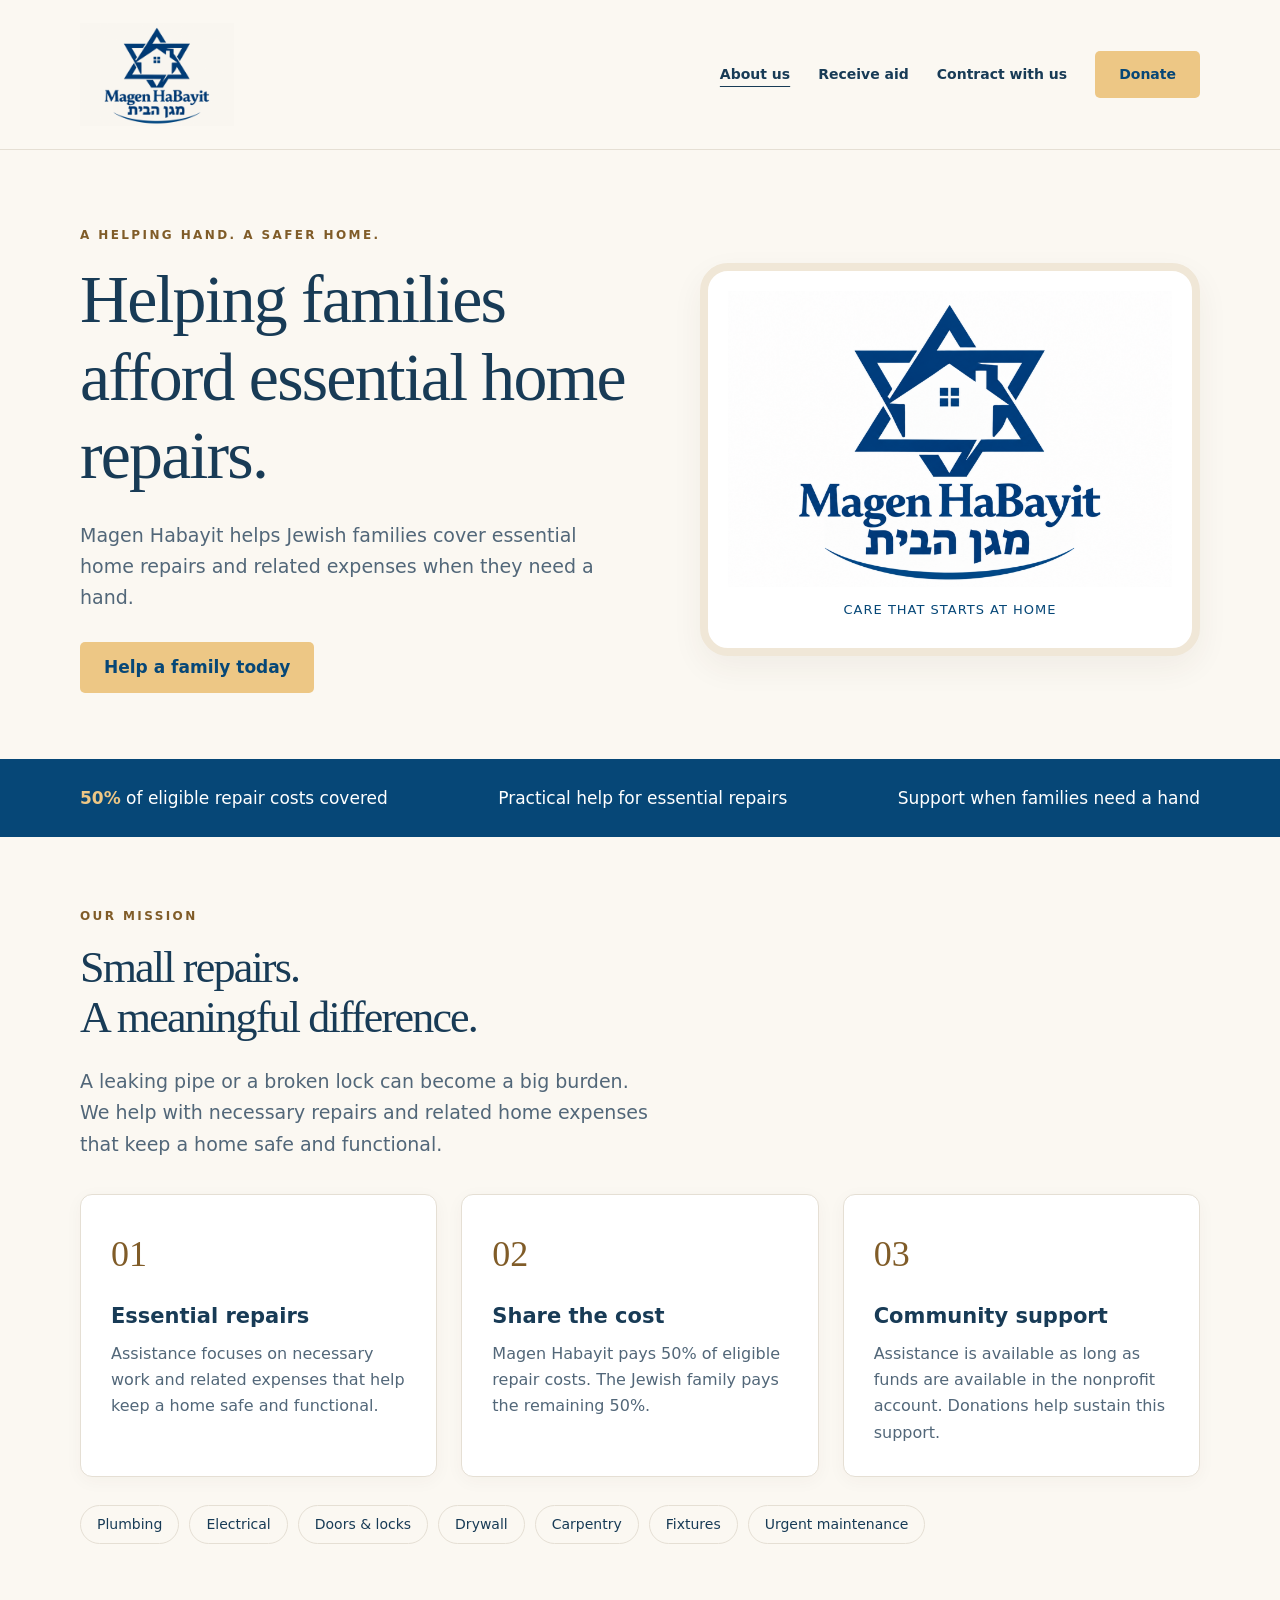
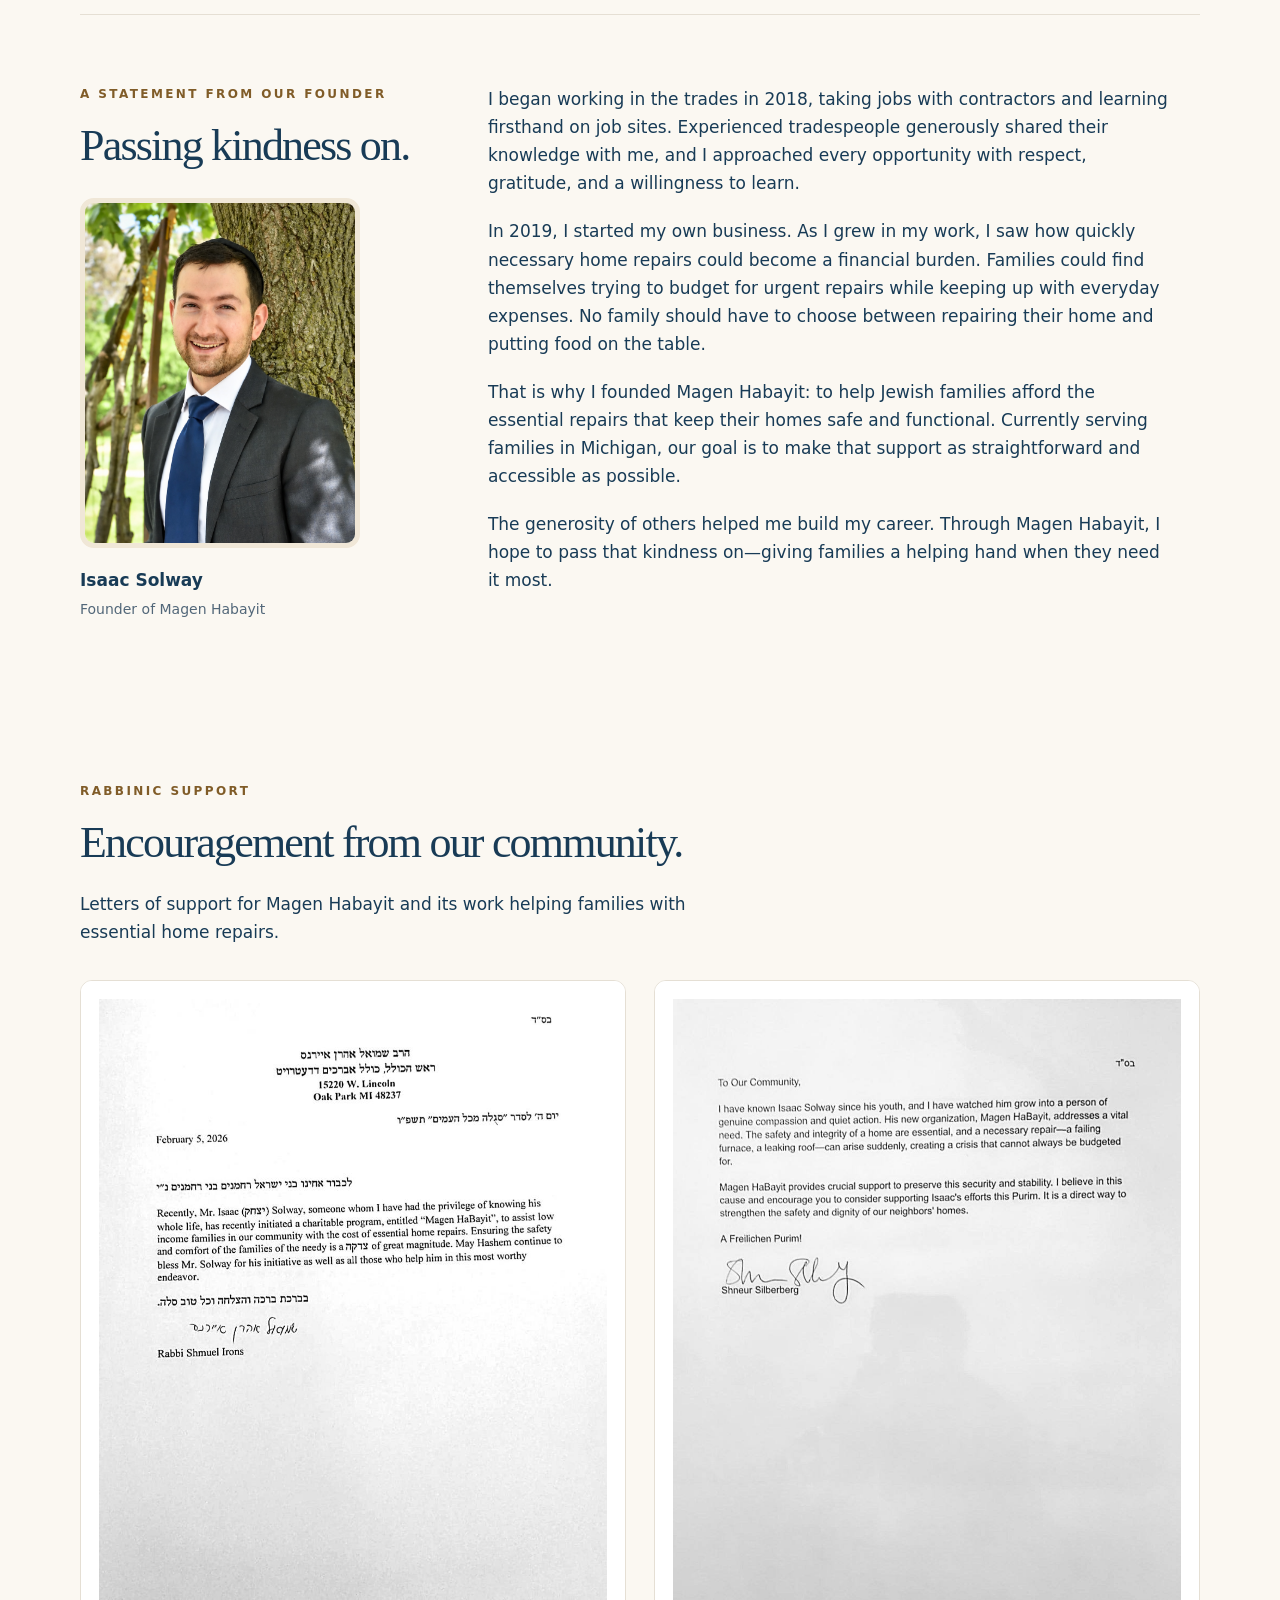
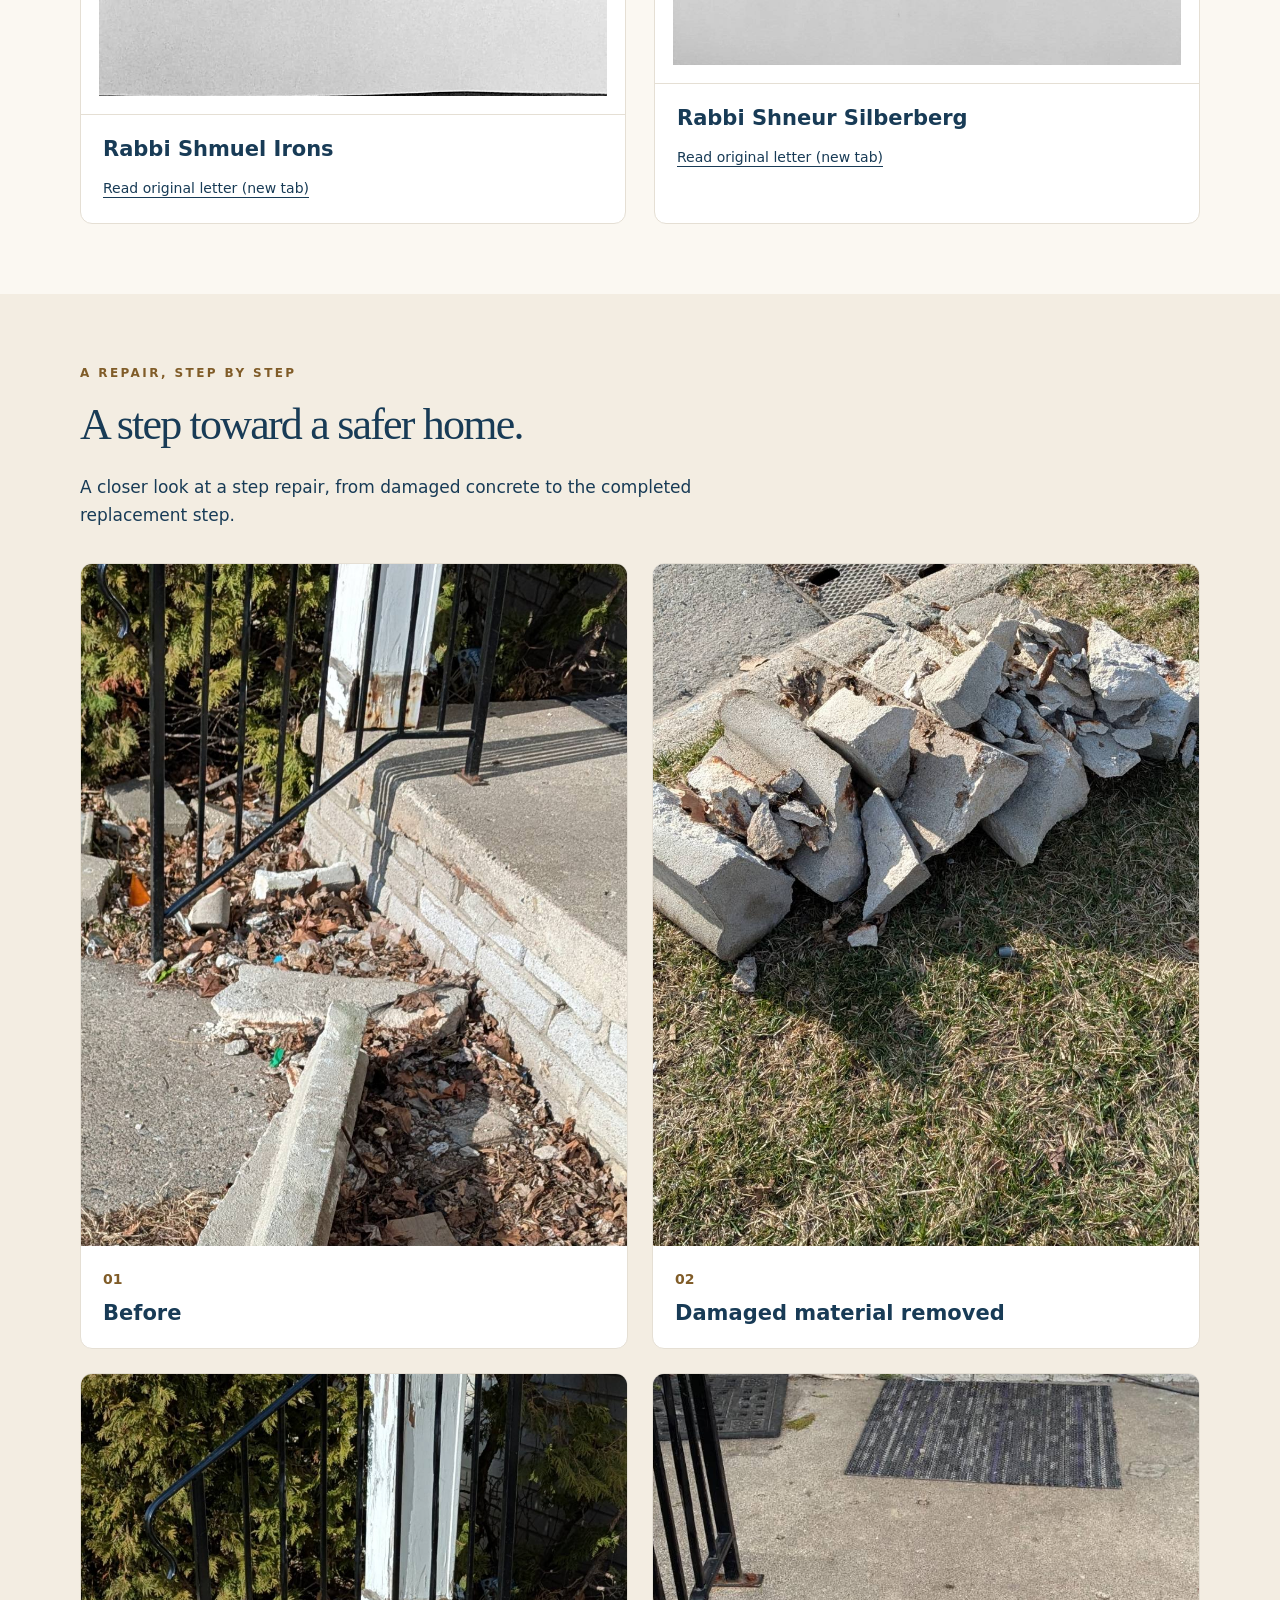
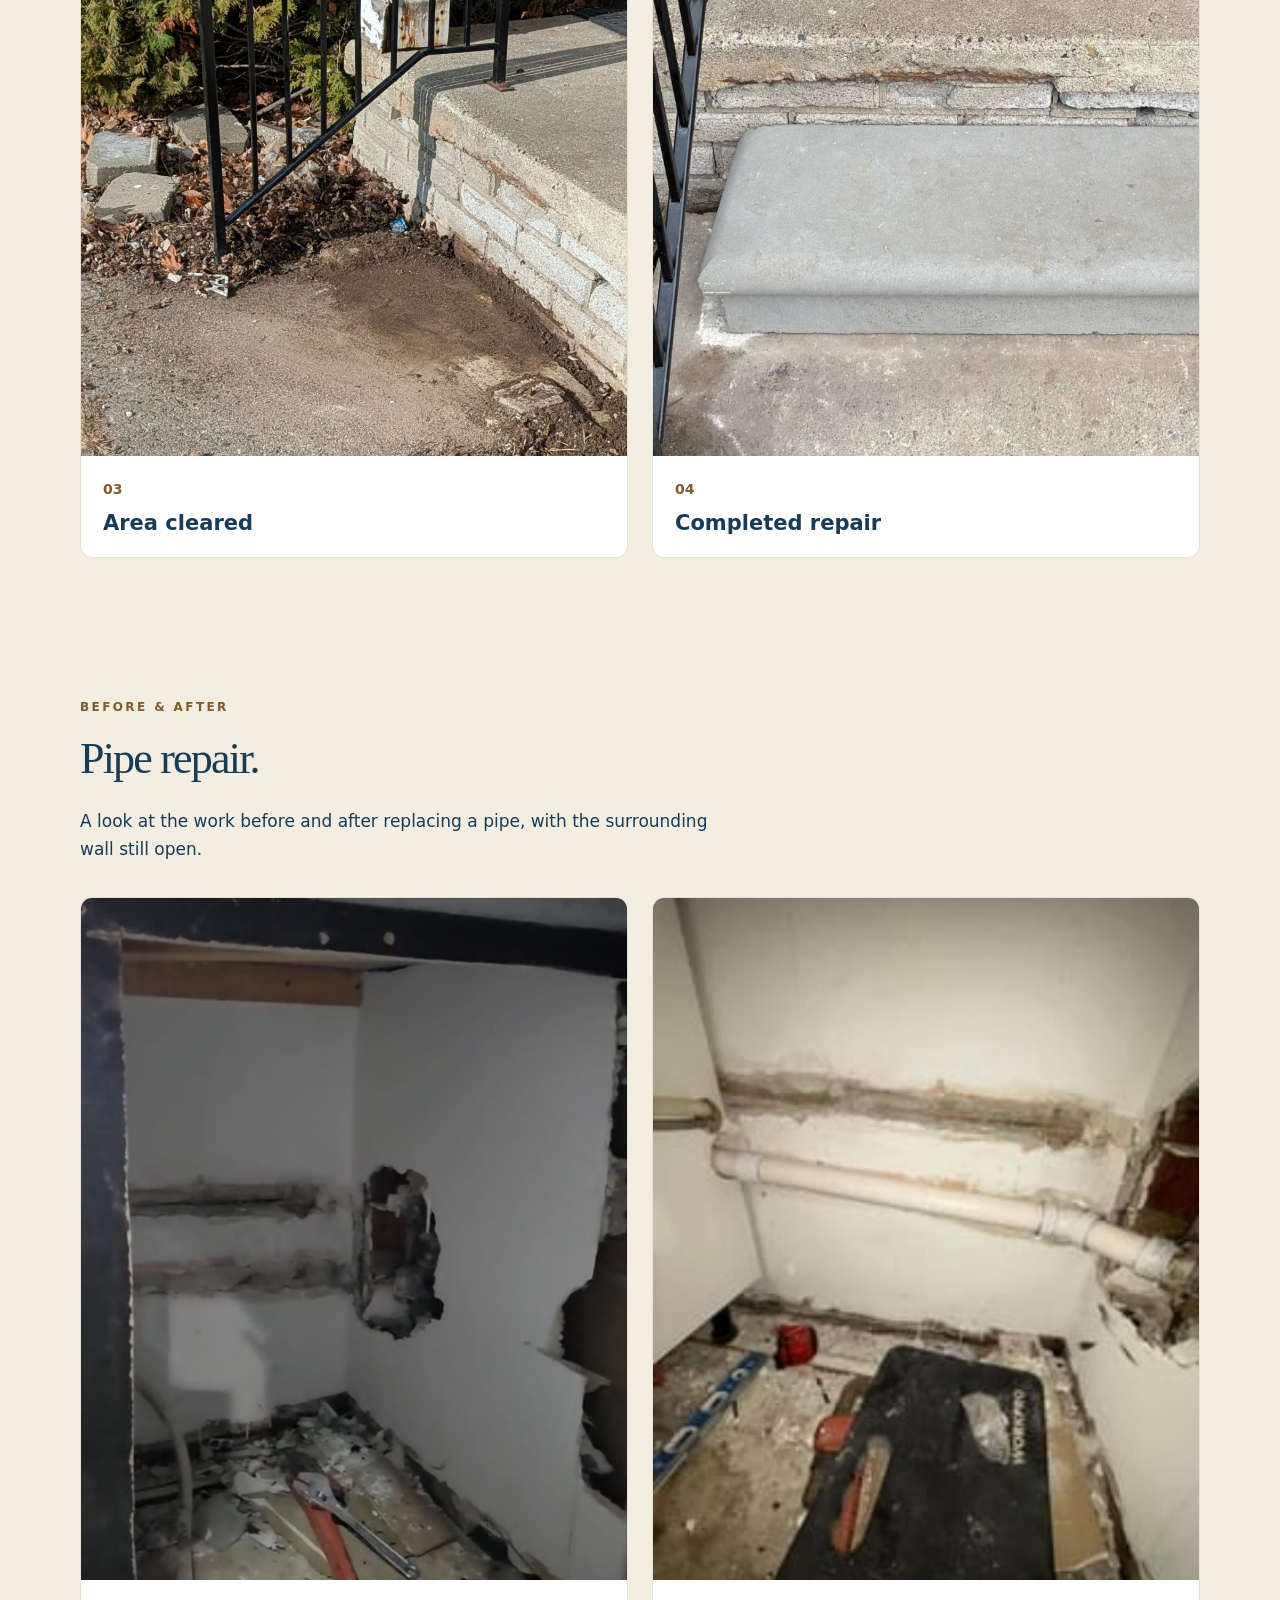
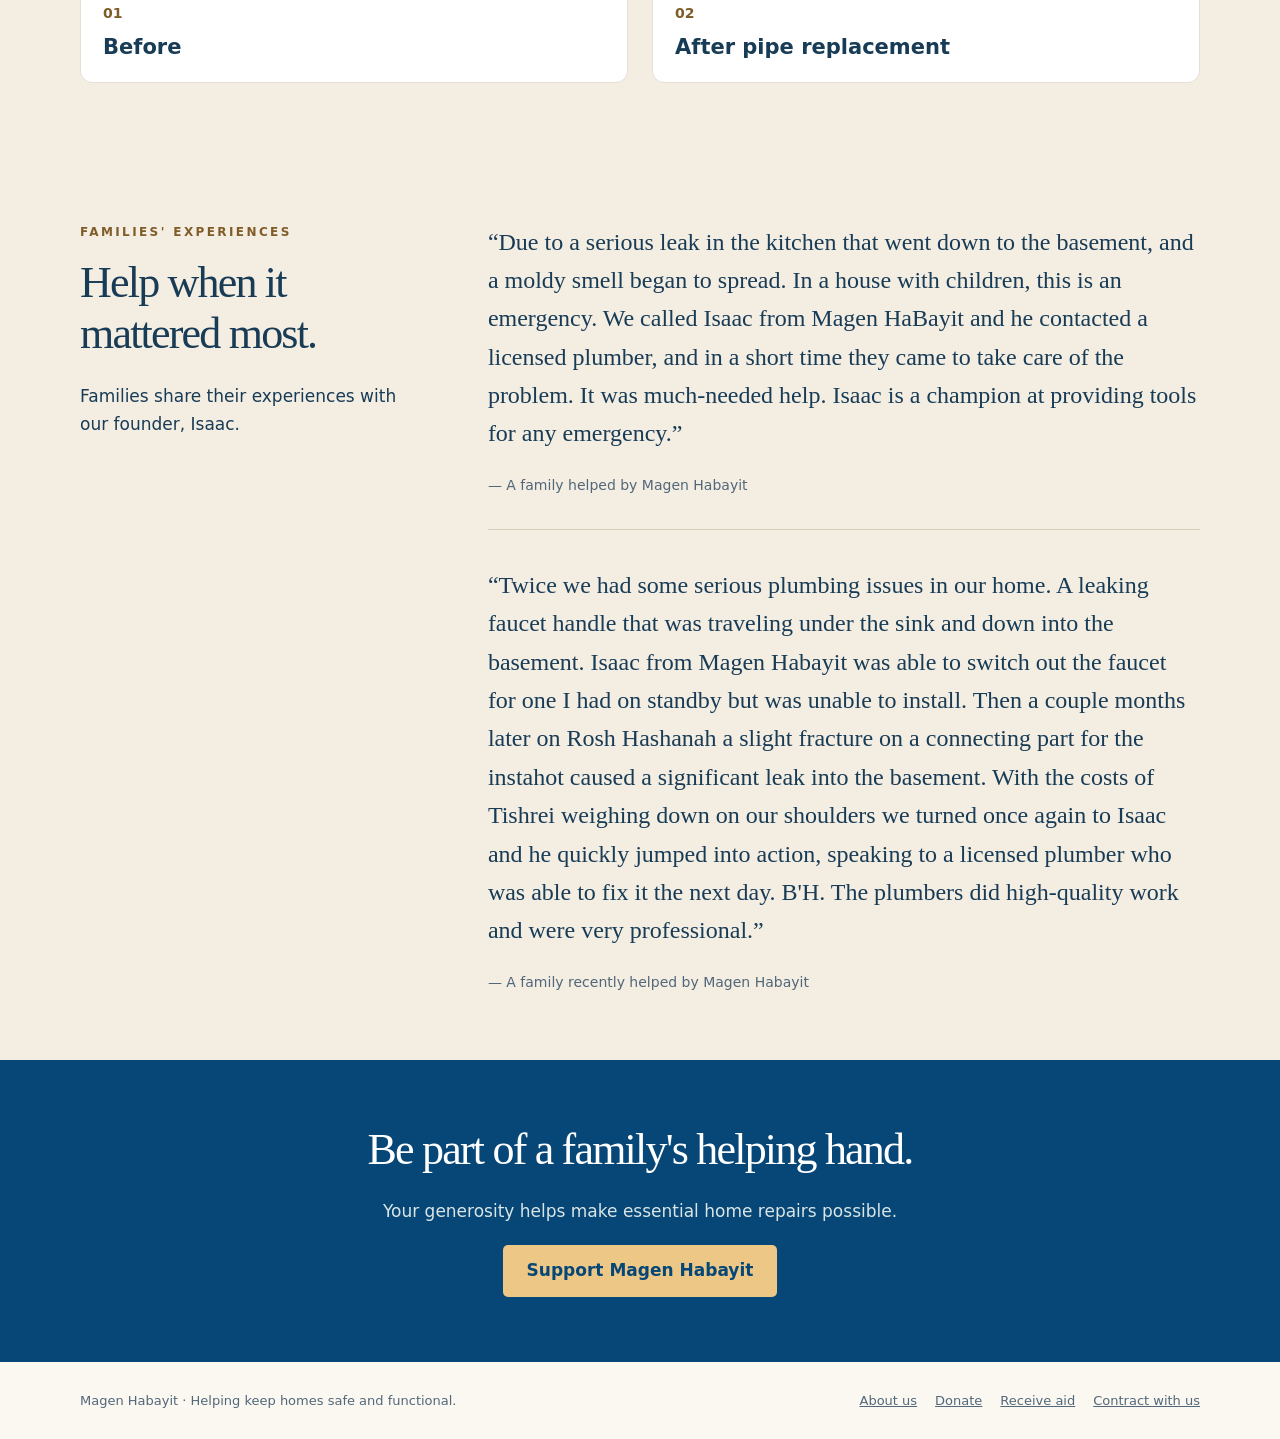
==== index.html @ 71590f44 "Add family plumbing repair testimonial" ====
<!doctype html>
<html lang="en">
<head>
<meta charset="utf-8">
<meta name="viewport" content="width=device-width, initial-scale=1">
<meta name="description" content="Magen Habayit helps Jewish families cover essential home repairs and related expenses when they need a hand.">
<meta name="referrer" content="no-referrer">
<link rel="canonical" href="https://magenhabayit.org/">
<title>About us | Magen Habayit
</title>
<link rel="stylesheet" href="styles.css">
</head>

<body><a class="skip" href="#main">Skip to content</a>
<header>
<div class="wrap header"><a class="brand" href="index.html" aria-label="Magen Habayit home"><img class="brand-logo" src="assets/logo.png" alt="Magen HaBayit" width="154" height="103"></a>
<nav aria-label="Main navigation">
  <a href="index.html" aria-current="page">About us</a>
  <a href="receive-aid.html">Receive aid</a>
  <a href="contract-with-us.html">Contract with us</a>
  <a href="donate.html" class="button">Donate</a>
</nav>
</div>
</header>
<main id="main">
<section class="wrap hero">
<div>
<p class="eyebrow">A helping hand. A safer home.
</p>
<h1>Helping families afford essential home repairs.
</h1>
<p class="intro">Magen Habayit helps Jewish families cover essential home repairs and related expenses when they need a hand.
</p><a class="button" href="donate.html">Help a family today </a>
</div>
<div class="art logo-art"><img src="assets/logo.png" alt="Magen HaBayit — מגן הבית" width="1536" height="1024">
<div class="art-caption">CARE THAT STARTS AT HOME
</div>
</div>
</section>

<div class="strip">
<div class="wrap"><span><strong>50%</strong> of eligible repair costs covered</span><span>Practical help for essential repairs</span><span>Support when families need a hand</span>
</div>
</div>

<section class="wrap section">
<div class="section-head">
<p class="eyebrow">Our mission
</p>
<h2>Small repairs.<br>A meaningful difference.
</h2>
<p class="intro">A leaking pipe or a broken lock can become a big burden. We help with necessary repairs and related home expenses that keep a home safe and functional.
</p>
</div>
<div class="cards">
<article class="card">
<div class="number">01
</div>
<h3>Essential repairs
</h3>
<p>Assistance focuses on necessary work and related expenses that help keep a home safe and functional.
</p>
</article>
<article class="card">
<div class="number">02
</div>
<h3>Share the cost
</h3>
<p>Magen Habayit pays 50% of eligible repair costs. The Jewish family pays the remaining 50%.
</p>
</article>
<article class="card">
<div class="number">03
</div>
<h3>Community support
</h3>
<p>Assistance is available as long as funds are available in the nonprofit account. Donations help sustain this support.
</p>
</article>
</div>
<div class="tags" aria-label="Examples of necessary repairs"><span>Plumbing</span><span>Electrical</span><span>Doors &amp; locks</span><span>Drywall</span><span>Carpentry</span><span>Fixtures</span><span>Urgent maintenance</span>
</div>
</section>

<!-- Founder statement adapted from Isaac's supplied transcript. -->
<section class="wrap section founder" aria-labelledby="founder-title">
  <div>
    <p class="eyebrow">A statement from our founder</p>
    <h2 id="founder-title">Passing kindness on.</h2>
    <img class="founder-portrait" src="assets/isaac-solway.png" alt="Isaac Solway, founder of Magen Habayit" width="280" height="350" loading="lazy">
    <p class="founder-signature">Isaac Solway<br><span>Founder of Magen Habayit</span></p>
  </div>
  <div class="founder-story">
    <p>I began working in the trades in 2018, taking jobs with contractors and learning firsthand on job sites. Experienced tradespeople generously shared their knowledge with me, and I approached every opportunity with respect, gratitude, and a willingness to learn.</p>
    <p>In 2019, I started my own business. As I grew in my work, I saw how quickly necessary home repairs could become a financial burden. Families could find themselves trying to budget for urgent repairs while keeping up with everyday expenses. No family should have to choose between repairing their home and putting food on the table.</p>
    <p>That is why I founded Magen Habayit: to help Jewish families afford the essential repairs that keep their homes safe and functional. Currently serving families in Michigan, our goal is to make that support as straightforward and accessible as possible.</p>
    <p>The generosity of others helped me build my career. Through Magen Habayit, I hope to pass that kindness on—giving families a helping hand when they need it most.</p>
  </div>
</section>

<!-- Original document photographs, displayed without filters or cropping. -->
<section class="wrap section" aria-labelledby="rabbinic-title">
  <div class="section-head">
    <p class="eyebrow">Rabbinic support</p>
    <h2 id="rabbinic-title">Encouragement from our community.</h2>
    <p>Letters of support for Magen Habayit and its work helping families with essential home repairs.</p>
  </div>
  <div class="approval-grid">
    <figure class="approval-card">
      <a href="assets/rabbi-shmuel-irons-letter.jpg" target="_blank" rel="noopener noreferrer" aria-label="Open original support letter from Rabbi Shmuel Irons in a new tab">
        <img class="approval-letter" src="assets/rabbi-shmuel-irons-letter.jpg" alt="Signed letter of support from Rabbi Shmuel Irons, dated February 5, 2026" loading="lazy" width="933" height="1280">
      </a>
      <figcaption><h3>Rabbi Shmuel Irons</h3><a href="assets/rabbi-shmuel-irons-letter.jpg" target="_blank" rel="noopener noreferrer">Read original letter (new tab)</a></figcaption>
    </figure>
    <figure class="approval-card">
      <a href="assets/rabbi-shneur-silberberg-letter.jpg" target="_blank" rel="noopener noreferrer" aria-label="Open original support letter from Rabbi Shneur Silberberg in a new tab">
        <img class="approval-letter" src="assets/rabbi-shneur-silberberg-letter.jpg" alt="Signed letter of support from Rabbi Shneur Silberberg" loading="lazy" width="977" height="1280">
      </a>
      <figcaption><h3>Rabbi Shneur Silberberg</h3><a href="assets/rabbi-shneur-silberberg-letter.jpg" target="_blank" rel="noopener noreferrer">Read original letter (new tab)</a></figcaption>
    </figure>
  </div>
</section>
<section class="repair-section section" aria-labelledby="repair-title">
  <div class="wrap">
    <div class="section-head">
      <p class="eyebrow">A repair, step by step</p>
      <h2 id="repair-title">A step toward a safer home.</h2>
      <p>A closer look at a step repair, from damaged concrete to the completed replacement step.</p>
    </div>
    <!-- Photos follow the supplied four-stage repair sequence. -->
    <div class="repair-gallery">
      <figure class="repair-card">
        <a href="assets/step-repair-01.jpg" target="_blank" rel="noopener noreferrer" aria-label="View repair photo 1: Before (new tab)"><img src="assets/step-repair-01.jpg" alt="Damaged concrete beside the entrance steps and railing" width="1200" height="1280" loading="lazy"></a>
        <figcaption><span class="repair-stage">01</span><h3>Before</h3></figcaption>
      </figure>
      <figure class="repair-card">
        <a href="assets/step-repair-02.jpg" target="_blank" rel="noopener noreferrer" aria-label="View repair photo 2: Damaged material removed (new tab)"><img src="assets/step-repair-02.jpg" alt="Removed concrete pieces collected beside the walkway" width="1200" height="1280" loading="lazy"></a>
        <figcaption><span class="repair-stage">02</span><h3>Damaged material removed</h3></figcaption>
      </figure>
      <figure class="repair-card">
        <a href="assets/step-repair-03.jpg" target="_blank" rel="noopener noreferrer" aria-label="View repair photo 3: Area cleared (new tab)"><img src="assets/step-repair-03.jpg" alt="Cleared area alongside the steps during the repair" width="1200" height="1280" loading="lazy"></a>
        <figcaption><span class="repair-stage">03</span><h3>Area cleared</h3></figcaption>
      </figure>
      <figure class="repair-card">
        <a href="assets/step-repair-04.jpg" target="_blank" rel="noopener noreferrer" aria-label="View repair photo 4: Completed repair (new tab)"><img src="assets/step-repair-04.jpg" alt="Completed replacement concrete step beside the entrance railing" width="1280" height="935" loading="lazy"></a>
        <figcaption><span class="repair-stage">04</span><h3>Completed repair</h3></figcaption>
      </figure>
    </div>
  </div>
</section>

<section class="repair-section section" aria-labelledby="pipe-repair-title">
  <div class="wrap">
    <div class="section-head">
      <p class="eyebrow">Before &amp; after</p>
      <h2 id="pipe-repair-title">Pipe repair.</h2>
      <p>A look at the work before and after replacing a pipe, with the surrounding wall still open.</p>
    </div>
    <div class="repair-gallery">
      <figure class="repair-card">
        <a href="assets/pipe-repair-before.jpg" target="_blank" rel="noopener noreferrer" aria-label="View pipe repair before photo (new tab)"><img src="assets/pipe-repair-before.jpg" alt="Opened wall exposing the plumbing before pipe replacement, with tools in the work area" width="1057" height="2048" loading="lazy"></a>
        <figcaption><span class="repair-stage">01</span><h3>Before</h3></figcaption>
      </figure>
      <figure class="repair-card">
        <a href="assets/pipe-repair-after.jpg" target="_blank" rel="noopener noreferrer" aria-label="View pipe repair after photo (new tab)"><img src="assets/pipe-repair-after.jpg" alt="Replacement pipe and fittings installed along the open wall" width="1057" height="2048" loading="lazy"></a>
        <figcaption><span class="repair-stage">02</span><h3>After pipe replacement</h3></figcaption>
      </figure>
    </div>
  </div>
</section>

<section class="quote-section section">
<div class="wrap quote-layout">
<div>
<p class="eyebrow">Families' experiences
</p>
<h2>Help when it mattered most.
</h2>
<p>Families share their experiences with our founder, Isaac.
</p>
</div>
<div class="testimonials">
<blockquote>
<p>“Due to a serious leak in the kitchen that went down to the basement, and a moldy smell began to spread. In a house with children, this is an emergency. We called Isaac from Magen HaBayit and he contacted a licensed plumber, and in a short time they came to take care of the problem. It was much-needed help. Isaac is a champion at providing tools for any emergency.”
</p>
<footer>— A family helped by Magen Habayit
</footer>
</blockquote>
<blockquote>
<p>“Twice we had some serious plumbing issues in our home. A leaking faucet handle that was traveling under the sink and down into the basement. Isaac from Magen Habayit was able to switch out the faucet for one I had on standby but was unable to install. Then a couple months later on Rosh Hashanah a slight fracture on a connecting part for the instahot caused a significant leak into the basement. With the costs of Tishrei weighing down on our shoulders we turned once again to Isaac and he quickly jumped into action, speaking to a licensed plumber who was able to fix it the next day. B'H. The plumbers did high-quality work and were very professional.”</p>
<footer>— A family recently helped by Magen Habayit</footer>
</blockquote>
</div>
</div>
</section>
<section class="cta">
<h2>Be part of a family's helping hand.
</h2>
<p>Your generosity helps make essential home repairs possible.
</p><a class="button" href="donate.html">Support Magen Habayit </a>
</section>
</main>
<footer class="wrap footer"><span>Magen Habayit · Helping keep homes safe and functional.</span>
<div><a href="index.html">About us</a><a href="donate.html">Donate</a><a href="receive-aid.html">Receive aid</a><a href="contract-with-us.html">Contract with us</a>
</div>
</footer>
</body></html>
---- styles.css ----
/* Shared palette and spacing keep both pages consistent. No external fonts or trackers. */
:root {
  --navy:#064777;
  --ink:#183b56;
  --gold:#edc785;
  --cream:#fbf8f2;
  --muted:#526779;
  --line:#e5dfd4;
}

* {
  box-sizing:border-box;
}

body {
  margin:0;
  background:var(--cream);
  color:var(--ink);
  font:17px/1.65 system-ui,-apple-system,BlinkMacSystemFont,'Segoe UI',sans-serif;
}

a {
  color:inherit;
}

a:focus-visible,summary:focus-visible {
  outline:3px solid #064777;
  outline-offset:5px;
}

.skip {
  position:absolute;
  left:20px;
  top:-100px;
  background:white;
  padding:12px;
  z-index:10;
}

.skip:focus {
  top:10px;
}

.wrap {
  width:min(1120px,calc(100% - 48px));
  margin:auto;
}

header {
  background:var(--cream);
  border-bottom:1px solid var(--line);
}

.header {
  display:flex;
  align-items:center;
  justify-content:space-between;
  gap:24px;
  padding:23px 0;
}

.brand {
  text-decoration:none;
  display:flex;
  align-items:center;
  gap:12px;
  font-size:21px;
  font-weight:750;
  letter-spacing:-.7px;
}

.brand svg {
  width:38px;
  height:42px;
}

nav {
  display:flex;
  gap:28px;
  align-items:center;
  font-size:14px;
  font-weight:650;
}

nav a {
  text-decoration:none;
}

nav a[aria-current=page] {
  text-decoration:underline;
  text-underline-offset:7px;
}

.button {
  display:inline-block;
  background:var(--gold);
  color:var(--navy);
  padding:13px 24px;
  border-radius:5px;
  font-weight:700;
  text-decoration:none;
  line-height:1.5;
}

.button:hover {
  background:#e6b96d;
}

.button.secondary {
  background:transparent;
  border:1px solid var(--line);
  color:var(--navy);
}

.eyebrow {
  text-transform:uppercase;
  letter-spacing:2.4px;
  font-size:12px;
  font-weight:750;
  color:#064777;
  margin:0 0 16px;
}

h1,h2,h3 {
  line-height:1.15;
}

h1,h2 {
  font-family:Georgia,'Times New Roman',serif;
  font-weight:400;
  letter-spacing:-1.8px;
}

h1 {
  font-size:clamp(42px,5.3vw,68px);
  margin:0 0 24px;
}

h2 {
  font-size:clamp(32px,3.5vw,44px);
  margin:0 0 22px;
}

h3 {
  font-size:21px;
  margin:0 0 12px;
}

p {
  margin:0 0 20px;
}

.intro {
  color:var(--muted);
  font-size:19px;
  max-width:570px;
}

.hero {
  padding:76px 0 66px;
  display:grid;
  grid-template-columns:1.1fr 1fr;
  gap:70px;
  align-items:center;
}

.hero .button {
  margin-top:8px;
}

.art {
  background:#f3ede2;
  border-radius:130px 130px 12px 12px;
  padding:25px;
  position:relative;
}

.art svg {
  display:block;
  width:100%;
  height:auto;
}

.art-caption {
  text-align:center;
  font-size:13px;
  letter-spacing:1px;
  padding-bottom:8px;
}

.strip {
  background:var(--navy);
  color:white;
}

.strip .wrap {
  padding:25px 0;
  display:flex;
  gap:28px;
  justify-content:space-between;
}

.strip strong {
  color:var(--gold);
}

.section {
  padding:70px 0;
}

.section-head {
  max-width:630px;
  margin-bottom:34px;
}

.cards {
  display:grid;
  grid-template-columns:repeat(3,1fr);
  gap:24px;
}

.card {
  border:1px solid var(--line);
  padding:30px;
  border-radius:8px;
  background:white;
}

.number {
  font-family:Georgia,serif;
  font-size:36px;
  color:#064777;
  margin-bottom:20px;
}

.card p {
  color:var(--muted);
  font-size:16px;
  margin:0;
}

.tags {
  display:flex;
  flex-wrap:wrap;
  gap:10px;
  margin-top:28px;
}

.tags span {
  border:1px solid var(--line);
  border-radius:30px;
  padding:7px 16px;
  font-size:14px;
}

.quote-section {
  background:#f3ede2;
}

.quote-layout {
  display:grid;
  grid-template-columns:.65fr 1.35fr;
  gap:65px;
}

.testimonials {
  display: grid;
  gap: 36px;
}

.testimonials blockquote + blockquote {
  border-top: 1px solid #d8ccba;
  padding-top: 36px;
}

blockquote {
  margin:0;
  font:24px/1.6 Georgia,serif;
}

blockquote p {
  margin-bottom:24px;
}

blockquote footer {
  font:14px system-ui;
  color:var(--muted);
}

.cta {
  text-align:center;
  padding:65px 24px;
  background:var(--navy);
  color:white;
}

.cta p {
  color:#dae5e5;
}

.footer {
  display:flex;
  justify-content:space-between;
  gap:25px;
  padding:28px 0;
  color:var(--muted);
  font-size:13px;
}

.footer a {
  margin-left:18px;
}

.donation-hero {
  text-align:center;
  padding:65px 0 35px;
}

.donation-hero .intro {
  margin:0 auto;
}

.payment {
  display:grid;
  grid-template-columns:1.2fr .8fr;
  gap:36px;
  background:white;
  border:1px solid var(--line);
  border-radius:12px;
  padding:42px;
  margin:10px 0 32px;
}

.payment h2 {
  font-size:35px;
}

.payment .eyebrow {
  color:#6c2c9a;
}

.qr {
  text-align:center;
  background:var(--cream);
  border-radius:8px;
  padding:25px;
}

.qr img {
  width:220px;
  max-width:100%;
  image-rendering:pixelated;
  display:block;
  margin:0 auto 12px;
}

.qr p {
  font-size:14px;
  margin-bottom:10px;
}

.text-link {
  font-size:14px;
  text-underline-offset:4px;
}

.note {
  font-size:14px;
  color:var(--muted);
  margin-top:18px;
}

.future {
  display:flex;
  justify-content:space-between;
  align-items:center;
  gap:24px;
  padding:26px 30px;
  border:1px solid var(--line);
  border-radius:8px;
}

.future p {
  font-size:15px;
  color:var(--muted);
  margin:0;
}

.badge {
  white-space:nowrap;
  background:#f3ede2;
  border-radius:25px;
  padding:7px 15px;
  font-size:12px;
}

.faq {
  max-width:760px;
  margin:auto;
  padding:60px 0;
}

details {
  border-bottom:1px solid var(--line);
  padding:19px 0;
}

summary {
  cursor:pointer;
  font-weight:650;
}

details p {
  padding-top:14px;
  color:var(--muted);
  font-size:16px;
  margin:0;
}

@media(max-width:760px) {
  .wrap {
    width:calc(100% - 36px);
  }

  .header {
    gap:15px;
  }

  .brand {
    font-size:17px;
  }

  .brand svg {
    width:29px;
  }

  nav {
    gap:16px;
  }

  .header nav .button {
    padding:9px 13px;
  }

  .hero {
    grid-template-columns:1fr;
    gap:35px;
    padding:42px 0;
  }

  .art {
    max-width:440px;
    width:100%;
    margin:auto;
  }

  .strip .wrap {
    flex-direction:column;
    gap:7px;
  }

  .cards,.quote-layout,.payment {
    grid-template-columns:1fr;
  }

  .section {
    padding:45px 0;
  }

  .quote-layout {
    gap:22px;
  }

  .payment {
    padding:25px;
    gap:25px;
  }

  .future,.footer {
    flex-direction:column;
    align-items:flex-start;
  }

  .footer a {
    margin:0 18px 0 0;
  }

  .donation-hero {
    padding-top:42px;
  }

  .faq {
    padding:40px 0;
  }

  blockquote {
    font-size:21px;
  }

}

@media(prefers-reduced-motion:no-preference) {
  a {
    transition:background .15s ease;
  }

}

/* Allow grid children and illustrations to shrink to narrow phone screens. */
.hero>*,.payment>* {
  min-width:0;
}

.art img {
  display:block;
  width:100%;
  height:auto;
}


/* Give the founder's longer statement a comfortable reading width. */
.founder {
  display: grid;
  grid-template-columns: .65fr 1.35fr;
  gap: 65px;
  border-top: 1px solid var(--line);
}
.founder-signature {
  font-weight: 700;
}
.founder-signature span {
  font-size: 14px;
  font-weight: 400;
  color: var(--muted);
}
.founder-story {
  max-width: 680px;
}
.founder-story p:last-child {
  margin-bottom: 0;
}
@media (max-width: 760px) {
  .founder {
    grid-template-columns: 1fr;
    gap: 20px;
  }
}

/* Application pages use hosted forms, keeping sensitive answers off this site. */
.application-page {
  max-width: 850px;
  padding-top: 65px;
  padding-bottom: 65px;
}
.application-card {
  margin-top: 32px;
}
.application-card h2 {
  font-size: 32px;
}
.application-card .button {
  margin-top: 24px;
}
.application-card .note {
  margin-top: 18px;
}
@media (max-width: 900px) {
  .header {
    flex-wrap: wrap;
  }
  .header nav {
    flex-wrap: wrap;
    gap: 14px 20px;
  }
  .footer > div {
    display: flex;
    flex-wrap: wrap;
    gap: 12px;
  }
  .footer a {
    margin: 0;
  }
}

/* The supplied logo leads the blue-and-white brand on every page. */
.brand-logo {
  display: block;
  width: 154px;
  height: auto;
  /* Blend the logo’s white background into the cream header. */
  mix-blend-mode: multiply;
}
.logo-art {
  display: flex;
  flex-direction: column;
  align-items: center;
  justify-content: center;
  background: white;
  border: 1px solid var(--line);
  border-radius: 16px;
  padding: 20px;
}
.logo-art img {
  width: 100%;
  height: auto;
}
.logo-art .art-caption {
  color: var(--navy);
  padding-top: 12px;
}
@media (max-width: 760px) {
  .brand-logo {
    width: 130px;
  }
}

/* Warm neutrals complement the blue logo without changing its artwork. */
.card {
  border-radius: 12px;
  box-shadow: 0 4px 18px rgb(70 54 30 / 4%);
}
.quote-section {
  background: #f3ede2;
}
.logo-art {
  border: 8px solid #f0e7d7;
  border-radius: 28px;
  box-shadow: 0 12px 32px rgb(70 54 30 / 6%);
}
.eyebrow, .number {
  color: #805c28;
}

/* A modest portrait accompanies the founder's own statement. */
.founder-portrait {
  display: block;
  width: 100%;
  max-width: 280px;
  height: auto;
  aspect-ratio: 4 / 5;
  object-fit: cover;
  object-position: center 25%;
  border-radius: 14px;
  border: 5px solid #f0e7d7;
  margin: 26px 0 18px;
}

/* Display the original letters without image processing. */
.approval-grid {
  display: grid;
  grid-template-columns: repeat(2, minmax(0, 1fr));
  gap: 28px;
}
.approval-card, .repair-card {
  margin: 0;
  background: white;
  border: 1px solid var(--line);
  border-radius: 12px;
  overflow: hidden;
}
.approval-card > a {
  display: block;
  background: white;
  padding: 18px;
}
.approval-letter {
  display: block;
  width: 100%;
  height: auto;
}
.approval-card figcaption {
  padding: 22px;
  border-top: 1px solid var(--line);
}
.approval-card figcaption a {
  font-size: 14px;
  text-underline-offset: 4px;
}
.repair-section {
  background: #f3ede2;
}
.repair-gallery {
  display: grid;
  grid-template-columns: repeat(2, minmax(0, 1fr));
  gap: 24px;
}
.repair-card img {
  display: block;
  width: 100%;
  height: auto;
  aspect-ratio: 4 / 5;
  object-fit: cover;
}
.repair-card figcaption {
  padding: 22px;
}
.repair-stage {
  display: block;
  margin-bottom: 10px;
  font-size: 14px;
  font-weight: 700;
  color: #805c28;
}
.repair-card h3 {
  margin: 0;
}
@media (max-width: 760px) {
  .approval-grid, .repair-gallery {
    grid-template-columns: 1fr;
  }
}
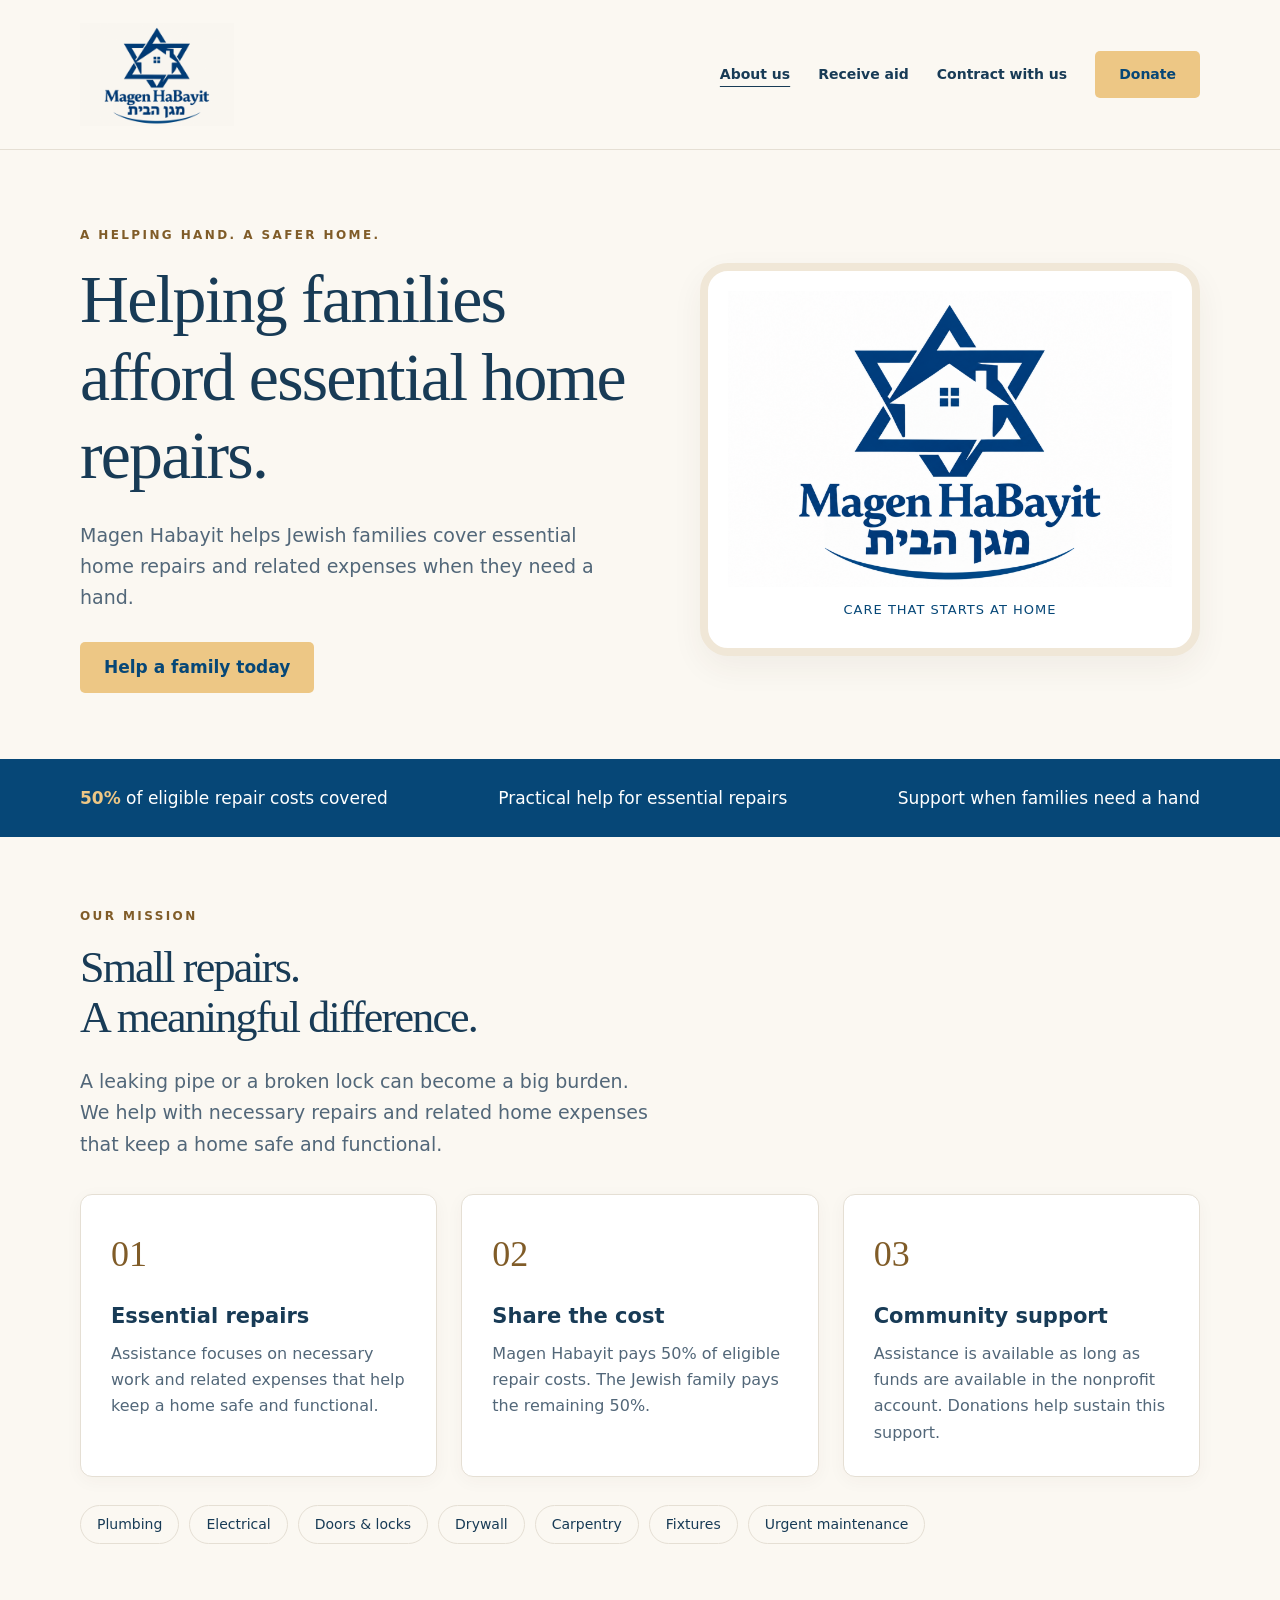
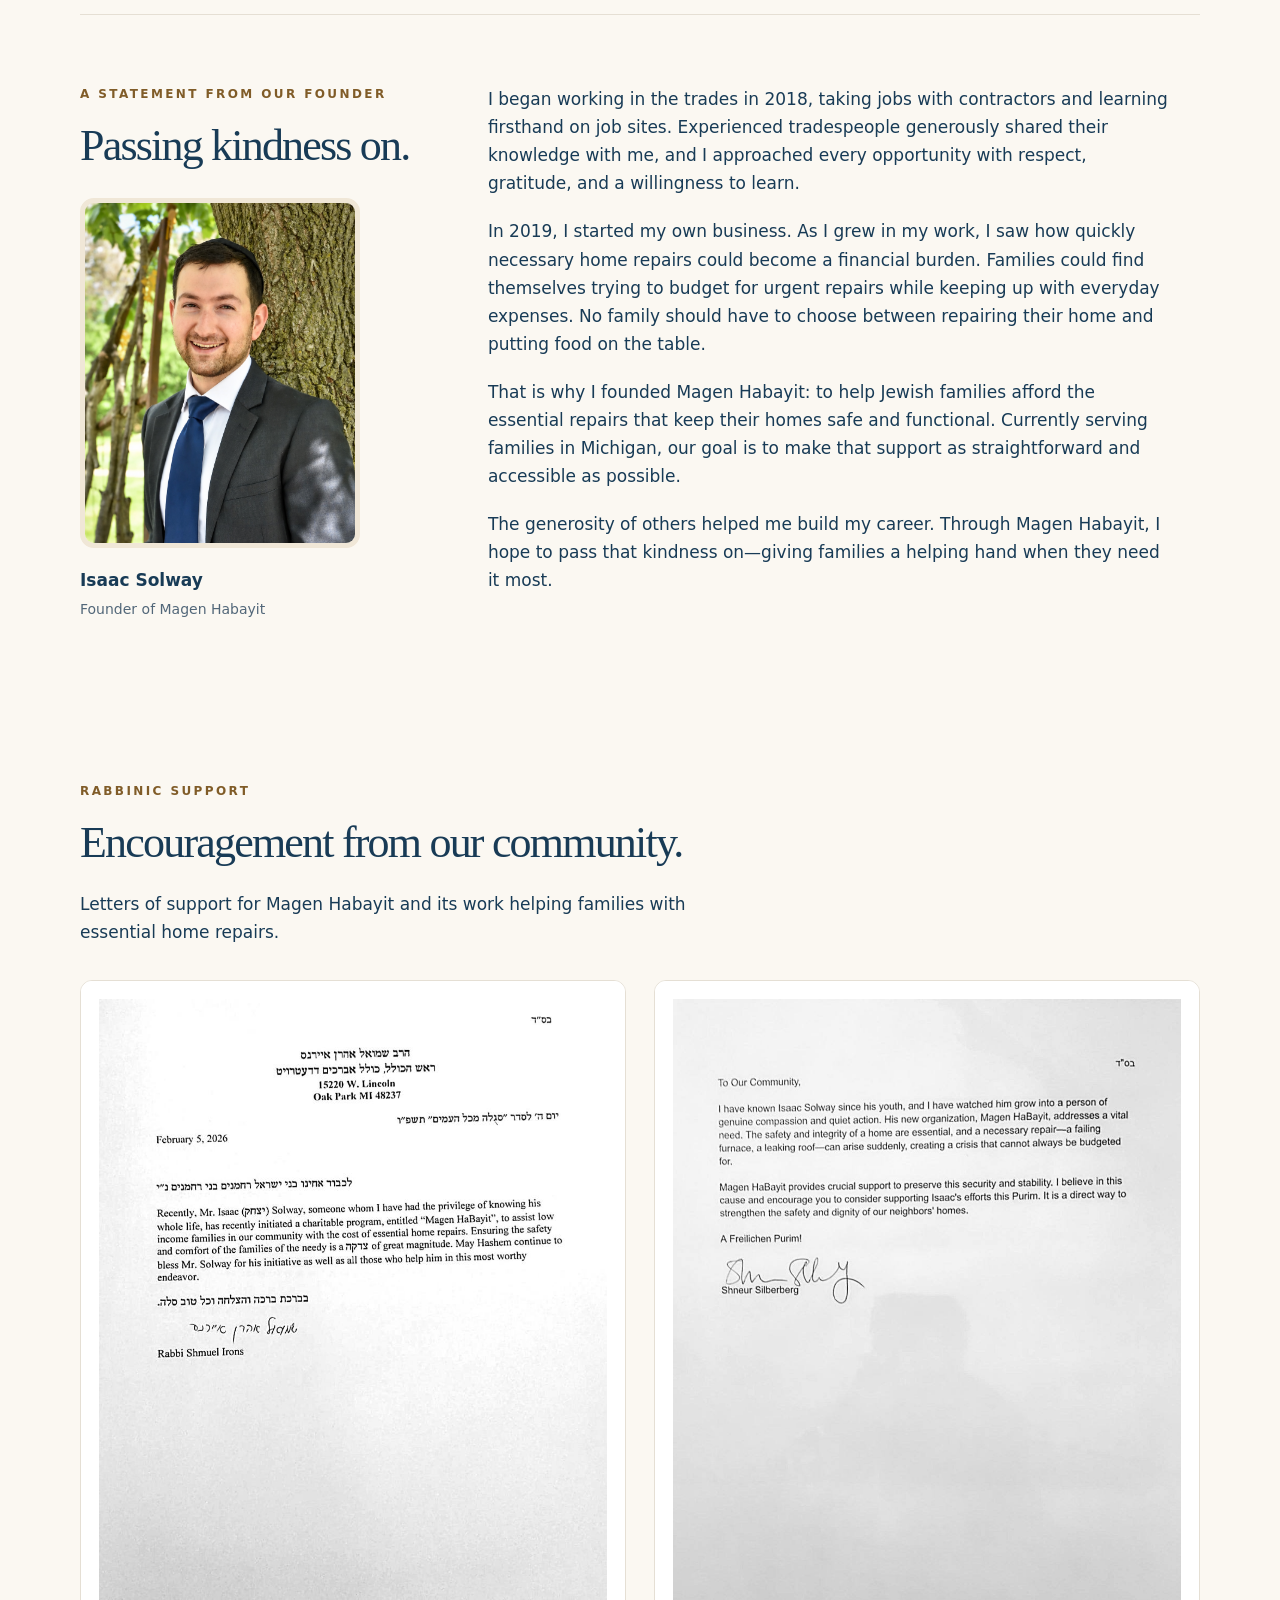
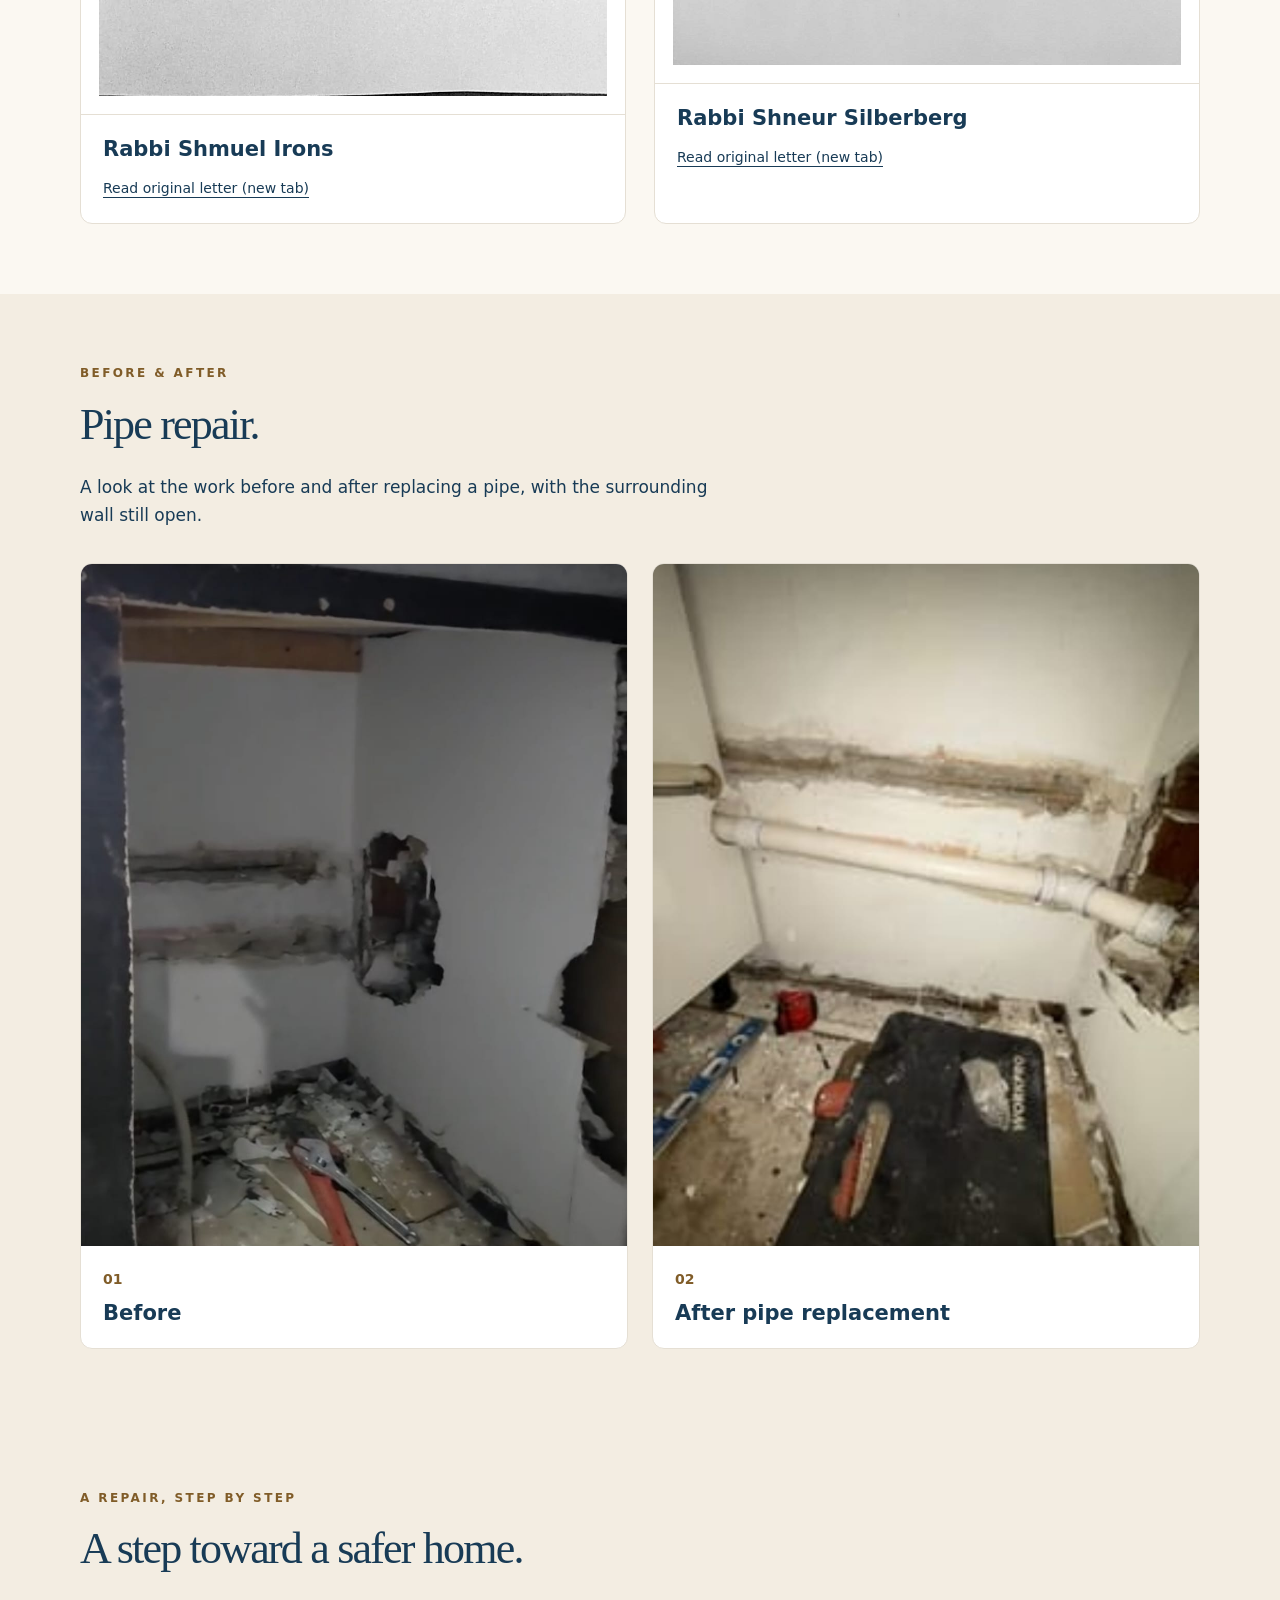
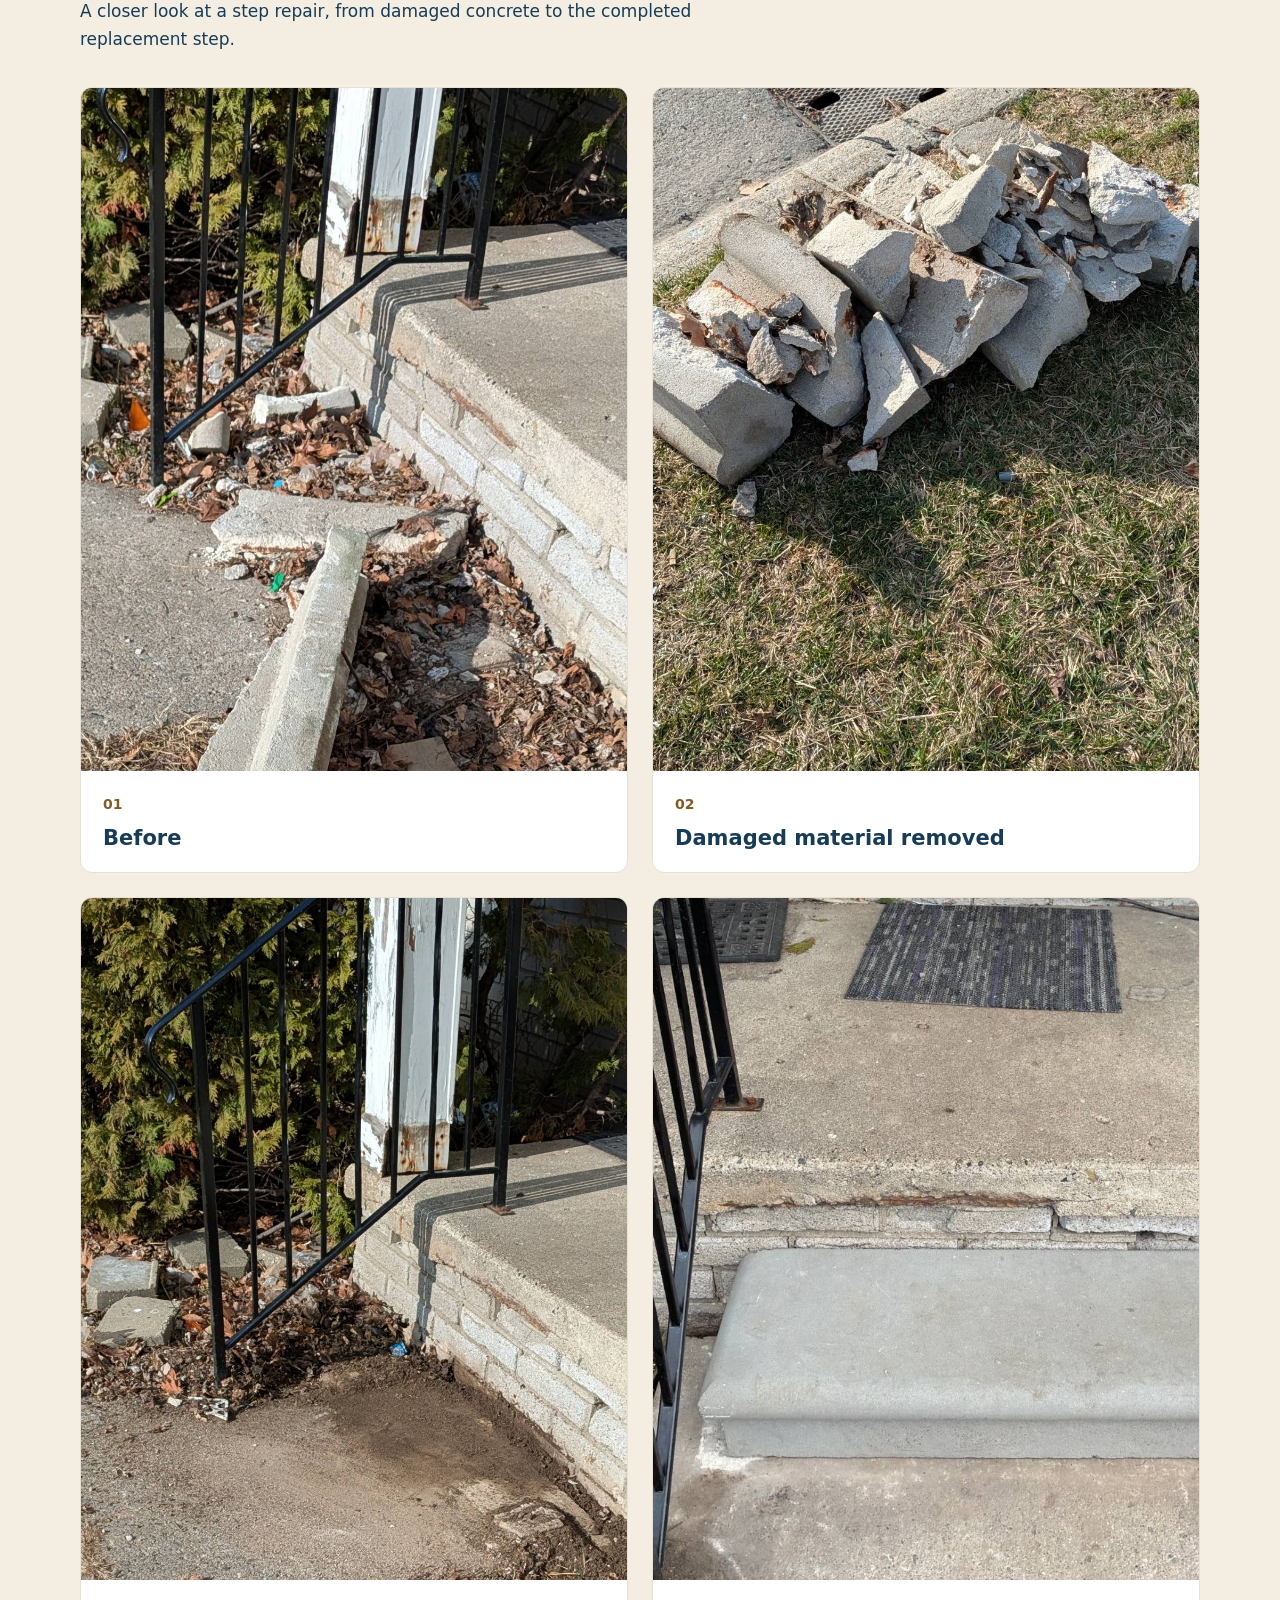
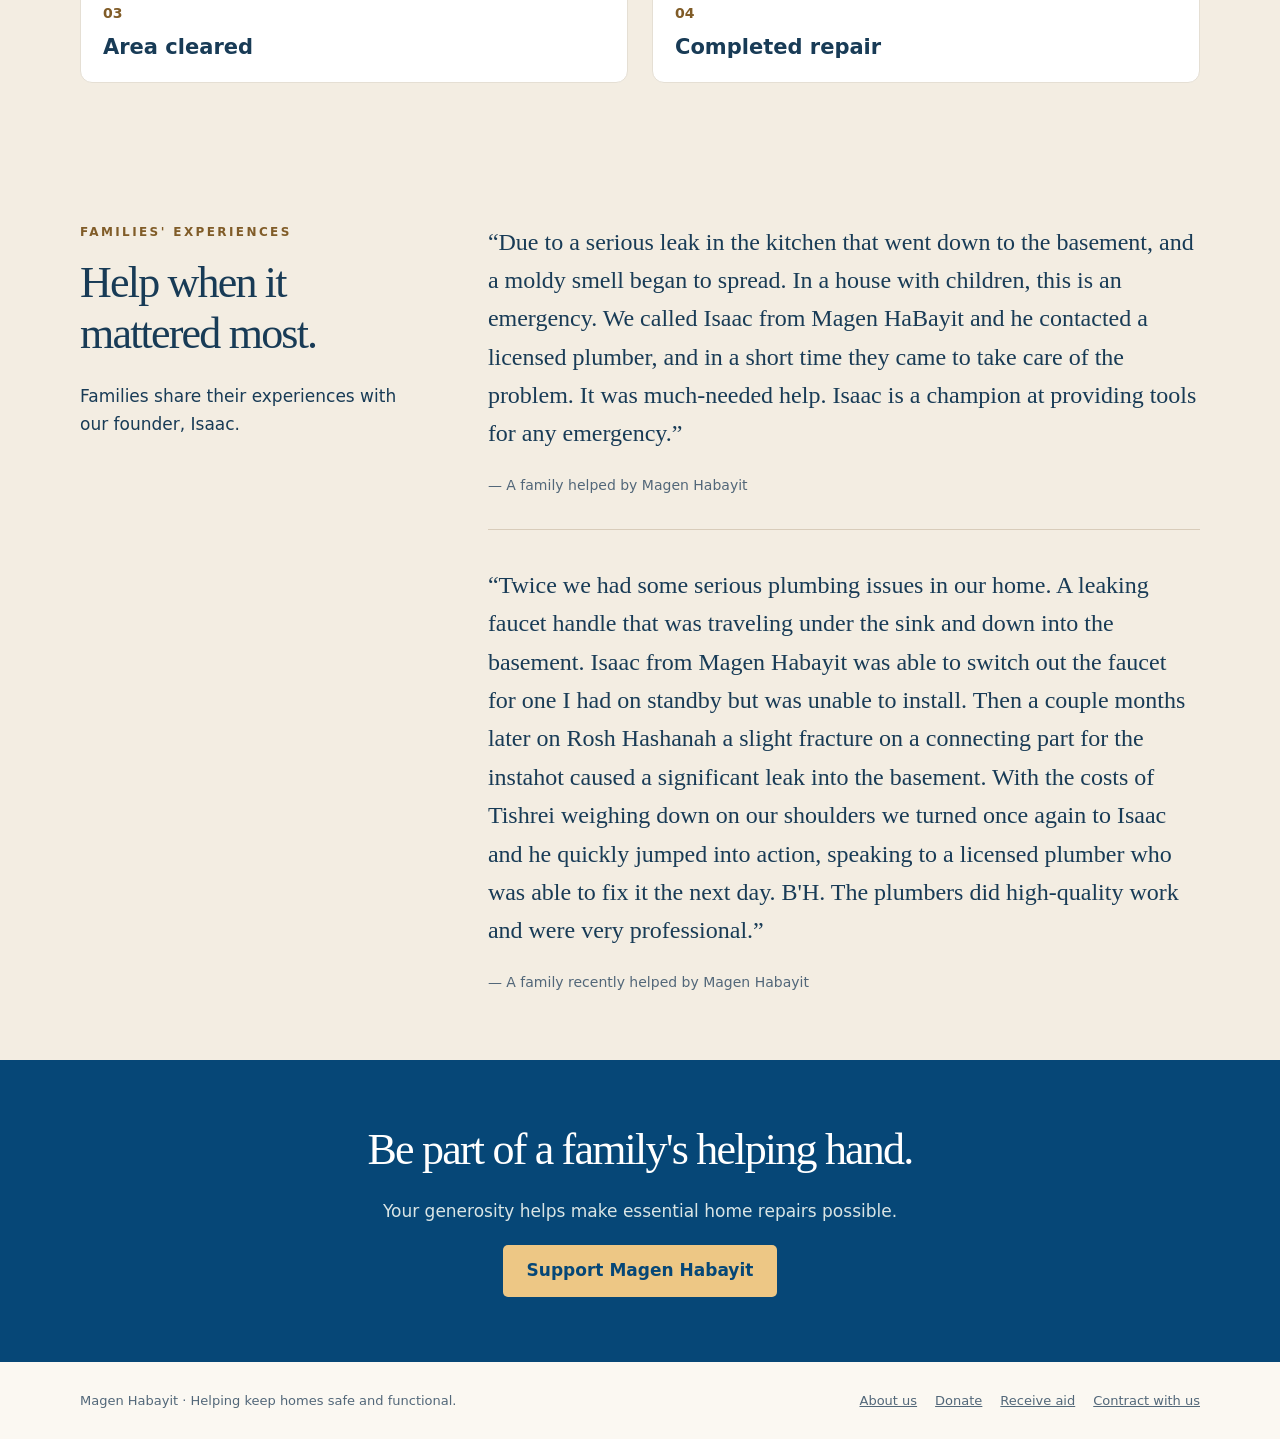
==== commit bc2fd59b: "Show plumbing repairs before step replacement" ====
--- a/index.html
+++ b/index.html
@@ -120,6 +120,26 @@
     </figure>
   </div>
 </section>
+<section class="repair-section section" aria-labelledby="pipe-repair-title">
+  <div class="wrap">
+    <div class="section-head">
+      <p class="eyebrow">Before &amp; after</p>
+      <h2 id="pipe-repair-title">Pipe repair.</h2>
+      <p>A look at the work before and after replacing a pipe, with the surrounding wall still open.</p>
+    </div>
+    <div class="repair-gallery">
+      <figure class="repair-card">
+        <a href="assets/pipe-repair-before.jpg" target="_blank" rel="noopener noreferrer" aria-label="View pipe repair before photo (new tab)"><img src="assets/pipe-repair-before.jpg" alt="Opened wall exposing the plumbing before pipe replacement, with tools in the work area" width="1057" height="2048" loading="lazy"></a>
+        <figcaption><span class="repair-stage">01</span><h3>Before</h3></figcaption>
+      </figure>
+      <figure class="repair-card">
+        <a href="assets/pipe-repair-after.jpg" target="_blank" rel="noopener noreferrer" aria-label="View pipe repair after photo (new tab)"><img src="assets/pipe-repair-after.jpg" alt="Replacement pipe and fittings installed along the open wall" width="1057" height="2048" loading="lazy"></a>
+        <figcaption><span class="repair-stage">02</span><h3>After pipe replacement</h3></figcaption>
+      </figure>
+    </div>
+  </div>
+</section>
+
 <section class="repair-section section" aria-labelledby="repair-title">
   <div class="wrap">
     <div class="section-head">
@@ -144,26 +164,6 @@
       <figure class="repair-card">
         <a href="assets/step-repair-04.jpg" target="_blank" rel="noopener noreferrer" aria-label="View repair photo 4: Completed repair (new tab)"><img src="assets/step-repair-04.jpg" alt="Completed replacement concrete step beside the entrance railing" width="1280" height="935" loading="lazy"></a>
         <figcaption><span class="repair-stage">04</span><h3>Completed repair</h3></figcaption>
-      </figure>
-    </div>
-  </div>
-</section>
-
-<section class="repair-section section" aria-labelledby="pipe-repair-title">
-  <div class="wrap">
-    <div class="section-head">
-      <p class="eyebrow">Before &amp; after</p>
-      <h2 id="pipe-repair-title">Pipe repair.</h2>
-      <p>A look at the work before and after replacing a pipe, with the surrounding wall still open.</p>
-    </div>
-    <div class="repair-gallery">
-      <figure class="repair-card">
-        <a href="assets/pipe-repair-before.jpg" target="_blank" rel="noopener noreferrer" aria-label="View pipe repair before photo (new tab)"><img src="assets/pipe-repair-before.jpg" alt="Opened wall exposing the plumbing before pipe replacement, with tools in the work area" width="1057" height="2048" loading="lazy"></a>
-        <figcaption><span class="repair-stage">01</span><h3>Before</h3></figcaption>
-      </figure>
-      <figure class="repair-card">
-        <a href="assets/pipe-repair-after.jpg" target="_blank" rel="noopener noreferrer" aria-label="View pipe repair after photo (new tab)"><img src="assets/pipe-repair-after.jpg" alt="Replacement pipe and fittings installed along the open wall" width="1057" height="2048" loading="lazy"></a>
-        <figcaption><span class="repair-stage">02</span><h3>After pipe replacement</h3></figcaption>
       </figure>
     </div>
   </div>
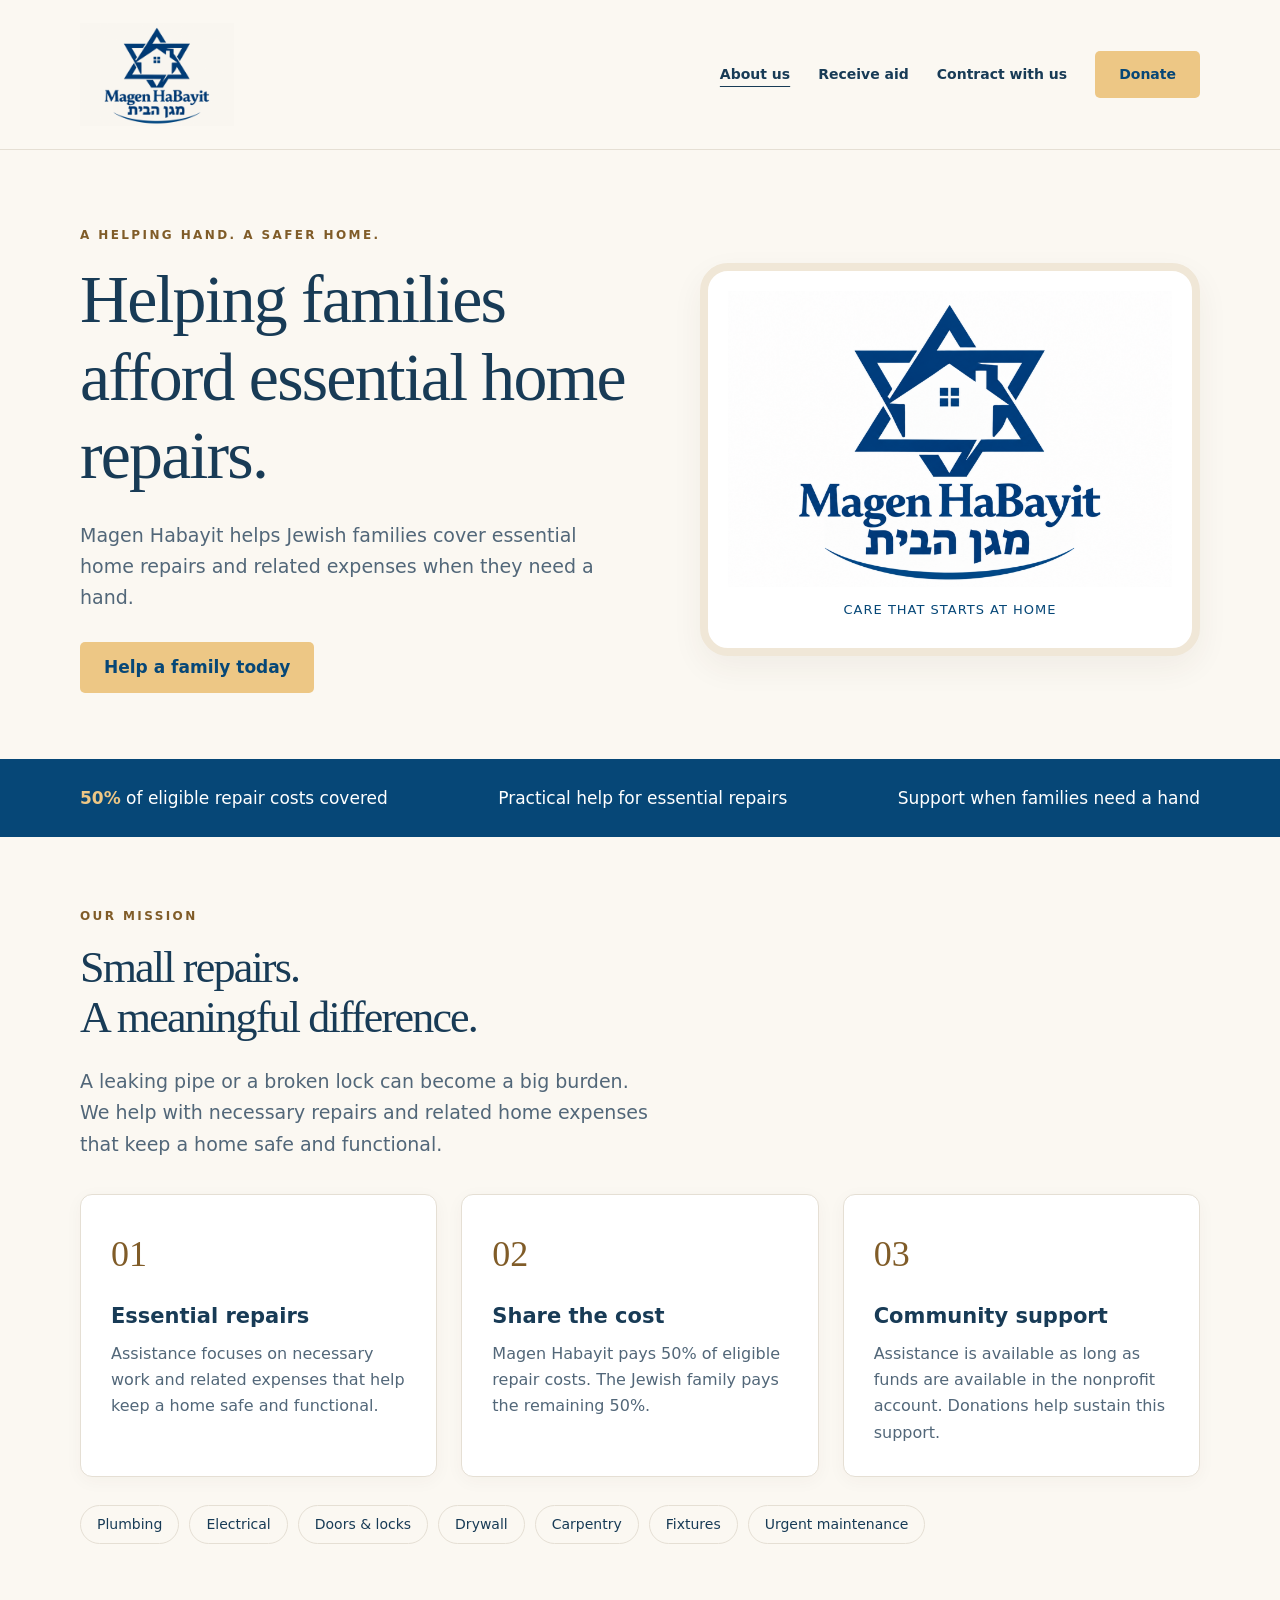
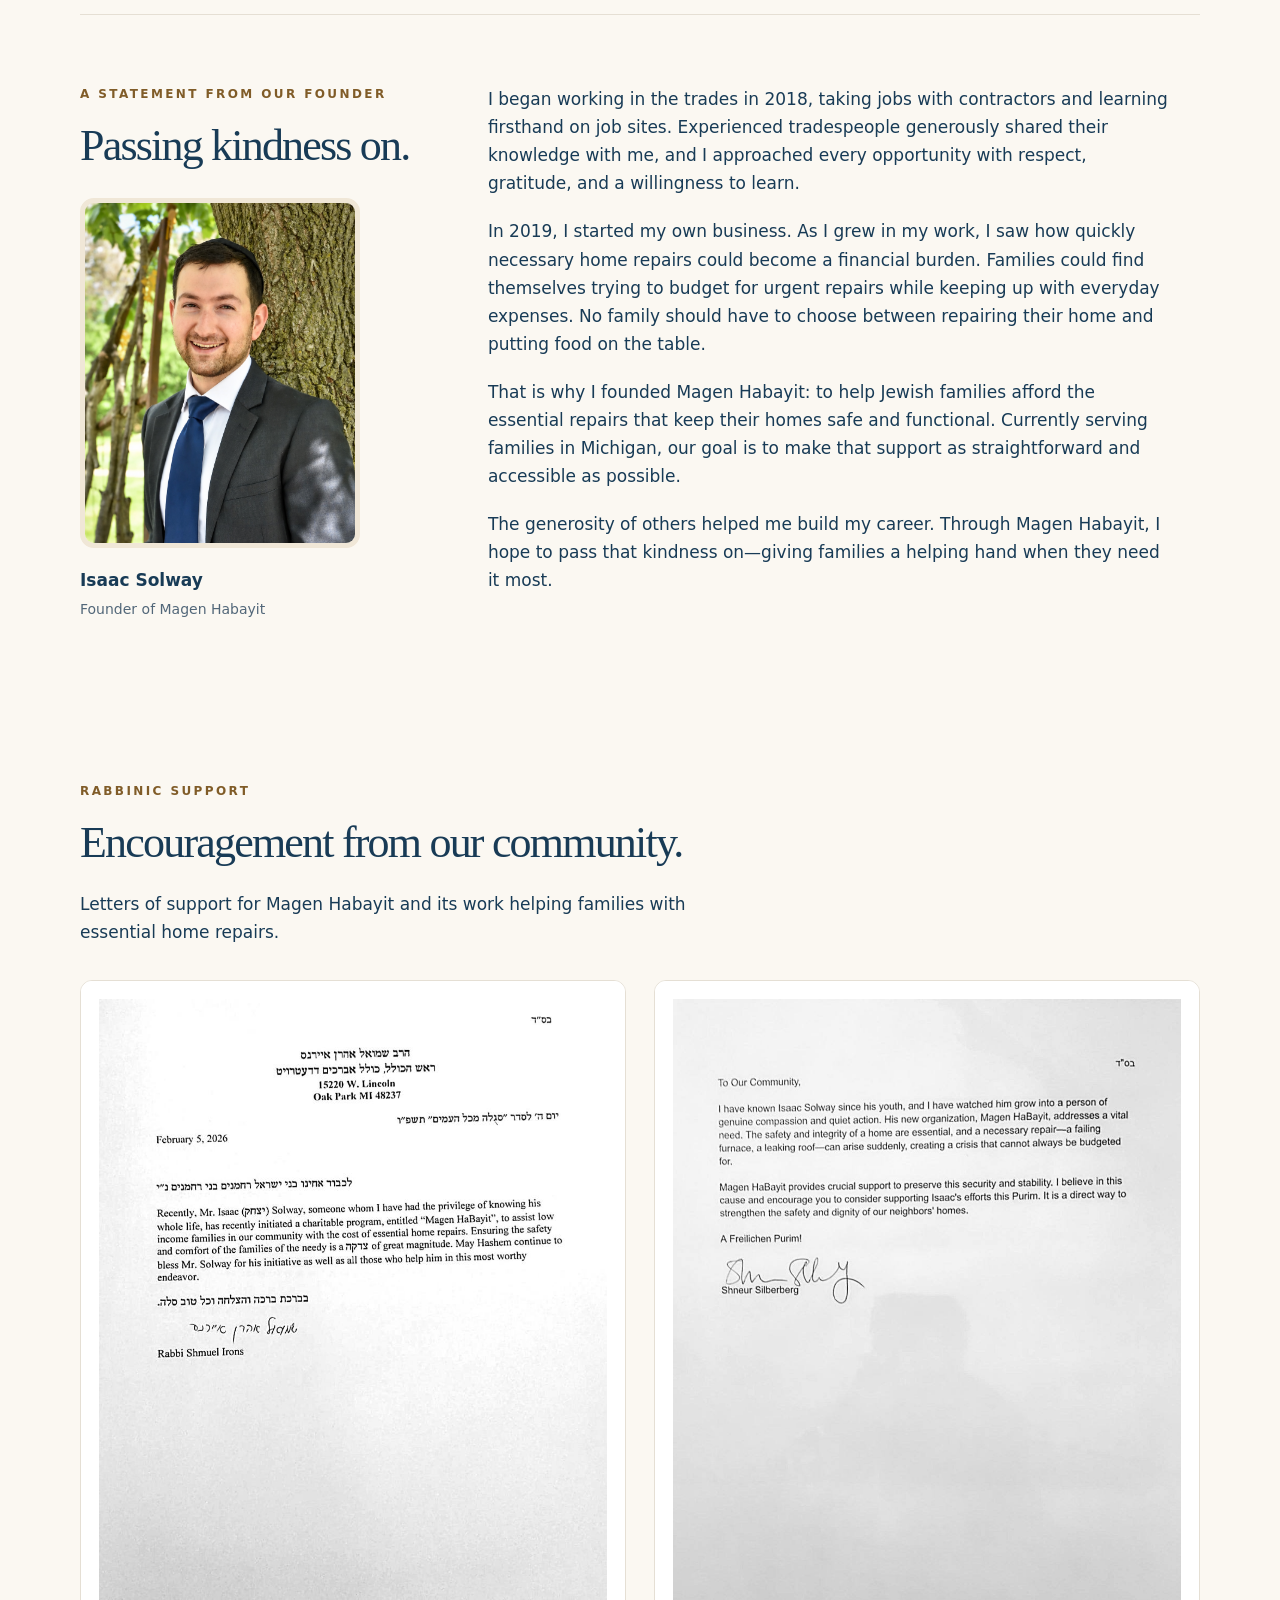
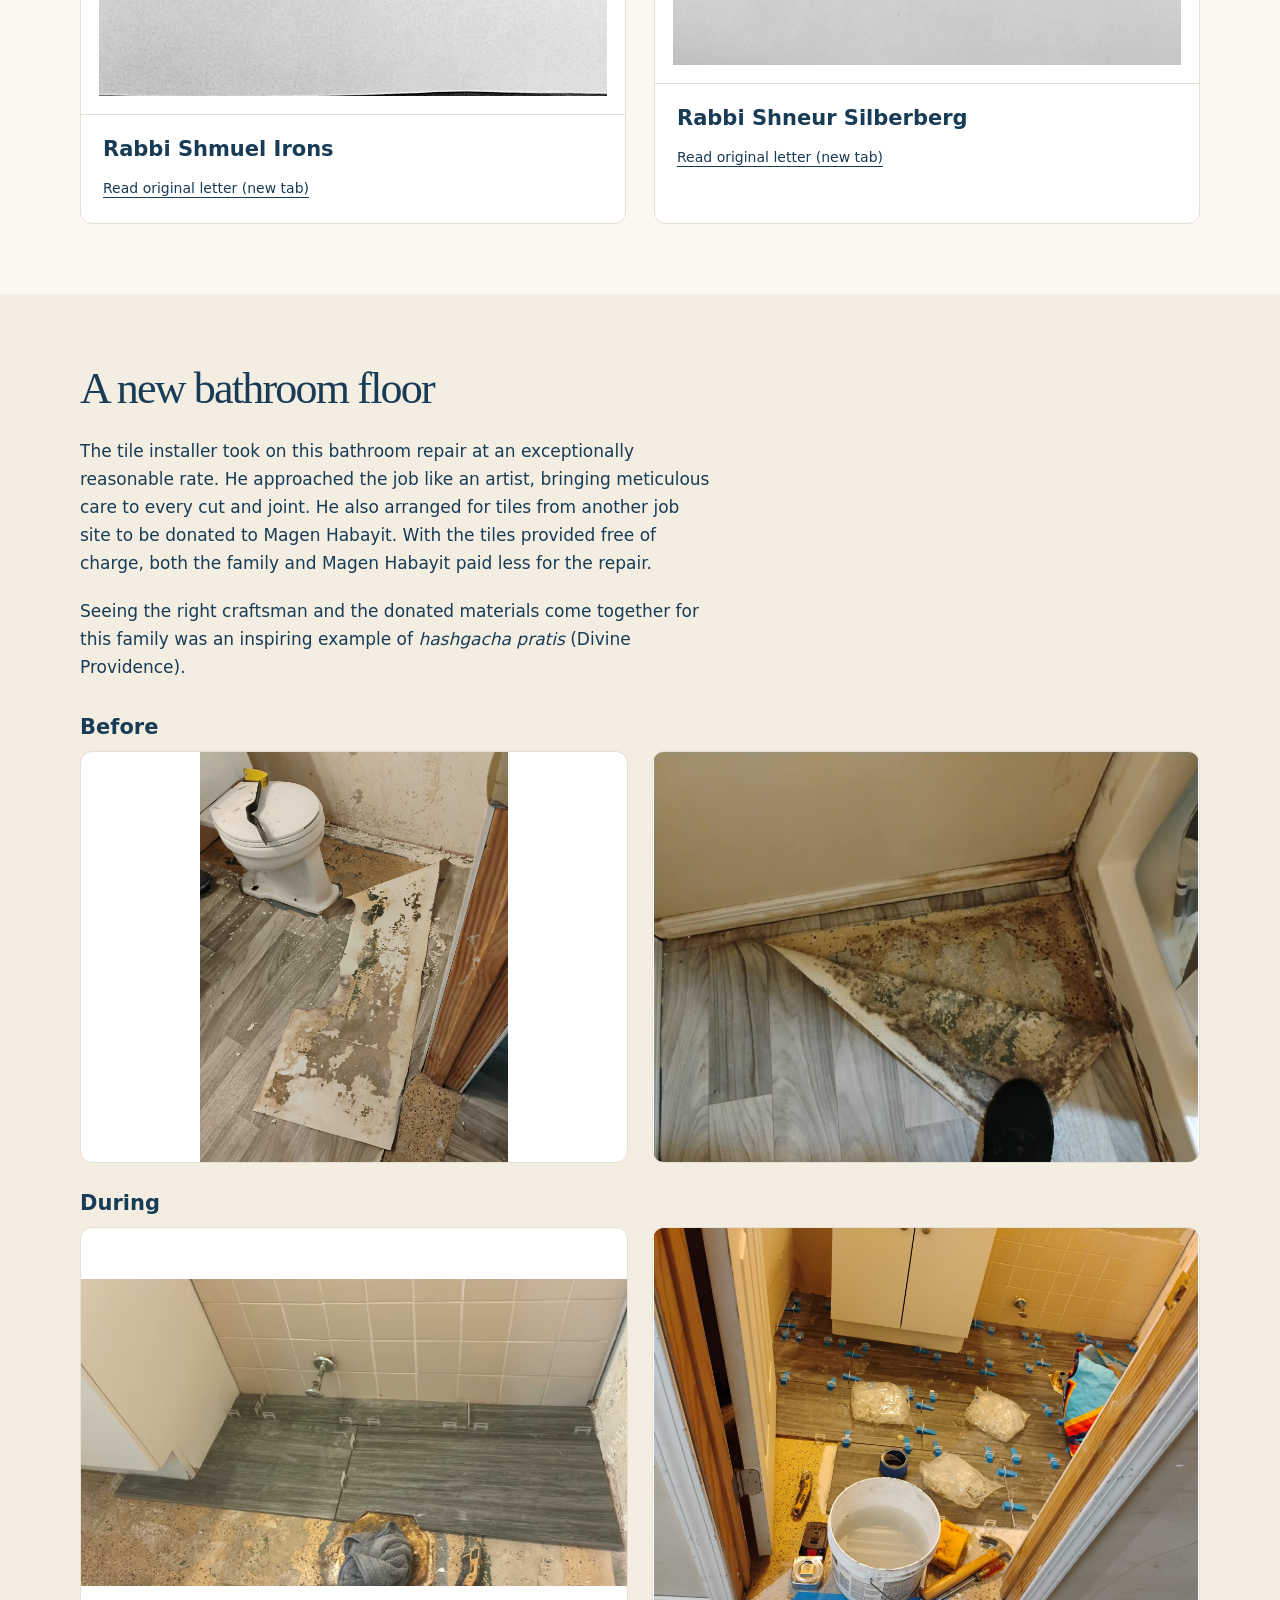
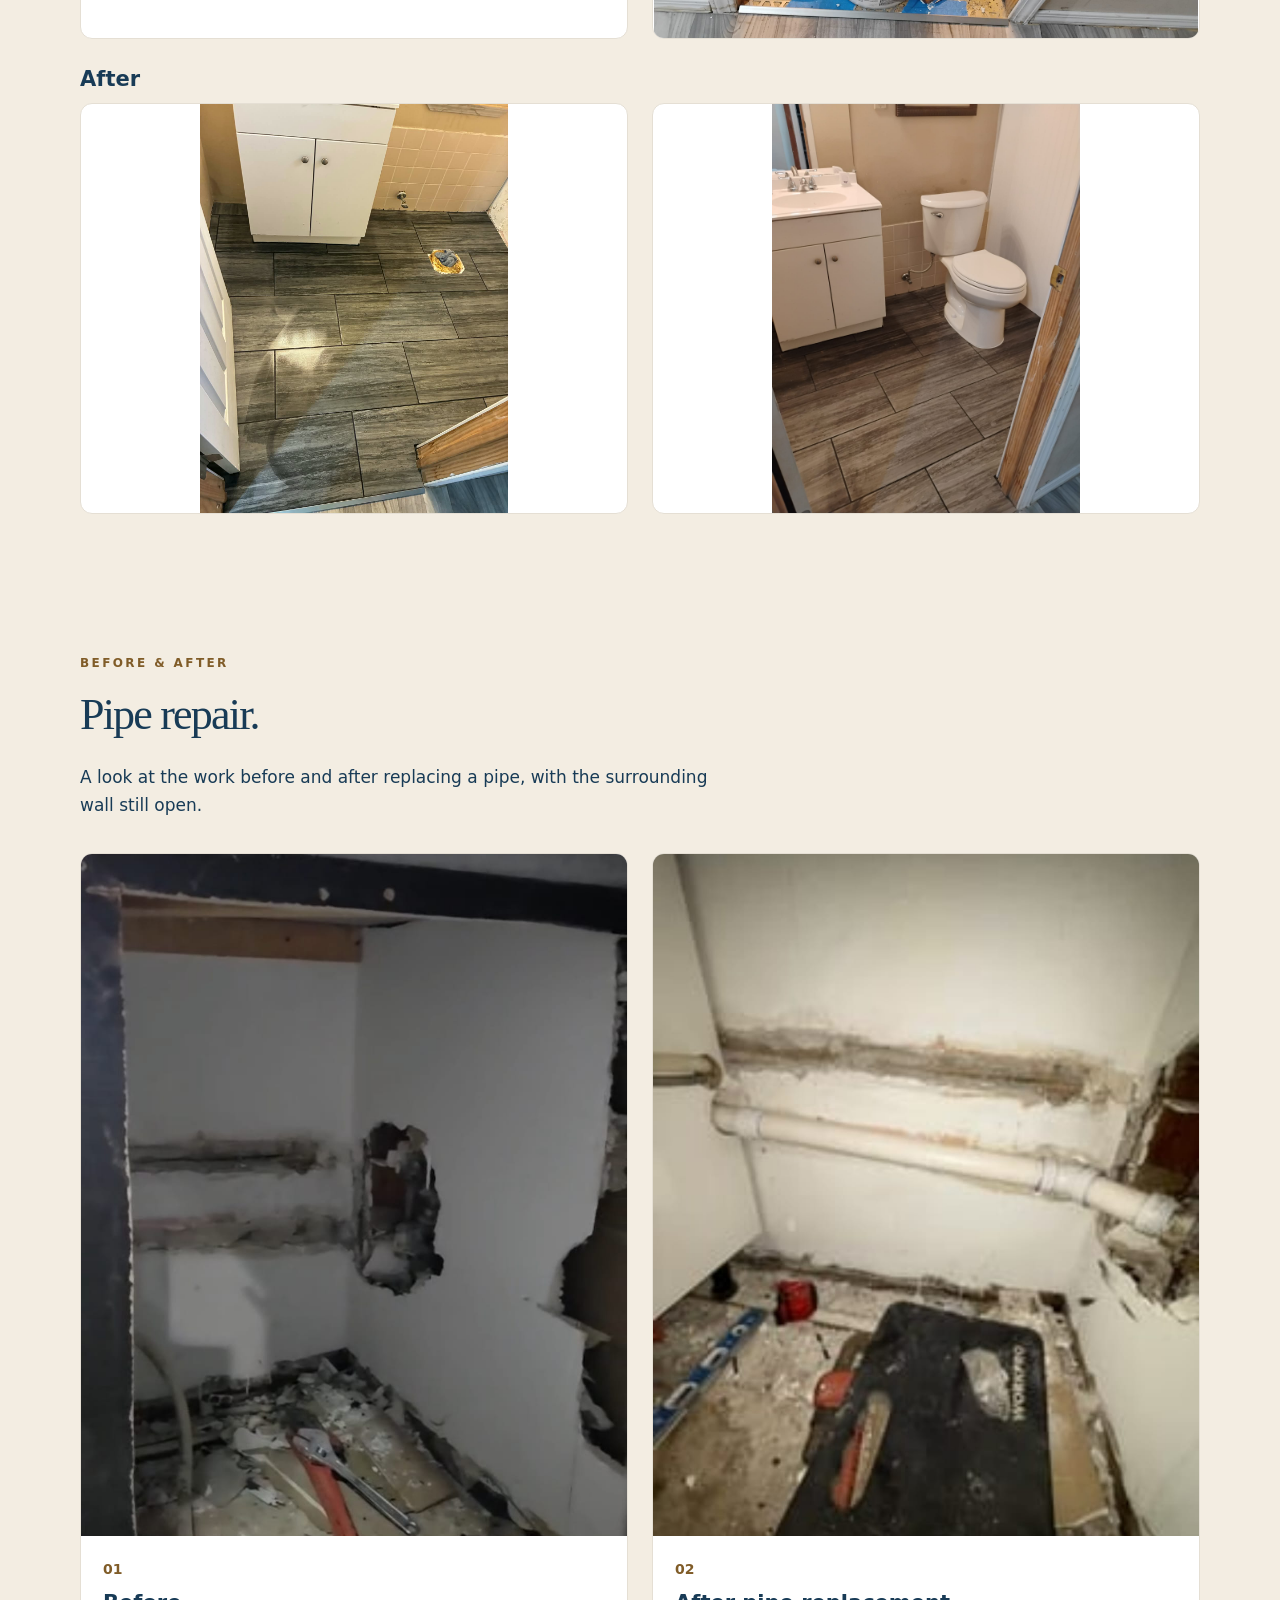
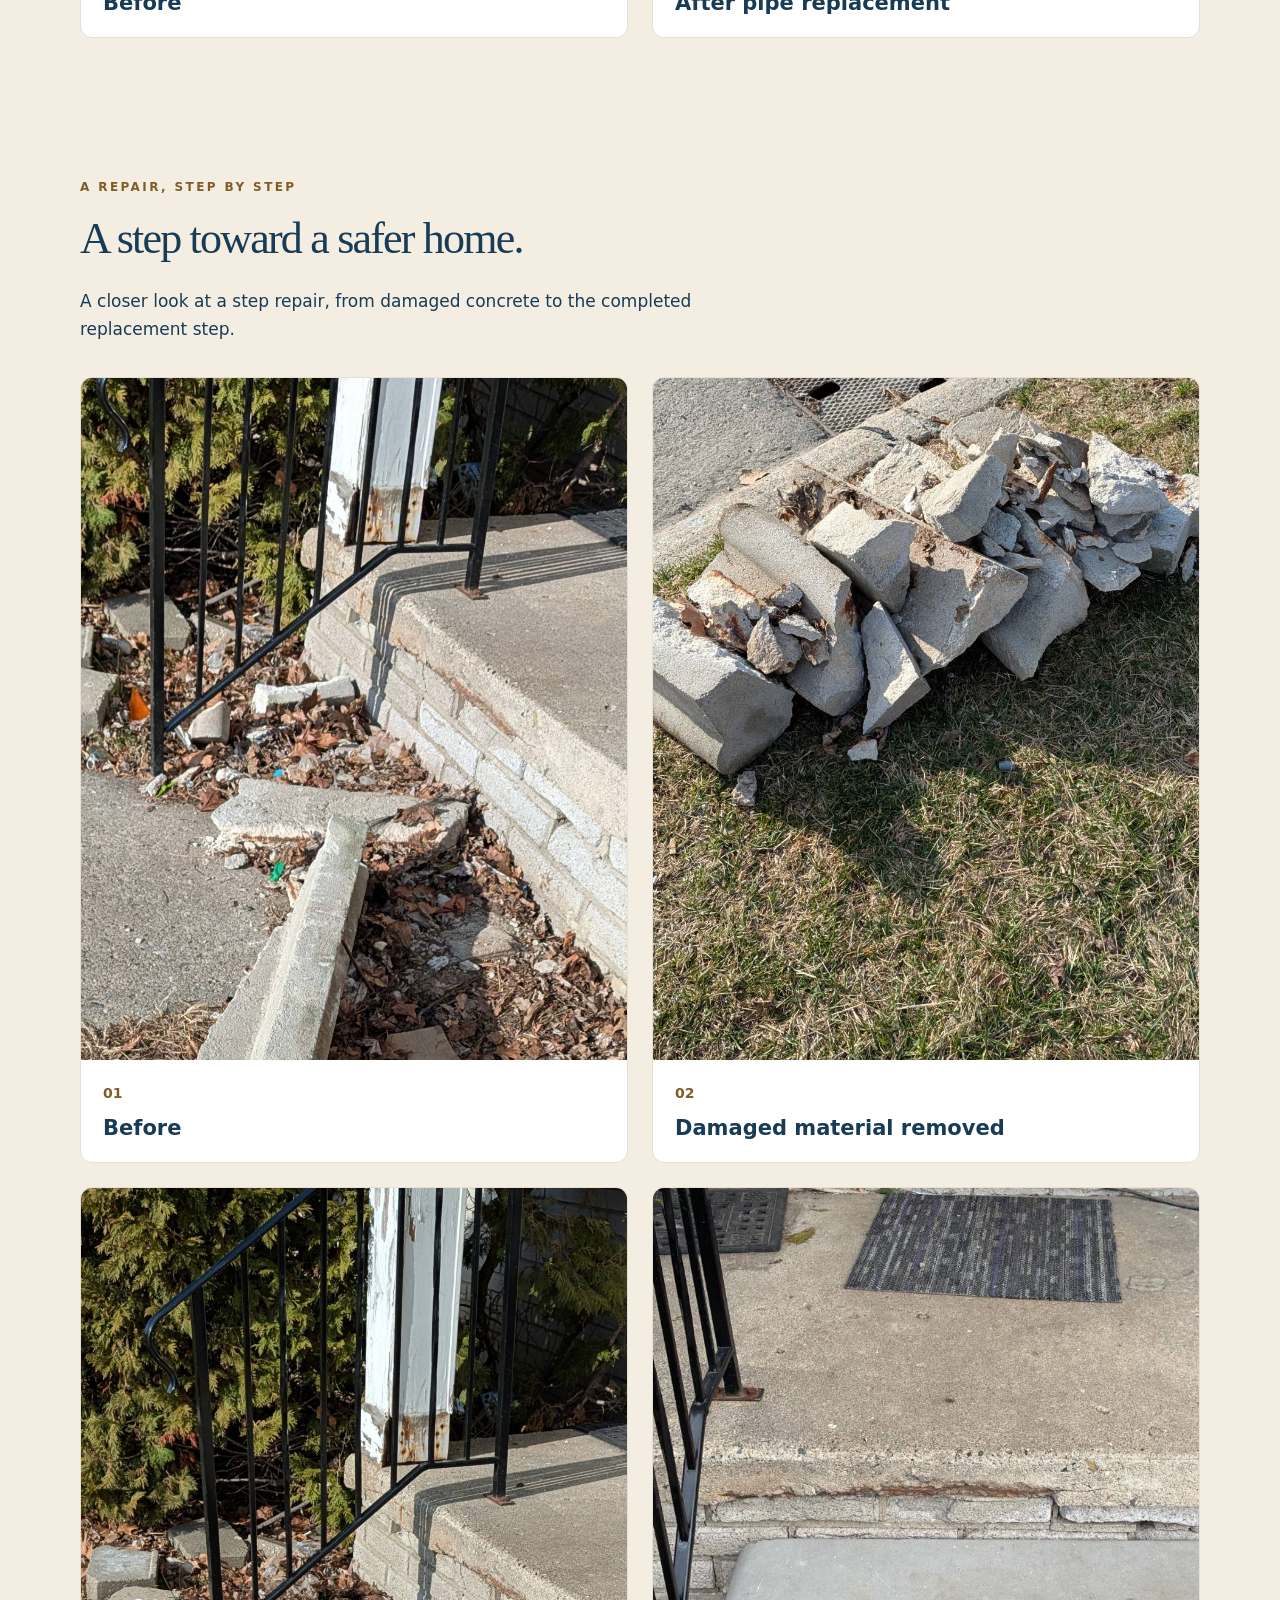
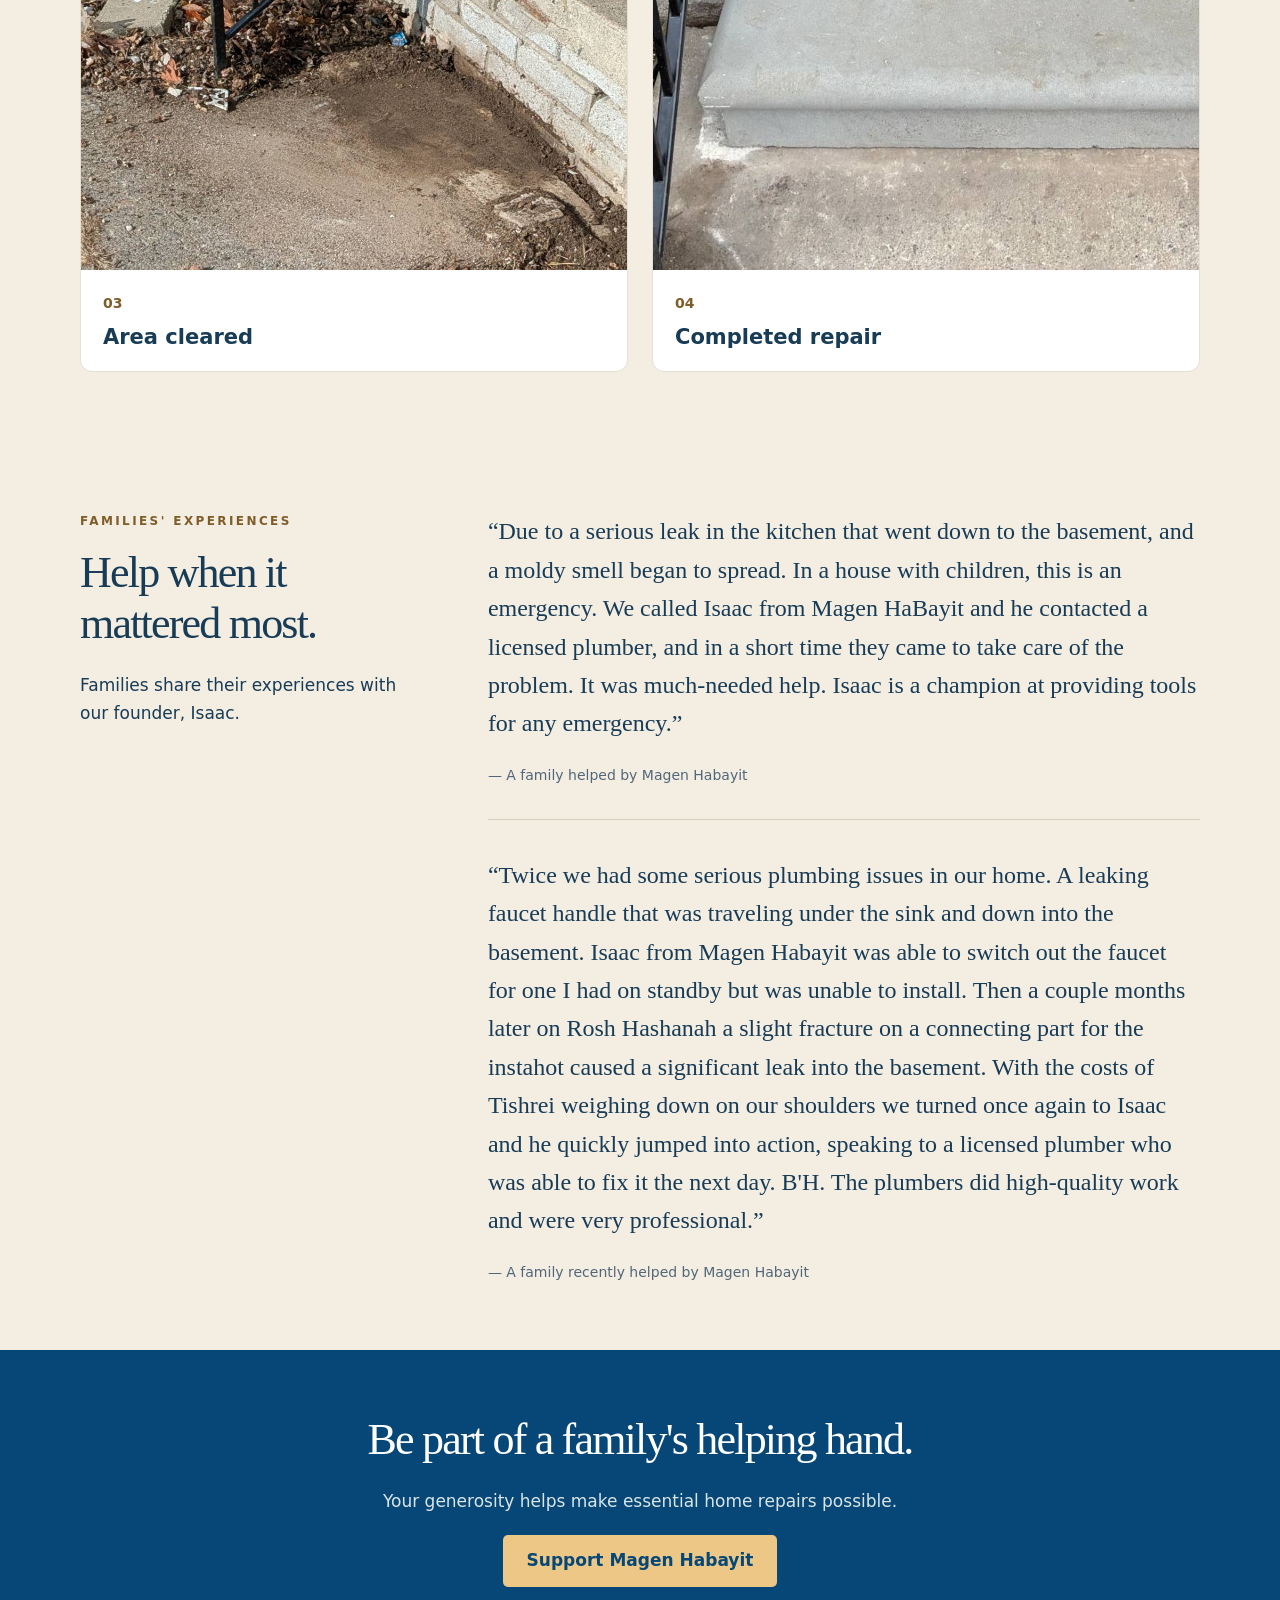
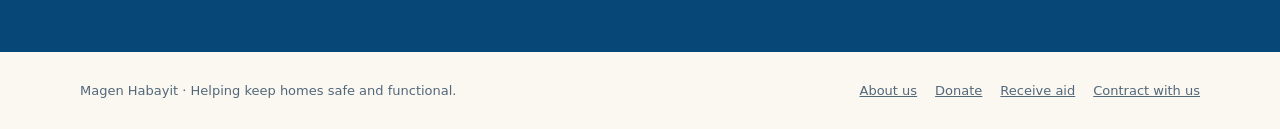
==== commit 40e6ac6f: "Feature bathroom floor repair project" ====
--- a/index.html
+++ b/index.html
@@ -120,6 +120,61 @@
     </figure>
   </div>
 </section>
+<section class="repair-section section" aria-labelledby="bathroom-floor-title">
+  <div class="wrap">
+    <div class="section-head">
+      <h2 id="bathroom-floor-title">A new bathroom floor</h2>
+      <p>The tile installer took on this bathroom repair at an exceptionally reasonable rate. He approached the job like an artist, bringing meticulous care to every cut and joint. He also arranged for tiles from another job site to be donated to Magen Habayit. With the tiles provided free of charge, both the family and Magen Habayit paid less for the repair.</p>
+      <p>Seeing the right craftsman and the donated materials come together for this family was an inspiring example of <em>hashgacha pratis</em> (Divine Providence).</p>
+    </div>
+    <section class="bathroom-gallery-stage" aria-labelledby="bathroom-floor-before">
+      <h3 id="bathroom-floor-before">Before</h3>
+      <div class="repair-gallery">
+        <figure class="repair-card">
+          <a href="assets/bathroom-floor-before-1.jpg" target="_blank" rel="noopener noreferrer" aria-label="View bathroom floor before photo 1 (new tab)">
+            <img src="assets/bathroom-floor-before-1.jpg" alt="Old bathroom flooring pulled back beside the toilet" width="1204" height="1599" loading="lazy">
+          </a>
+        </figure>
+        <figure class="repair-card">
+          <a href="assets/bathroom-floor-before-2.jpg" target="_blank" rel="noopener noreferrer" aria-label="View bathroom floor before photo 2 (new tab)">
+            <img src="assets/bathroom-floor-before-2.jpg" alt="Old flooring peeled back to expose the surface underneath beside the tub" width="1600" height="1204" loading="lazy">
+          </a>
+        </figure>
+      </div>
+    </section>
+    <section class="bathroom-gallery-stage" aria-labelledby="bathroom-floor-during">
+      <h3 id="bathroom-floor-during">During</h3>
+      <div class="repair-gallery">
+        <figure class="repair-card">
+          <a href="assets/bathroom-floor-during-1.jpg" target="_blank" rel="noopener noreferrer" aria-label="View bathroom floor during photo 1 (new tab)">
+            <img src="assets/bathroom-floor-during-1.jpg" alt="New floor tiles being fitted along the wall with spacers" width="1600" height="900" loading="lazy">
+          </a>
+        </figure>
+        <figure class="repair-card">
+          <a href="assets/bathroom-floor-during-2.jpg" target="_blank" rel="noopener noreferrer" aria-label="View bathroom floor during photo 2 (new tab)">
+            <img src="assets/bathroom-floor-during-2.jpg" alt="Partly tiled bathroom floor with leveling clips and installation tools" width="2040" height="1536" loading="lazy">
+          </a>
+        </figure>
+      </div>
+    </section>
+    <section class="bathroom-gallery-stage" aria-labelledby="bathroom-floor-after">
+      <h3 id="bathroom-floor-after">After</h3>
+      <div class="repair-gallery">
+        <figure class="repair-card">
+          <a href="assets/bathroom-floor-after-1.jpg" target="_blank" rel="noopener noreferrer" aria-label="View bathroom floor after photo 1 (new tab)">
+            <img src="assets/bathroom-floor-after-1.jpg" alt="Finished tile floor viewed from the bathroom doorway" width="1200" height="1600" loading="lazy">
+          </a>
+        </figure>
+        <figure class="repair-card">
+          <a href="assets/bathroom-floor-after-2.jpg" target="_blank" rel="noopener noreferrer" aria-label="View bathroom floor after photo 2 (new tab)">
+            <img src="assets/bathroom-floor-after-2.jpg" alt="Completed bathroom floor with the toilet reinstalled beside the vanity" width="1536" height="2040" loading="lazy">
+          </a>
+        </figure>
+      </div>
+    </section>
+  </div>
+</section>
+
 <section class="repair-section section" aria-labelledby="pipe-repair-title">
   <div class="wrap">
     <div class="section-head">
--- a/styles.css
+++ b/styles.css
@@ -694,6 +694,13 @@
 .repair-card figcaption {
   padding: 22px;
 }
+.bathroom-gallery-stage + .bathroom-gallery-stage {
+  margin-top: 28px;
+}
+.bathroom-gallery-stage .repair-card img {
+  aspect-ratio: 4 / 3;
+  object-fit: contain;
+}
 .repair-stage {
   display: block;
   margin-bottom: 10px;
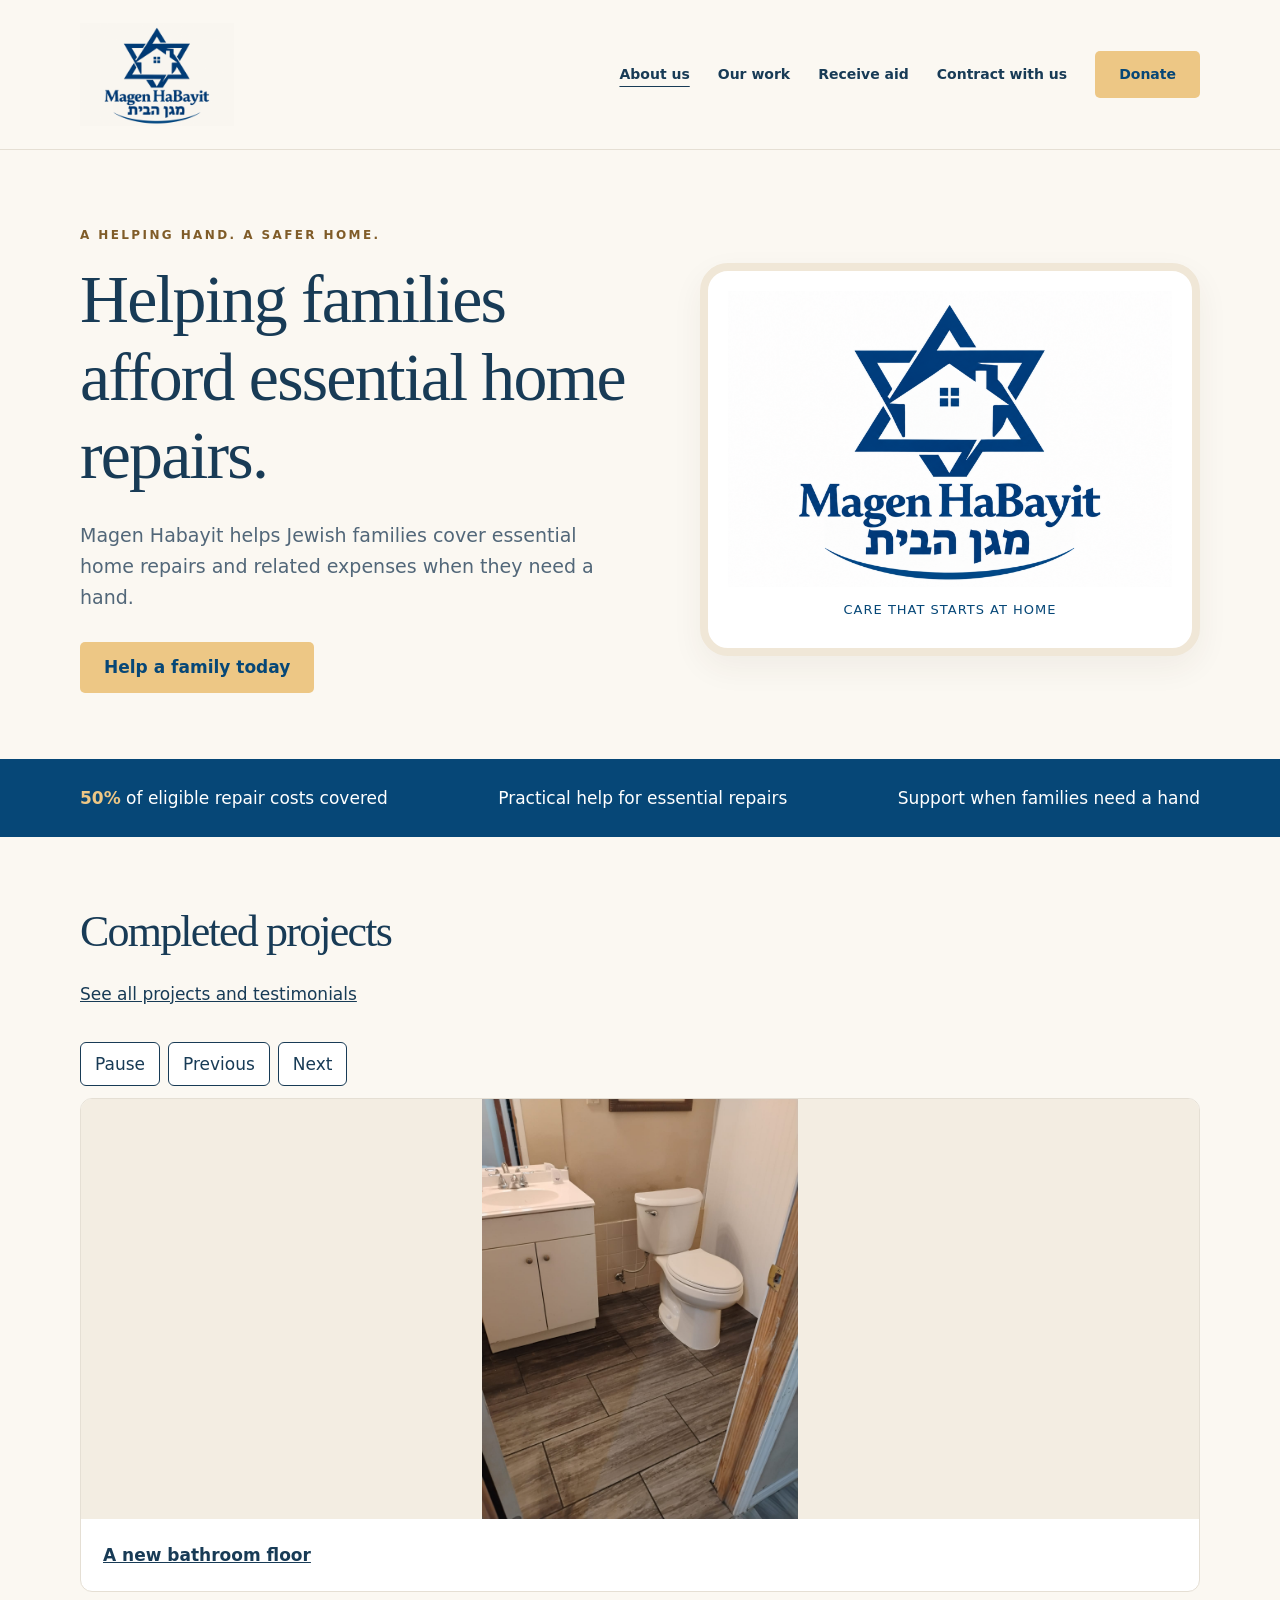
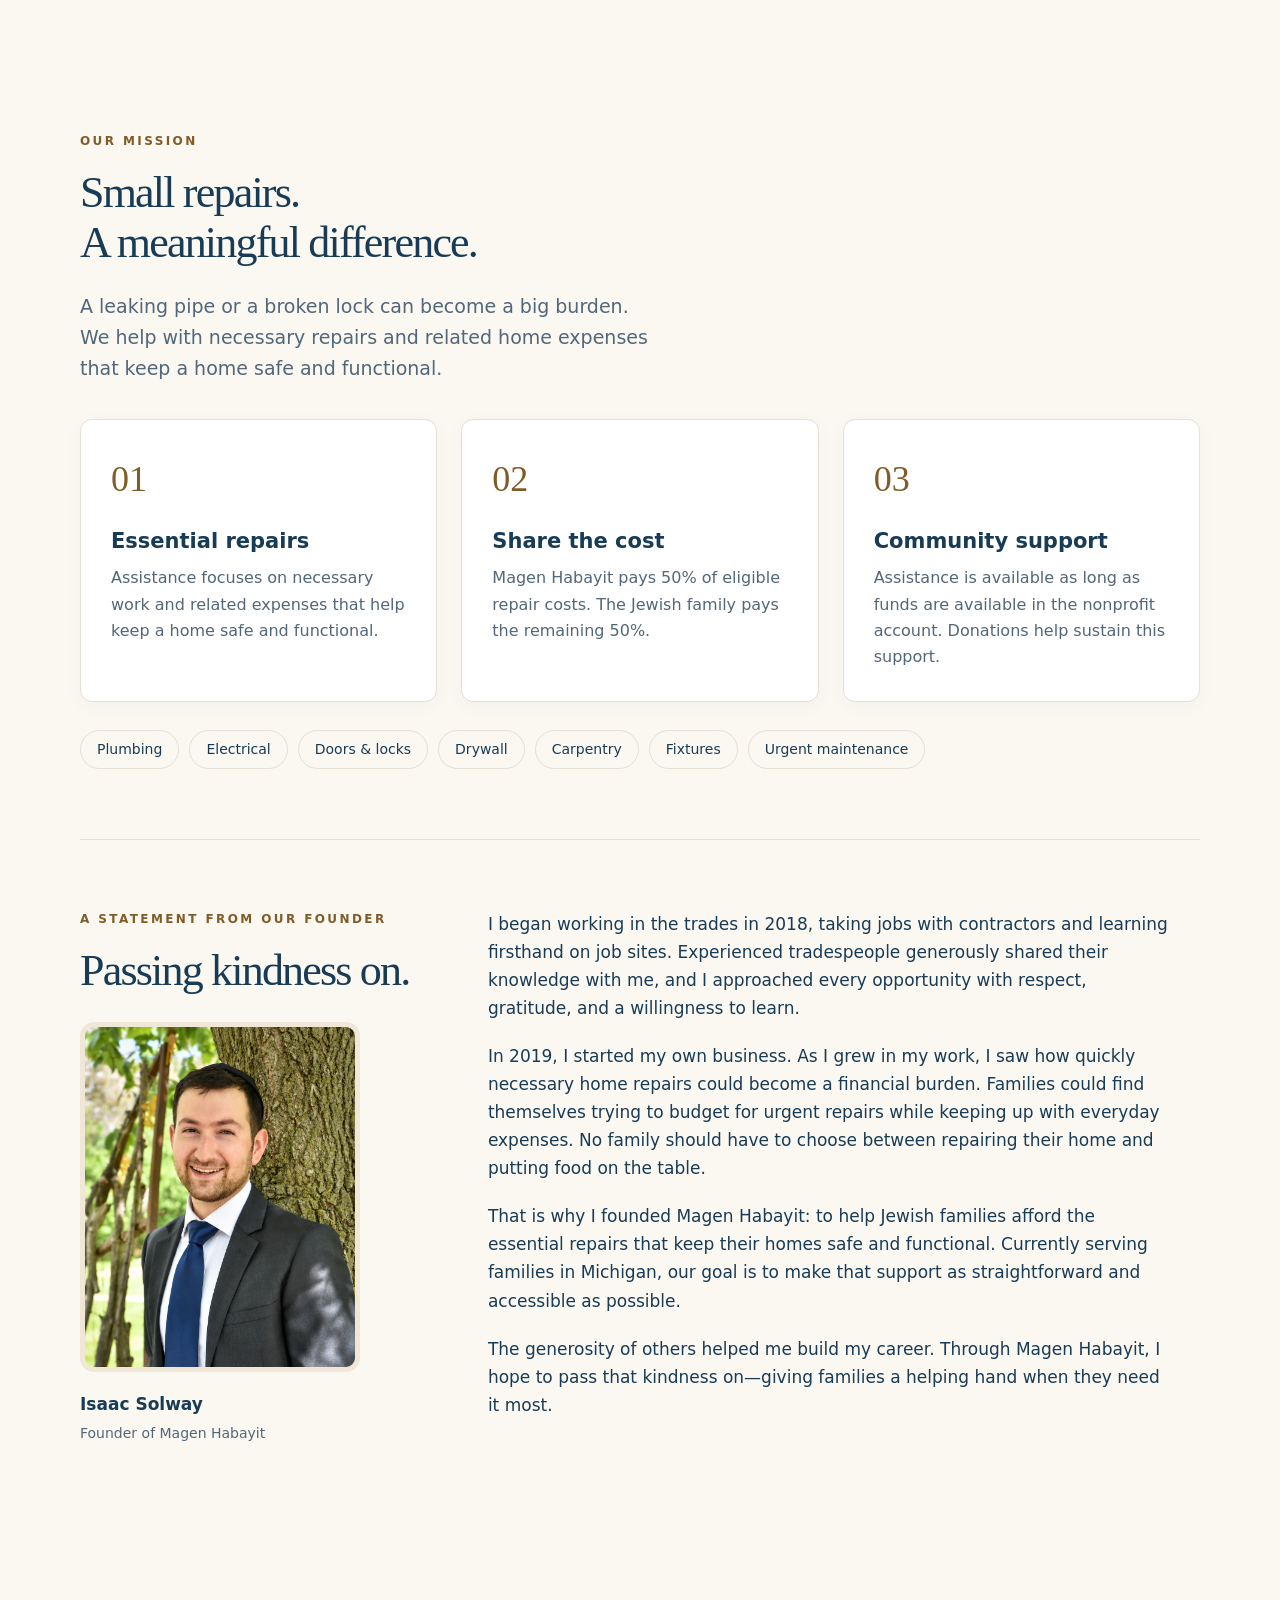
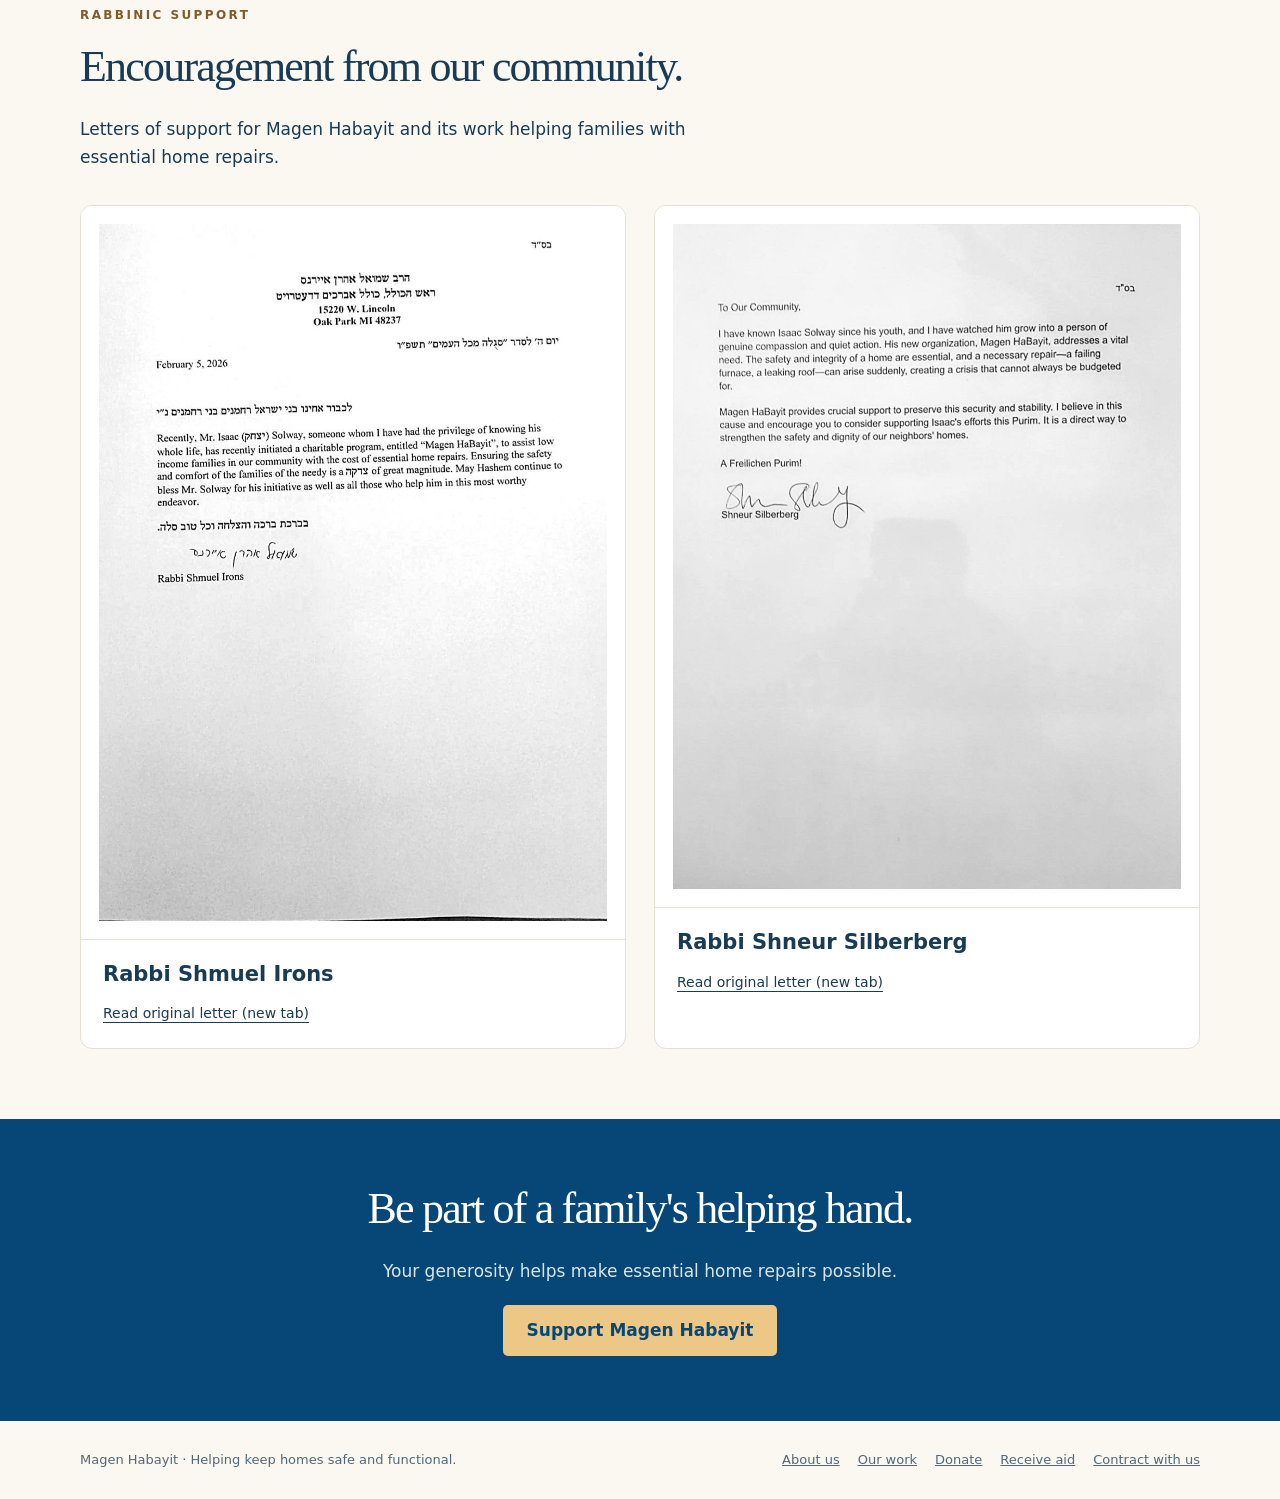
==== commit e2353458: "Add Our work page and homepage project carousel" ====
--- a/index.html
+++ b/index.html
@@ -9,6 +9,7 @@
 <title>About us | Magen Habayit
 </title>
 <link rel="stylesheet" href="styles.css">
+<script src="project-carousel.js" defer></script>
 </head>
 
 <body><a class="skip" href="#main">Skip to content</a>
@@ -16,6 +17,7 @@
 <div class="wrap header"><a class="brand" href="index.html" aria-label="Magen Habayit home"><img class="brand-logo" src="assets/logo.png" alt="Magen HaBayit" width="154" height="103"></a>
 <nav aria-label="Main navigation">
   <a href="index.html" aria-current="page">About us</a>
+  <a href="our-work.html">Our work</a>
   <a href="receive-aid.html">Receive aid</a>
   <a href="contract-with-us.html">Contract with us</a>
   <a href="donate.html" class="button">Donate</a>
@@ -42,6 +44,32 @@
 <div class="wrap"><span><strong>50%</strong> of eligible repair costs covered</span><span>Practical help for essential repairs</span><span>Support when families need a hand</span>
 </div>
 </div>
+
+<section class="wrap section" aria-labelledby="completed-projects-title" data-project-carousel>
+  <div class="section-head">
+    <h2 id="completed-projects-title">Completed projects</h2>
+    <a href="our-work.html">See all projects and testimonials</a>
+  </div>
+  <div class="project-carousel-controls" hidden>
+    <button type="button" data-rotation>Pause</button>
+    <button type="button" data-previous>Previous</button>
+    <button type="button" data-next>Next</button>
+  </div>
+  <div class="project-carousel-slides" aria-live="off">
+    <figure class="repair-card project-slide">
+      <img src="assets/bathroom-floor-after-2.jpg" alt="Finished bathroom floor viewed from the doorway" width="1536" height="2040">
+      <figcaption><a href="our-work.html#bathroom-floor-title">A new bathroom floor</a></figcaption>
+    </figure>
+    <figure class="repair-card project-slide" hidden>
+      <img src="assets/pipe-repair-after.jpg" alt="New pipe and fittings installed in the open wall" width="1057" height="2048">
+      <figcaption><a href="our-work.html#pipe-repair-title">Pipe repair</a></figcaption>
+    </figure>
+    <figure class="repair-card project-slide" hidden>
+      <img src="assets/step-repair-04.jpg" alt="Completed concrete step beside the entrance railing" width="1280" height="935">
+      <figcaption><a href="our-work.html#repair-title">Step replacement</a></figcaption>
+    </figure>
+  </div>
+</section>
 
 <section class="wrap section">
 <div class="section-head">
@@ -120,134 +148,6 @@
     </figure>
   </div>
 </section>
-<section class="repair-section section" aria-labelledby="bathroom-floor-title">
-  <div class="wrap">
-    <div class="section-head">
-      <h2 id="bathroom-floor-title">A new bathroom floor</h2>
-      <p>The tile installer took on this bathroom repair at an exceptionally reasonable rate. He approached the job like an artist, bringing meticulous care to every cut and joint. He also arranged for tiles from another job site to be donated to Magen Habayit. With the tiles provided free of charge, both the family and Magen Habayit paid less for the repair.</p>
-      <p>Seeing the right craftsman and the donated materials come together for this family was an inspiring example of <em>hashgacha pratis</em> (Divine Providence).</p>
-    </div>
-    <section class="bathroom-gallery-stage" aria-labelledby="bathroom-floor-before">
-      <h3 id="bathroom-floor-before">Before</h3>
-      <div class="repair-gallery">
-        <figure class="repair-card">
-          <a href="assets/bathroom-floor-before-1.jpg" target="_blank" rel="noopener noreferrer" aria-label="View bathroom floor before photo 1 (new tab)">
-            <img src="assets/bathroom-floor-before-1.jpg" alt="Old bathroom flooring pulled back beside the toilet" width="1204" height="1599" loading="lazy">
-          </a>
-        </figure>
-        <figure class="repair-card">
-          <a href="assets/bathroom-floor-before-2.jpg" target="_blank" rel="noopener noreferrer" aria-label="View bathroom floor before photo 2 (new tab)">
-            <img src="assets/bathroom-floor-before-2.jpg" alt="Old flooring peeled back to expose the surface underneath beside the tub" width="1600" height="1204" loading="lazy">
-          </a>
-        </figure>
-      </div>
-    </section>
-    <section class="bathroom-gallery-stage" aria-labelledby="bathroom-floor-during">
-      <h3 id="bathroom-floor-during">During</h3>
-      <div class="repair-gallery">
-        <figure class="repair-card">
-          <a href="assets/bathroom-floor-during-1.jpg" target="_blank" rel="noopener noreferrer" aria-label="View bathroom floor during photo 1 (new tab)">
-            <img src="assets/bathroom-floor-during-1.jpg" alt="New floor tiles being fitted along the wall with spacers" width="1600" height="900" loading="lazy">
-          </a>
-        </figure>
-        <figure class="repair-card">
-          <a href="assets/bathroom-floor-during-2.jpg" target="_blank" rel="noopener noreferrer" aria-label="View bathroom floor during photo 2 (new tab)">
-            <img src="assets/bathroom-floor-during-2.jpg" alt="Partly tiled bathroom floor with leveling clips and installation tools" width="2040" height="1536" loading="lazy">
-          </a>
-        </figure>
-      </div>
-    </section>
-    <section class="bathroom-gallery-stage" aria-labelledby="bathroom-floor-after">
-      <h3 id="bathroom-floor-after">After</h3>
-      <div class="repair-gallery">
-        <figure class="repair-card">
-          <a href="assets/bathroom-floor-after-1.jpg" target="_blank" rel="noopener noreferrer" aria-label="View bathroom floor after photo 1 (new tab)">
-            <img src="assets/bathroom-floor-after-1.jpg" alt="Finished tile floor viewed from the bathroom doorway" width="1200" height="1600" loading="lazy">
-          </a>
-        </figure>
-        <figure class="repair-card">
-          <a href="assets/bathroom-floor-after-2.jpg" target="_blank" rel="noopener noreferrer" aria-label="View bathroom floor after photo 2 (new tab)">
-            <img src="assets/bathroom-floor-after-2.jpg" alt="Completed bathroom floor with the toilet reinstalled beside the vanity" width="1536" height="2040" loading="lazy">
-          </a>
-        </figure>
-      </div>
-    </section>
-  </div>
-</section>
-
-<section class="repair-section section" aria-labelledby="pipe-repair-title">
-  <div class="wrap">
-    <div class="section-head">
-      <p class="eyebrow">Before &amp; after</p>
-      <h2 id="pipe-repair-title">Pipe repair.</h2>
-      <p>A look at the work before and after replacing a pipe, with the surrounding wall still open.</p>
-    </div>
-    <div class="repair-gallery">
-      <figure class="repair-card">
-        <a href="assets/pipe-repair-before.jpg" target="_blank" rel="noopener noreferrer" aria-label="View pipe repair before photo (new tab)"><img src="assets/pipe-repair-before.jpg" alt="Opened wall exposing the plumbing before pipe replacement, with tools in the work area" width="1057" height="2048" loading="lazy"></a>
-        <figcaption><span class="repair-stage">01</span><h3>Before</h3></figcaption>
-      </figure>
-      <figure class="repair-card">
-        <a href="assets/pipe-repair-after.jpg" target="_blank" rel="noopener noreferrer" aria-label="View pipe repair after photo (new tab)"><img src="assets/pipe-repair-after.jpg" alt="Replacement pipe and fittings installed along the open wall" width="1057" height="2048" loading="lazy"></a>
-        <figcaption><span class="repair-stage">02</span><h3>After pipe replacement</h3></figcaption>
-      </figure>
-    </div>
-  </div>
-</section>
-
-<section class="repair-section section" aria-labelledby="repair-title">
-  <div class="wrap">
-    <div class="section-head">
-      <p class="eyebrow">A repair, step by step</p>
-      <h2 id="repair-title">A step toward a safer home.</h2>
-      <p>A closer look at a step repair, from damaged concrete to the completed replacement step.</p>
-    </div>
-    <!-- Photos follow the supplied four-stage repair sequence. -->
-    <div class="repair-gallery">
-      <figure class="repair-card">
-        <a href="assets/step-repair-01.jpg" target="_blank" rel="noopener noreferrer" aria-label="View repair photo 1: Before (new tab)"><img src="assets/step-repair-01.jpg" alt="Damaged concrete beside the entrance steps and railing" width="1200" height="1280" loading="lazy"></a>
-        <figcaption><span class="repair-stage">01</span><h3>Before</h3></figcaption>
-      </figure>
-      <figure class="repair-card">
-        <a href="assets/step-repair-02.jpg" target="_blank" rel="noopener noreferrer" aria-label="View repair photo 2: Damaged material removed (new tab)"><img src="assets/step-repair-02.jpg" alt="Removed concrete pieces collected beside the walkway" width="1200" height="1280" loading="lazy"></a>
-        <figcaption><span class="repair-stage">02</span><h3>Damaged material removed</h3></figcaption>
-      </figure>
-      <figure class="repair-card">
-        <a href="assets/step-repair-03.jpg" target="_blank" rel="noopener noreferrer" aria-label="View repair photo 3: Area cleared (new tab)"><img src="assets/step-repair-03.jpg" alt="Cleared area alongside the steps during the repair" width="1200" height="1280" loading="lazy"></a>
-        <figcaption><span class="repair-stage">03</span><h3>Area cleared</h3></figcaption>
-      </figure>
-      <figure class="repair-card">
-        <a href="assets/step-repair-04.jpg" target="_blank" rel="noopener noreferrer" aria-label="View repair photo 4: Completed repair (new tab)"><img src="assets/step-repair-04.jpg" alt="Completed replacement concrete step beside the entrance railing" width="1280" height="935" loading="lazy"></a>
-        <figcaption><span class="repair-stage">04</span><h3>Completed repair</h3></figcaption>
-      </figure>
-    </div>
-  </div>
-</section>
-
-<section class="quote-section section">
-<div class="wrap quote-layout">
-<div>
-<p class="eyebrow">Families' experiences
-</p>
-<h2>Help when it mattered most.
-</h2>
-<p>Families share their experiences with our founder, Isaac.
-</p>
-</div>
-<div class="testimonials">
-<blockquote>
-<p>“Due to a serious leak in the kitchen that went down to the basement, and a moldy smell began to spread. In a house with children, this is an emergency. We called Isaac from Magen HaBayit and he contacted a licensed plumber, and in a short time they came to take care of the problem. It was much-needed help. Isaac is a champion at providing tools for any emergency.”
-</p>
-<footer>— A family helped by Magen Habayit
-</footer>
-</blockquote>
-<blockquote>
-<p>“Twice we had some serious plumbing issues in our home. A leaking faucet handle that was traveling under the sink and down into the basement. Isaac from Magen Habayit was able to switch out the faucet for one I had on standby but was unable to install. Then a couple months later on Rosh Hashanah a slight fracture on a connecting part for the instahot caused a significant leak into the basement. With the costs of Tishrei weighing down on our shoulders we turned once again to Isaac and he quickly jumped into action, speaking to a licensed plumber who was able to fix it the next day. B'H. The plumbers did high-quality work and were very professional.”</p>
-<footer>— A family recently helped by Magen Habayit</footer>
-</blockquote>
-</div>
-</div>
-</section>
 <section class="cta">
 <h2>Be part of a family's helping hand.
 </h2>
@@ -256,7 +156,7 @@
 </section>
 </main>
 <footer class="wrap footer"><span>Magen Habayit · Helping keep homes safe and functional.</span>
-<div><a href="index.html">About us</a><a href="donate.html">Donate</a><a href="receive-aid.html">Receive aid</a><a href="contract-with-us.html">Contract with us</a>
+<div><a href="index.html">About us</a><a href="our-work.html">Our work</a><a href="donate.html">Donate</a><a href="receive-aid.html">Receive aid</a><a href="contract-with-us.html">Contract with us</a>
 </div>
 </footer>
 </body></html>
--- a/styles.css
+++ b/styles.css
@@ -699,7 +699,31 @@
 }
 .bathroom-gallery-stage .repair-card img {
   aspect-ratio: 4 / 3;
+}
+.project-carousel-controls:not([hidden]) {
+  display: flex;
+  flex-wrap: wrap;
+  gap: 8px;
+  margin-bottom: 12px;
+}
+.project-carousel-controls button {
+  font: inherit;
+  color: inherit;
+  background: white;
+  border: 1px solid currentColor;
+  border-radius: 6px;
+  min-height: 44px;
+  padding: 6px 14px;
+  cursor: pointer;
+}
+.project-slide img {
+  aspect-ratio: 4 / 3;
+  max-height: 420px;
   object-fit: contain;
+  background: #f3ede2;
+}
+.project-slide a {
+  font-weight: 700;
 }
 .repair-stage {
   display: block;
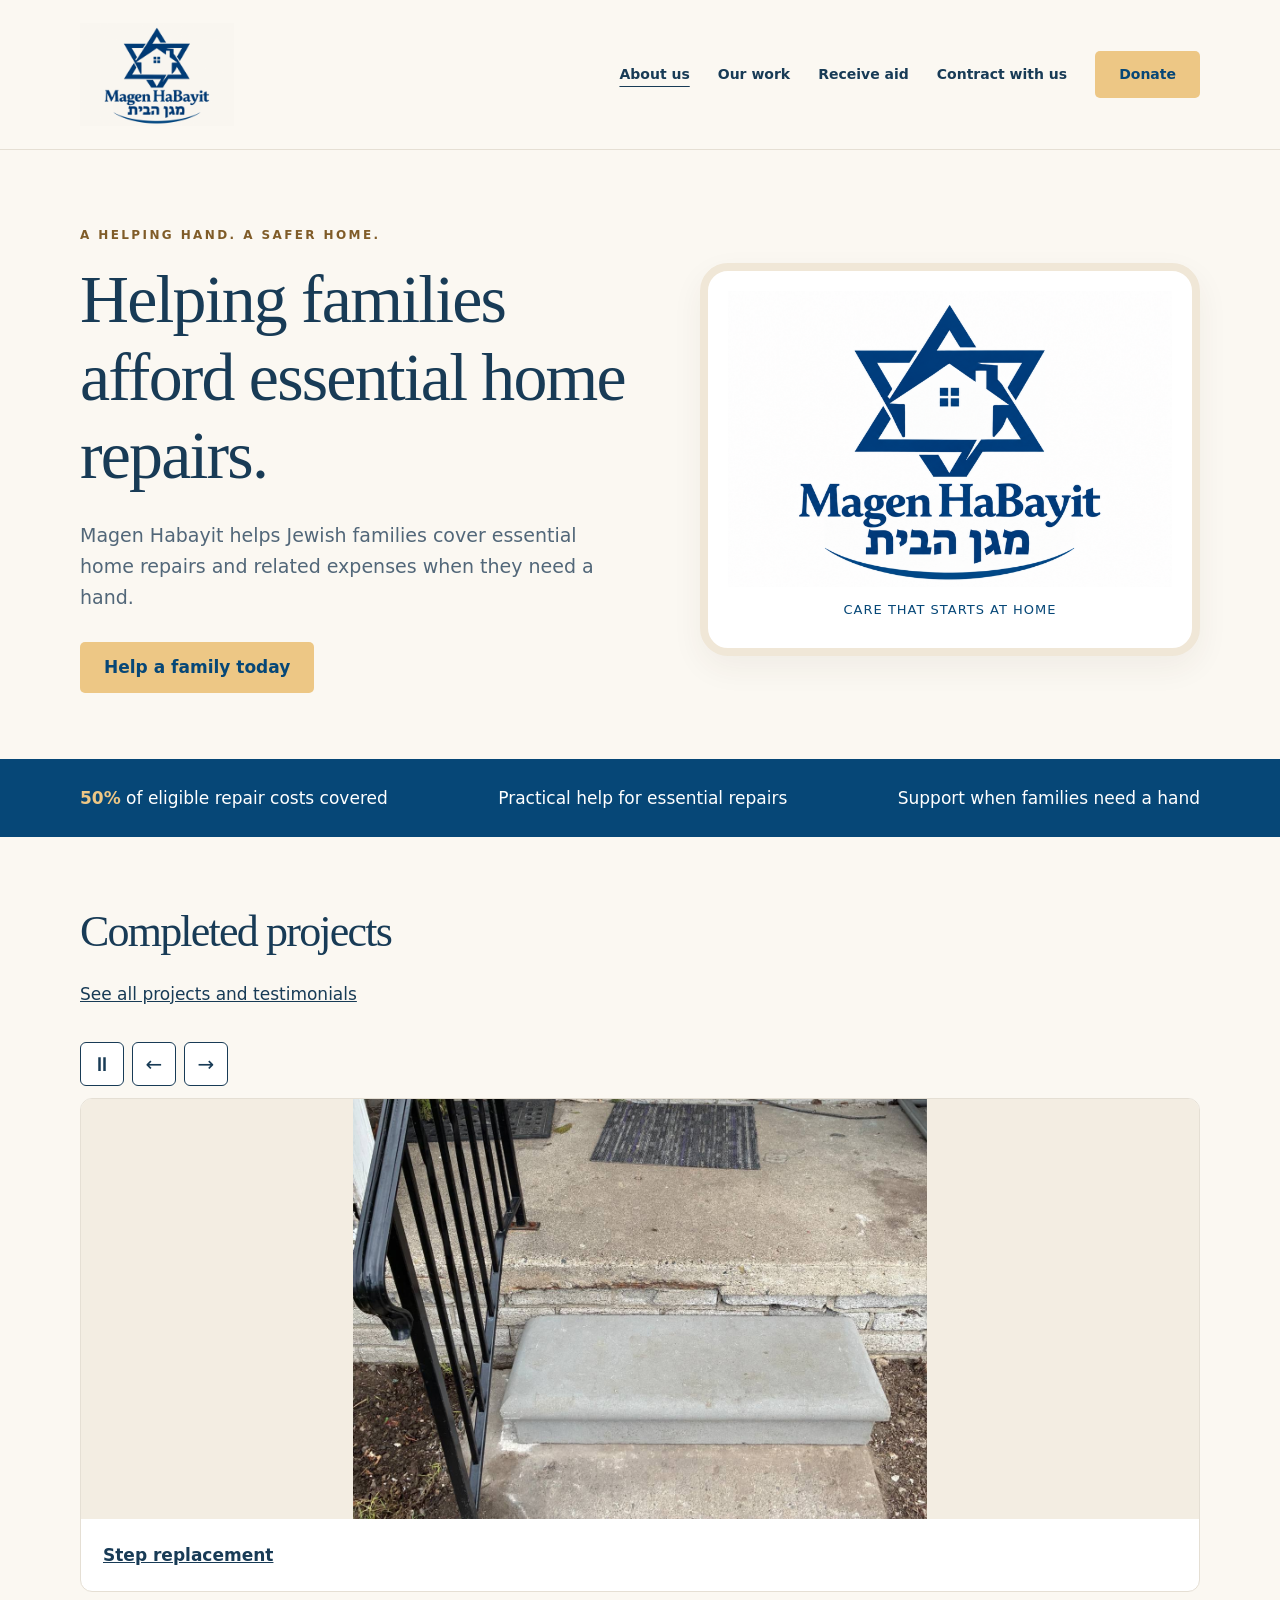
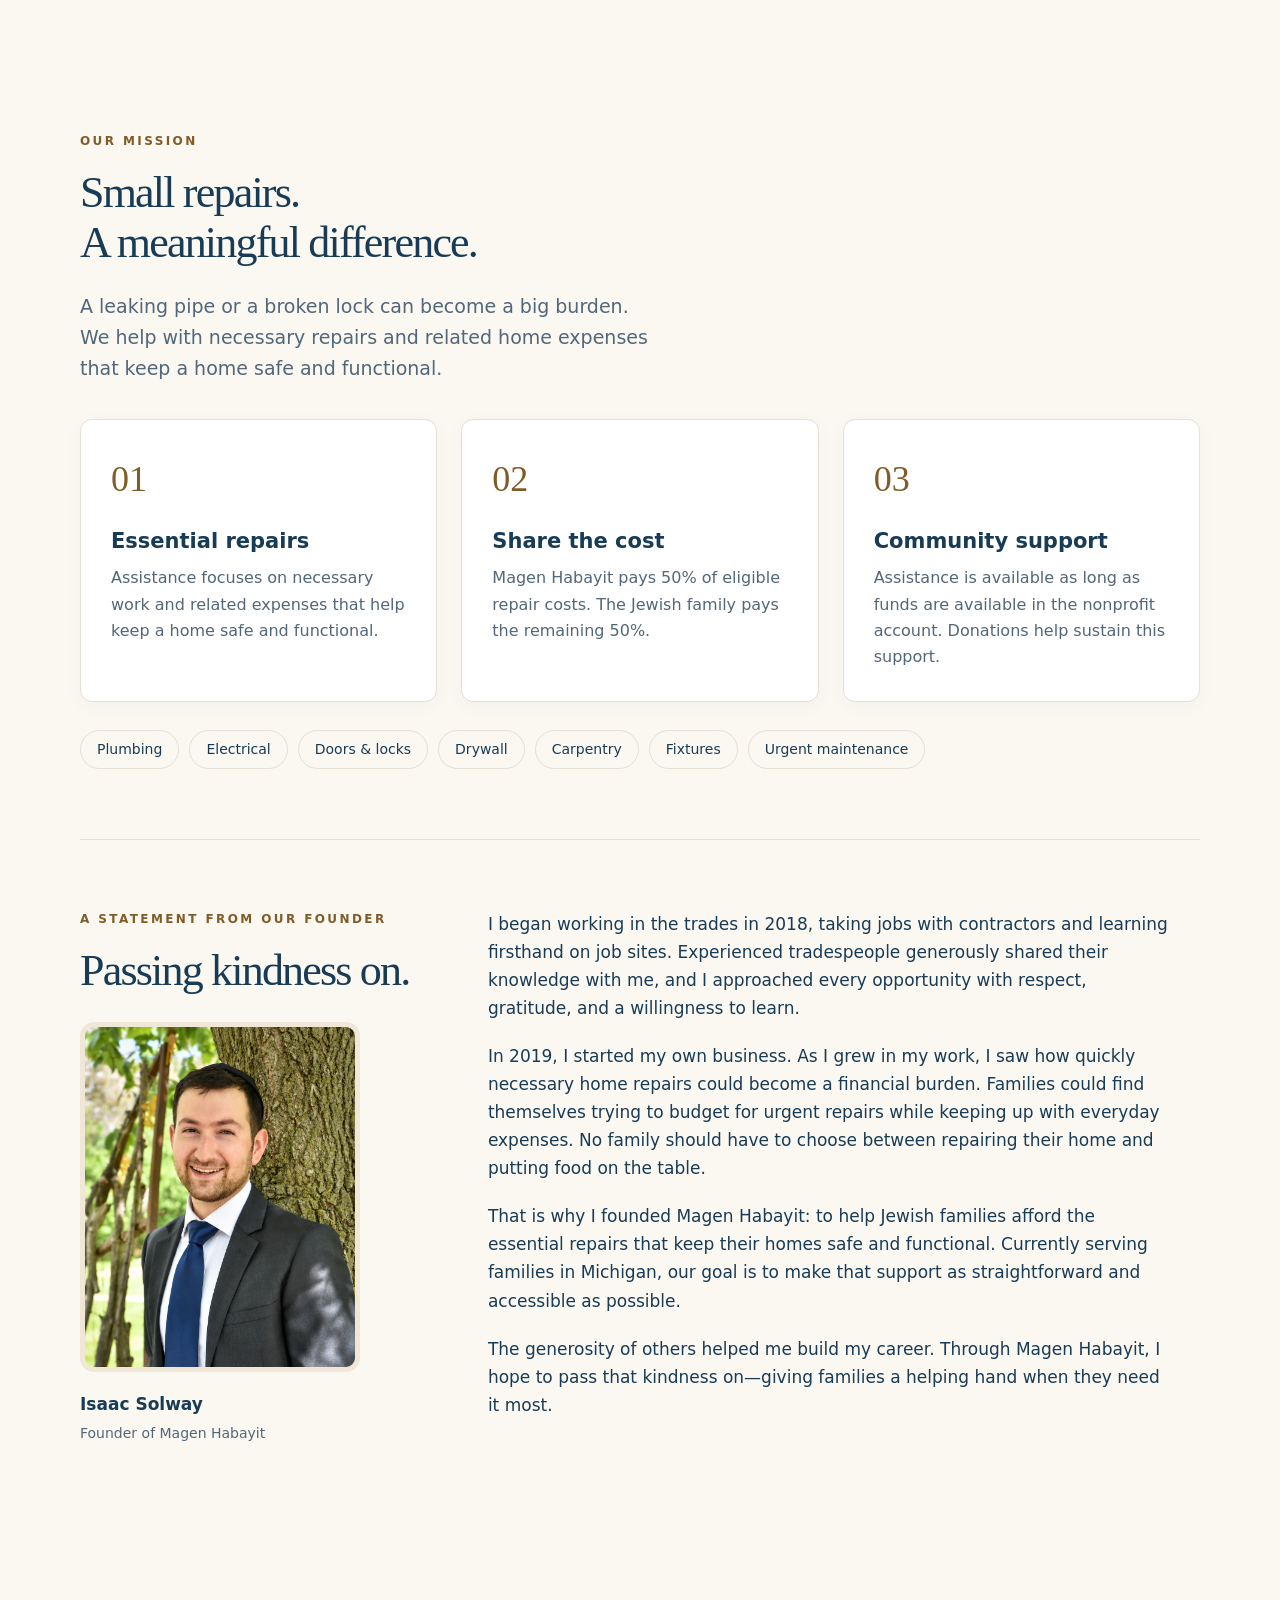
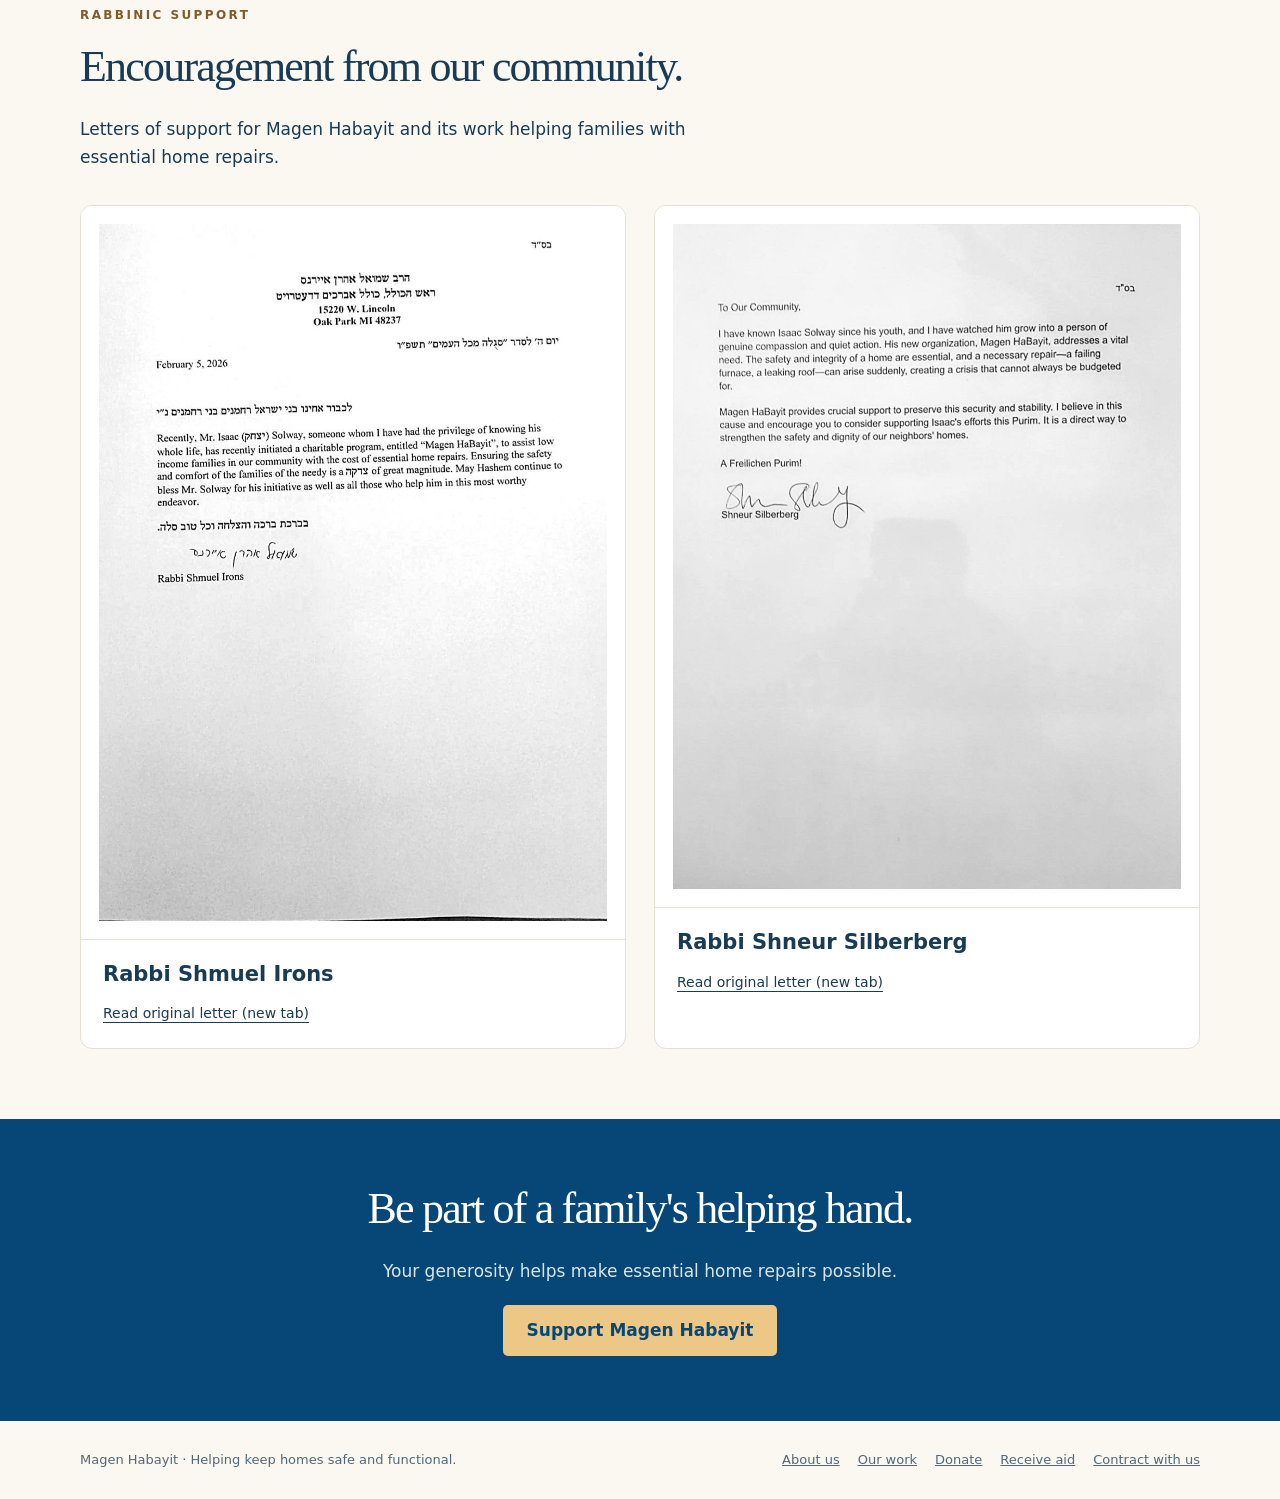
==== commit babcaa85: "Use icons for homepage carousel controls" ====
--- a/index.html
+++ b/index.html
@@ -51,9 +51,9 @@
     <a href="our-work.html">See all projects and testimonials</a>
   </div>
   <div class="project-carousel-controls" hidden>
-    <button type="button" data-rotation>Pause</button>
-    <button type="button" data-previous>Previous</button>
-    <button type="button" data-next>Next</button>
+    <button type="button" data-rotation aria-label="Pause slideshow"><span aria-hidden="true">⏸︎</span></button>
+    <button type="button" data-previous aria-label="Previous project"><span aria-hidden="true">←</span></button>
+    <button type="button" data-next aria-label="Next project"><span aria-hidden="true">→</span></button>
   </div>
   <div class="project-carousel-slides" aria-live="off">
     <figure class="repair-card project-slide">
--- a/styles.css
+++ b/styles.css
@@ -708,12 +708,15 @@
 }
 .project-carousel-controls button {
   font: inherit;
+  font-size: 20px;
+  line-height: 1;
   color: inherit;
   background: white;
   border: 1px solid currentColor;
   border-radius: 6px;
   min-height: 44px;
-  padding: 6px 14px;
+  min-width: 44px;
+  padding: 6px;
   cursor: pointer;
 }
 .project-slide img {
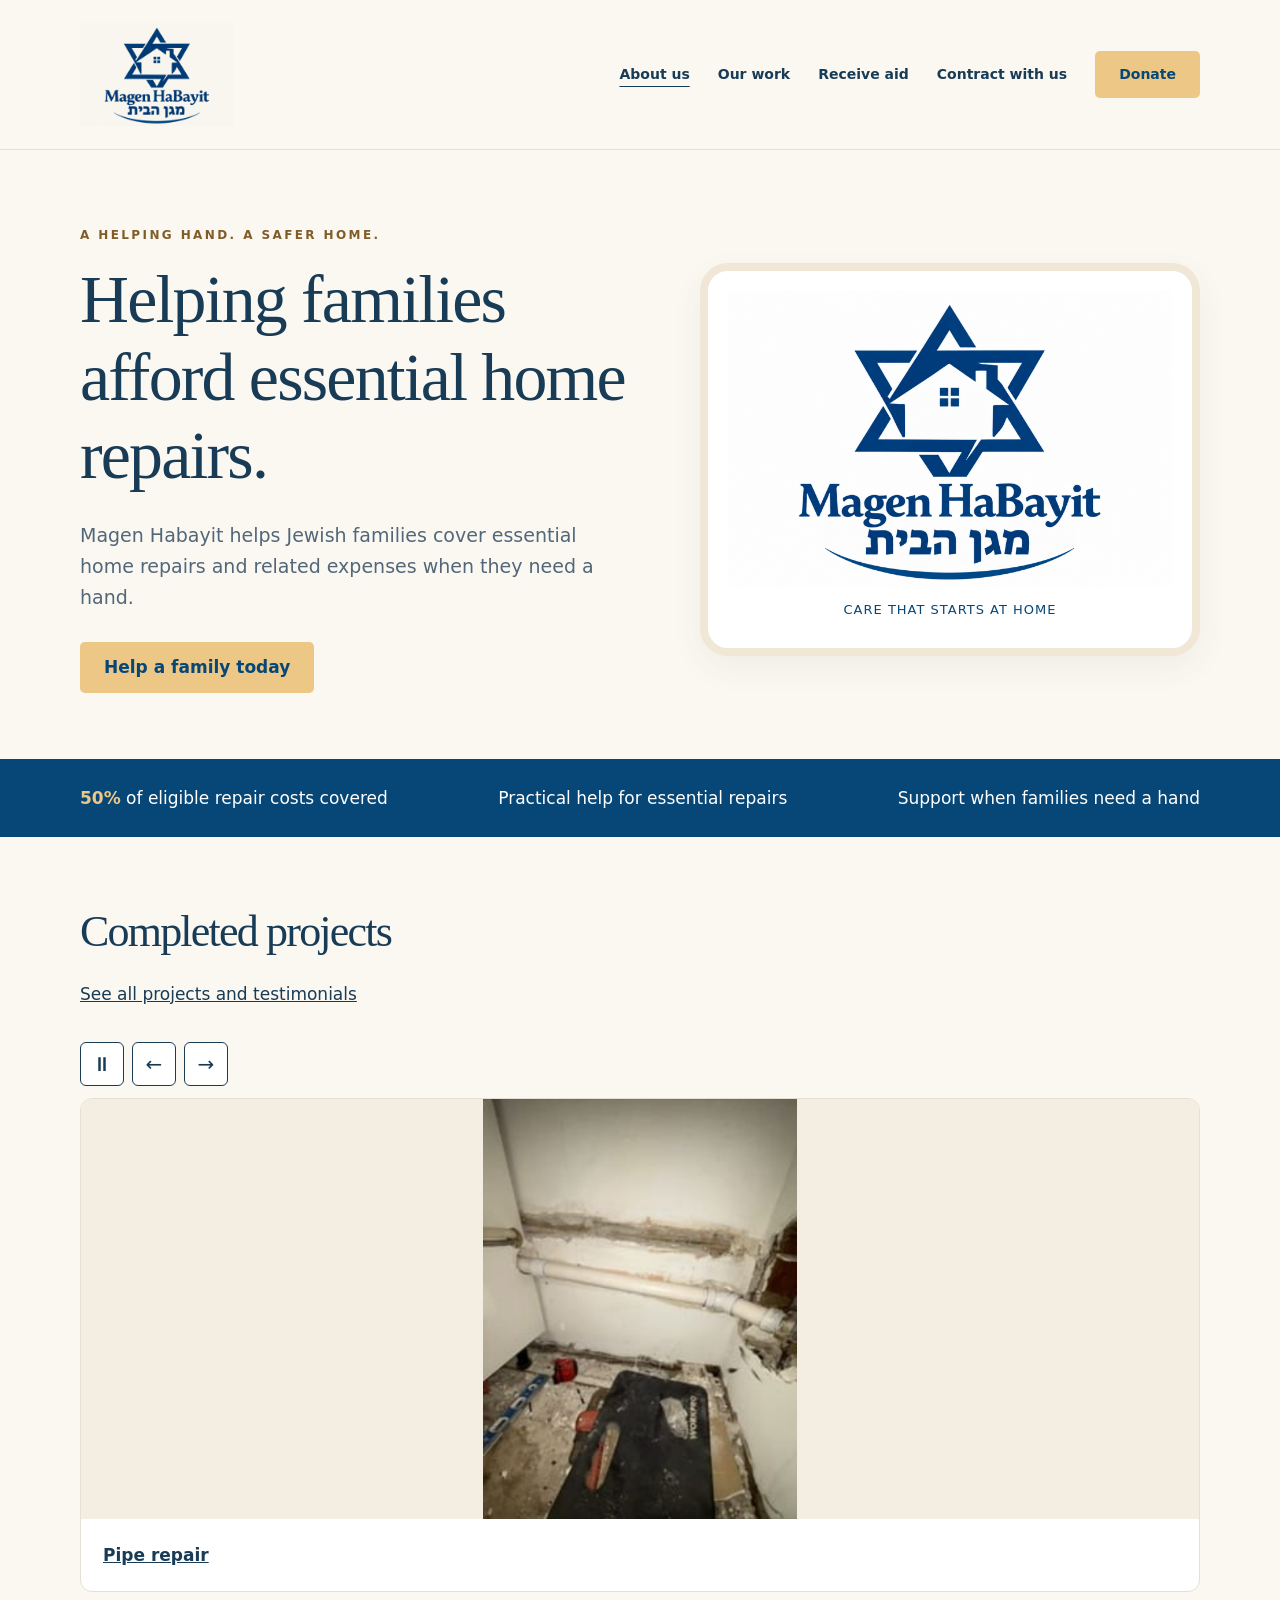
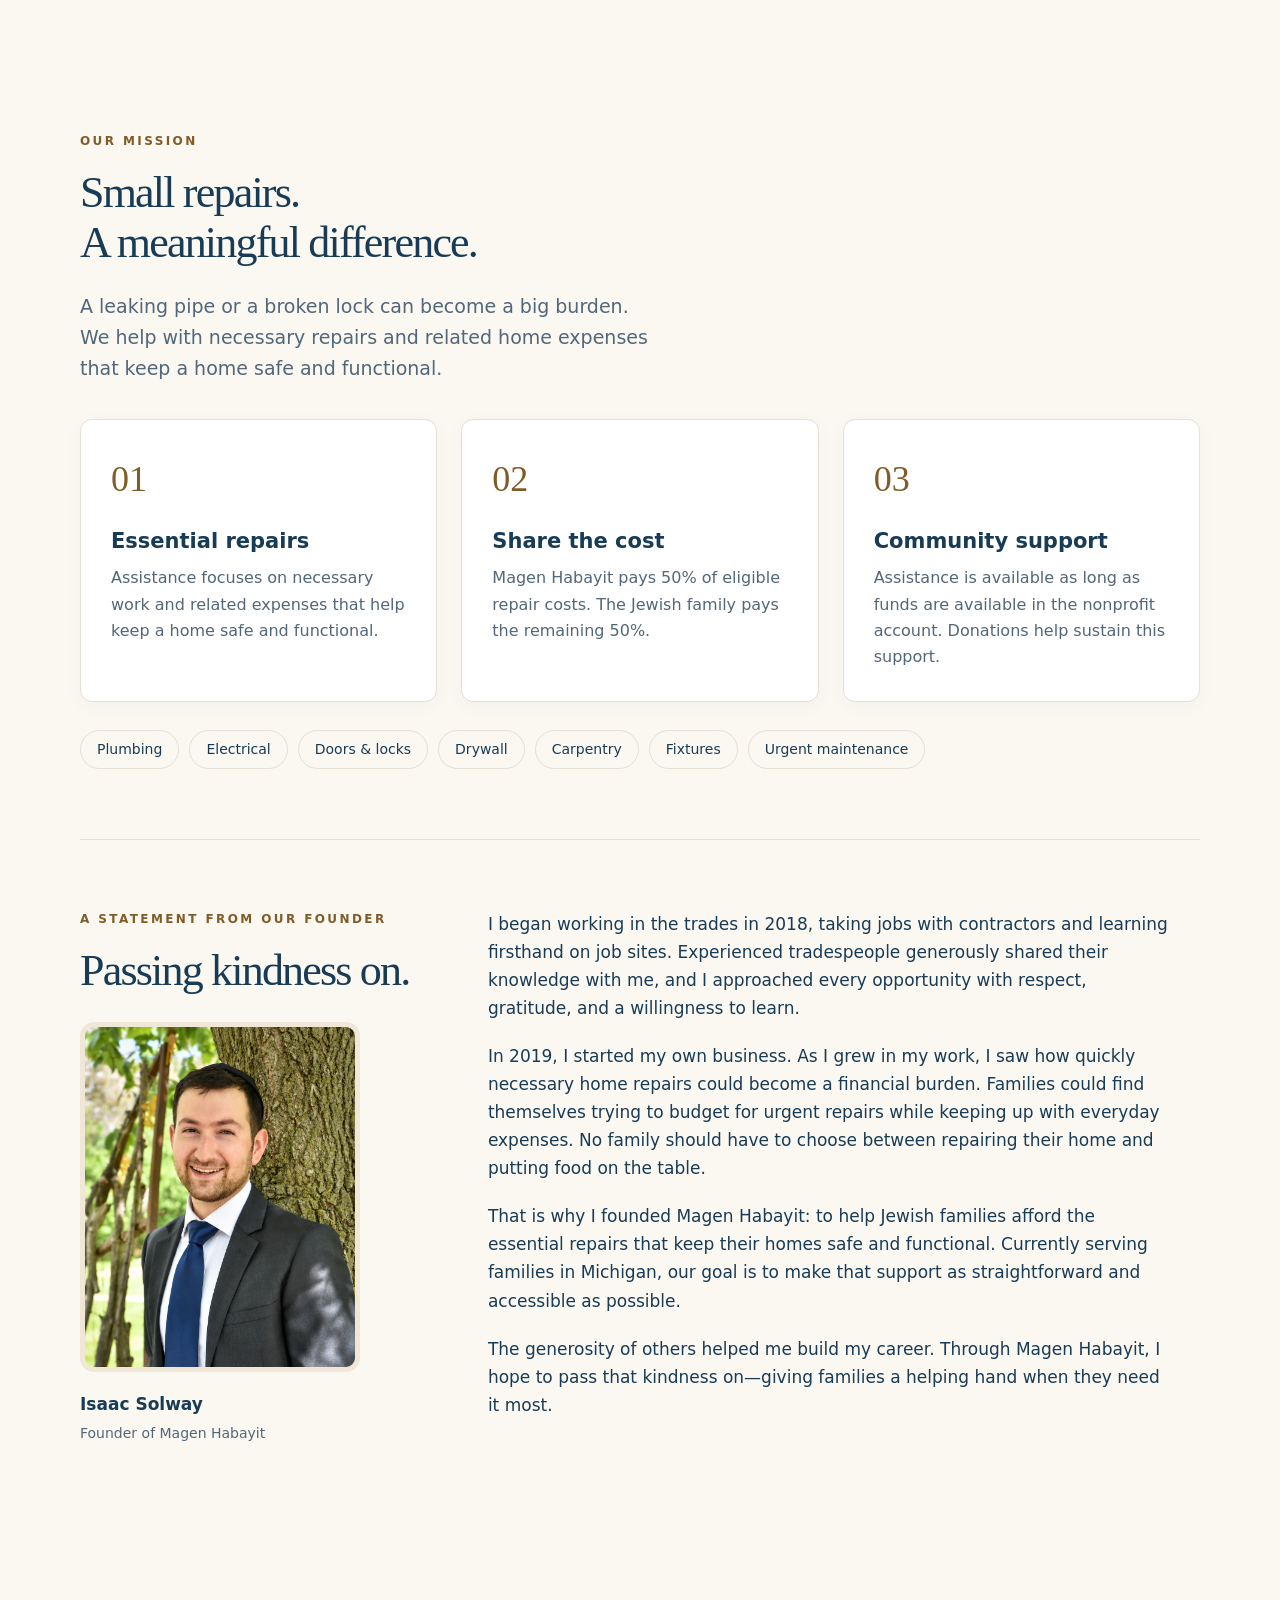
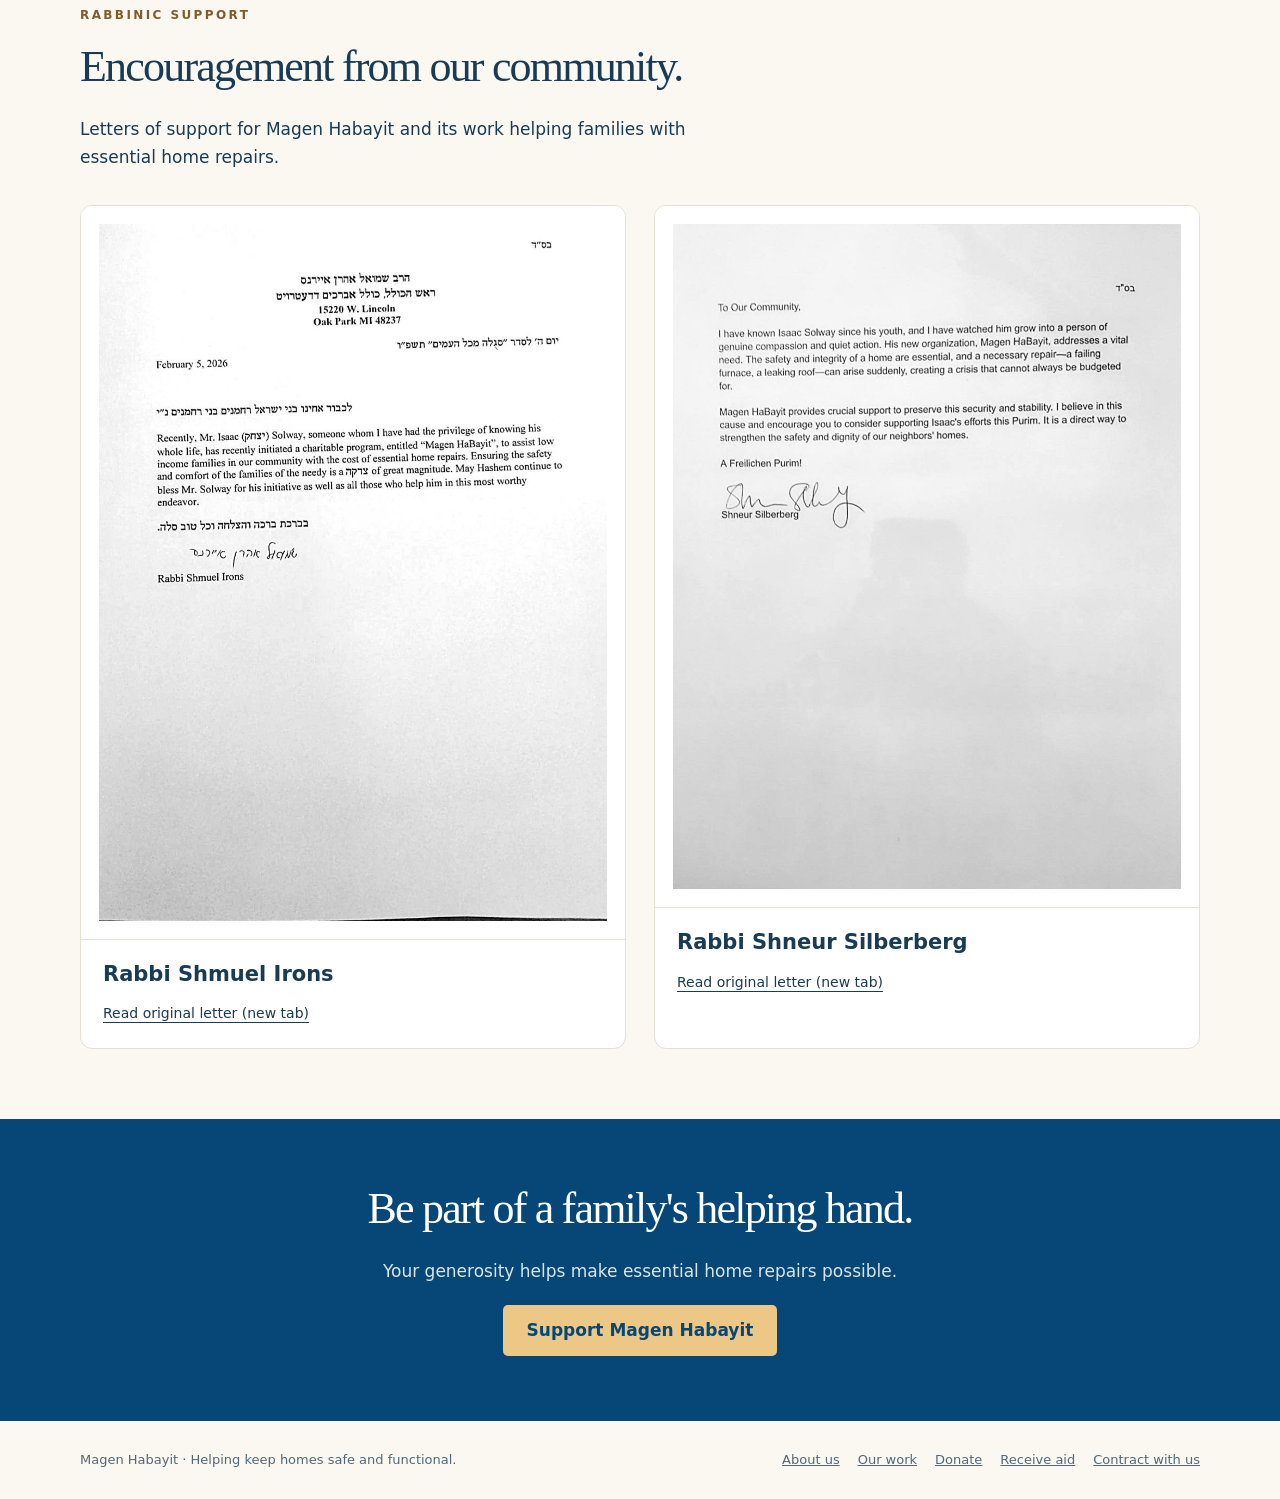
==== commit 21d2e502: "Serve cropped pipe repair photo at a fresh URL" ====
--- a/index.html
+++ b/index.html
@@ -61,7 +61,7 @@
       <figcaption><a href="our-work.html#bathroom-floor-title">A new bathroom floor</a></figcaption>
     </figure>
     <figure class="repair-card project-slide" hidden>
-      <img src="assets/pipe-repair-after.jpg" alt="New pipe and fittings installed in the open wall" width="1057" height="2048">
+      <img src="assets/pipe-repair-completed.jpg" alt="New pipe and fittings installed in the open wall" width="1057" height="1410">
       <figcaption><a href="our-work.html#pipe-repair-title">Pipe repair</a></figcaption>
     </figure>
     <figure class="repair-card project-slide" hidden>
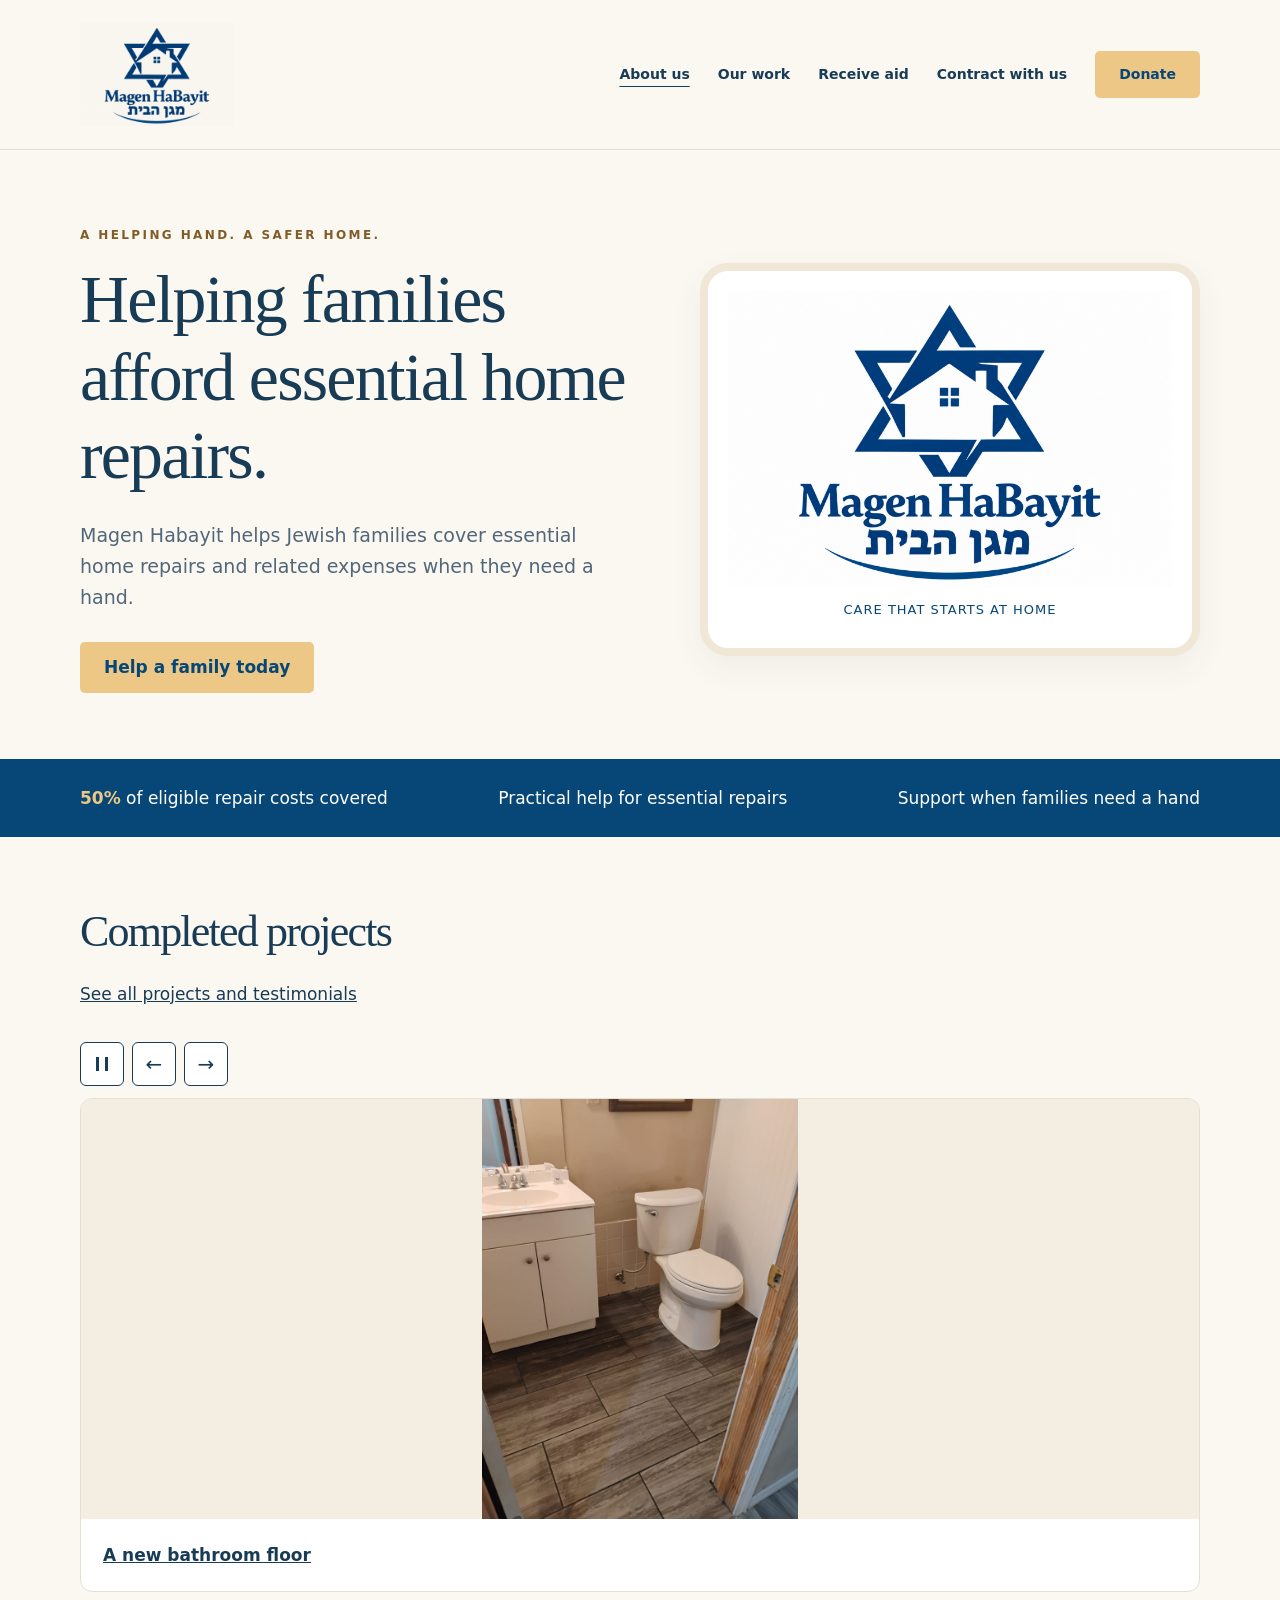
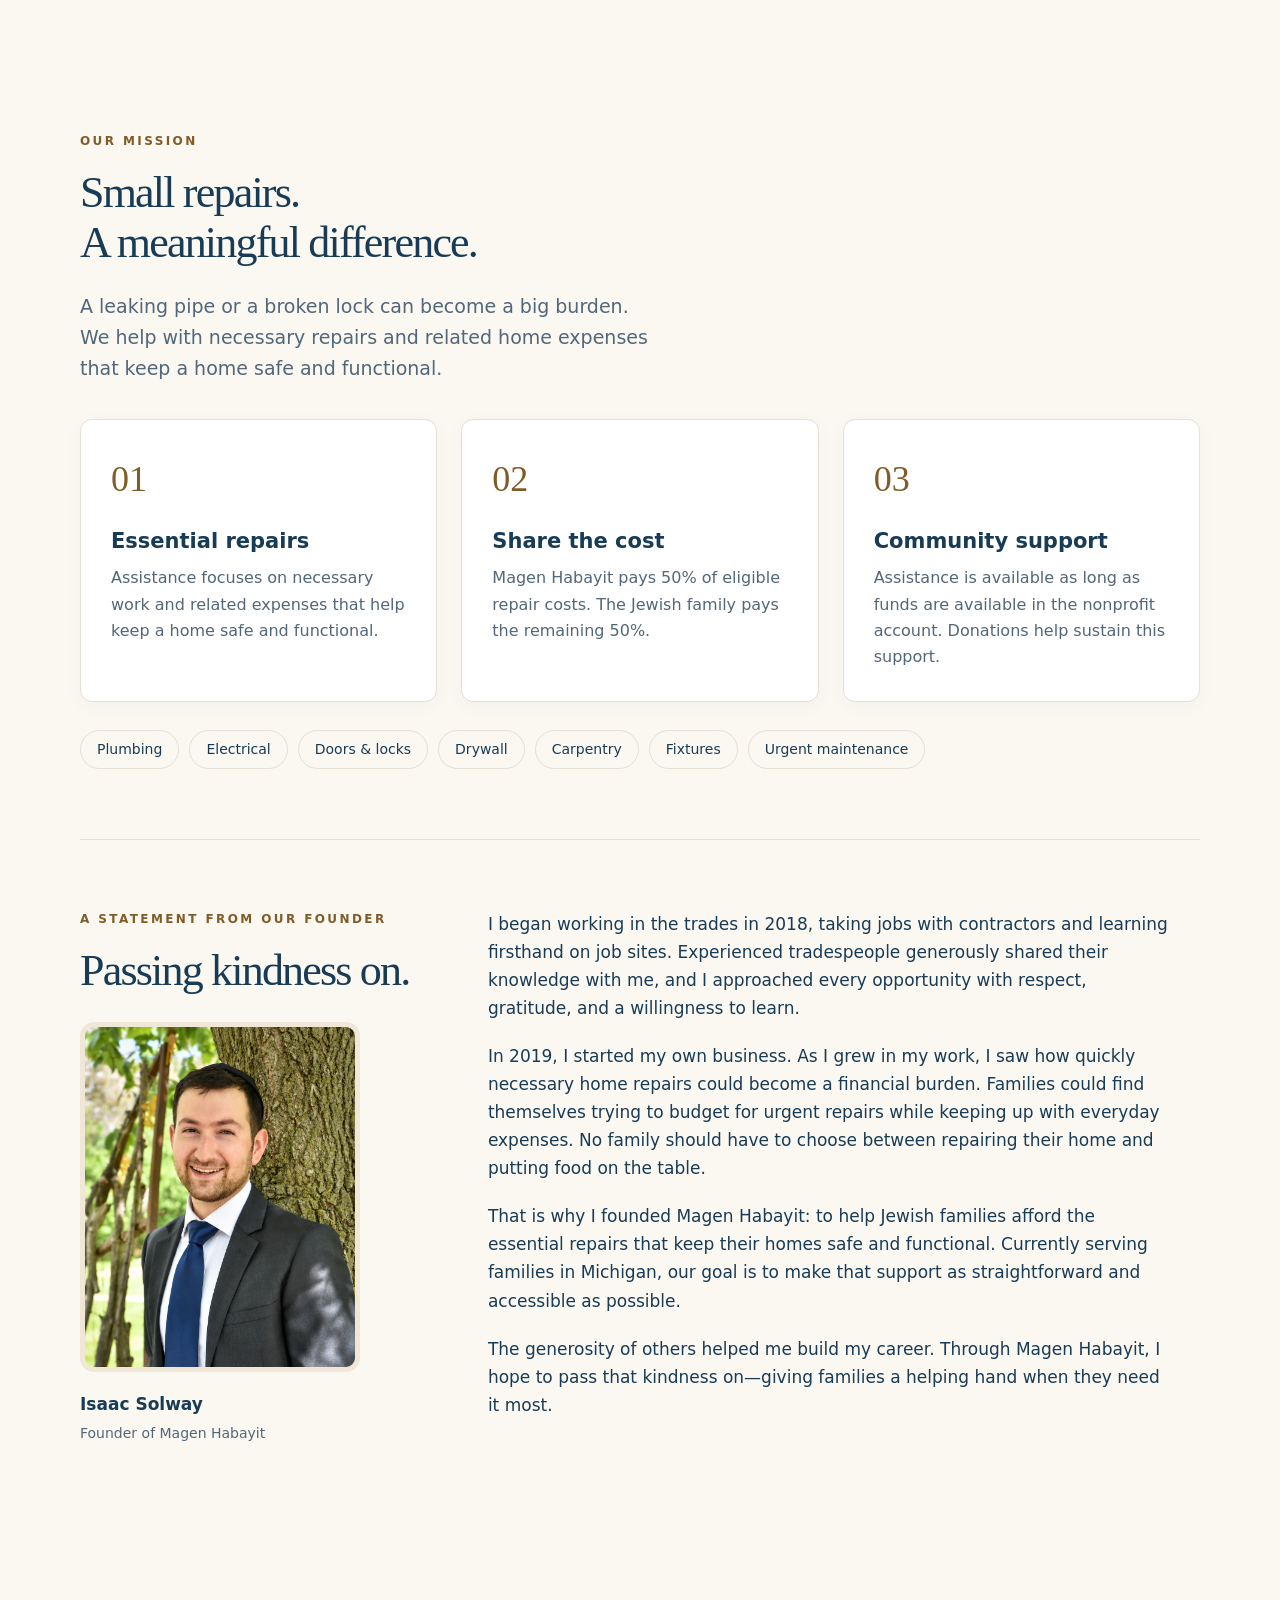
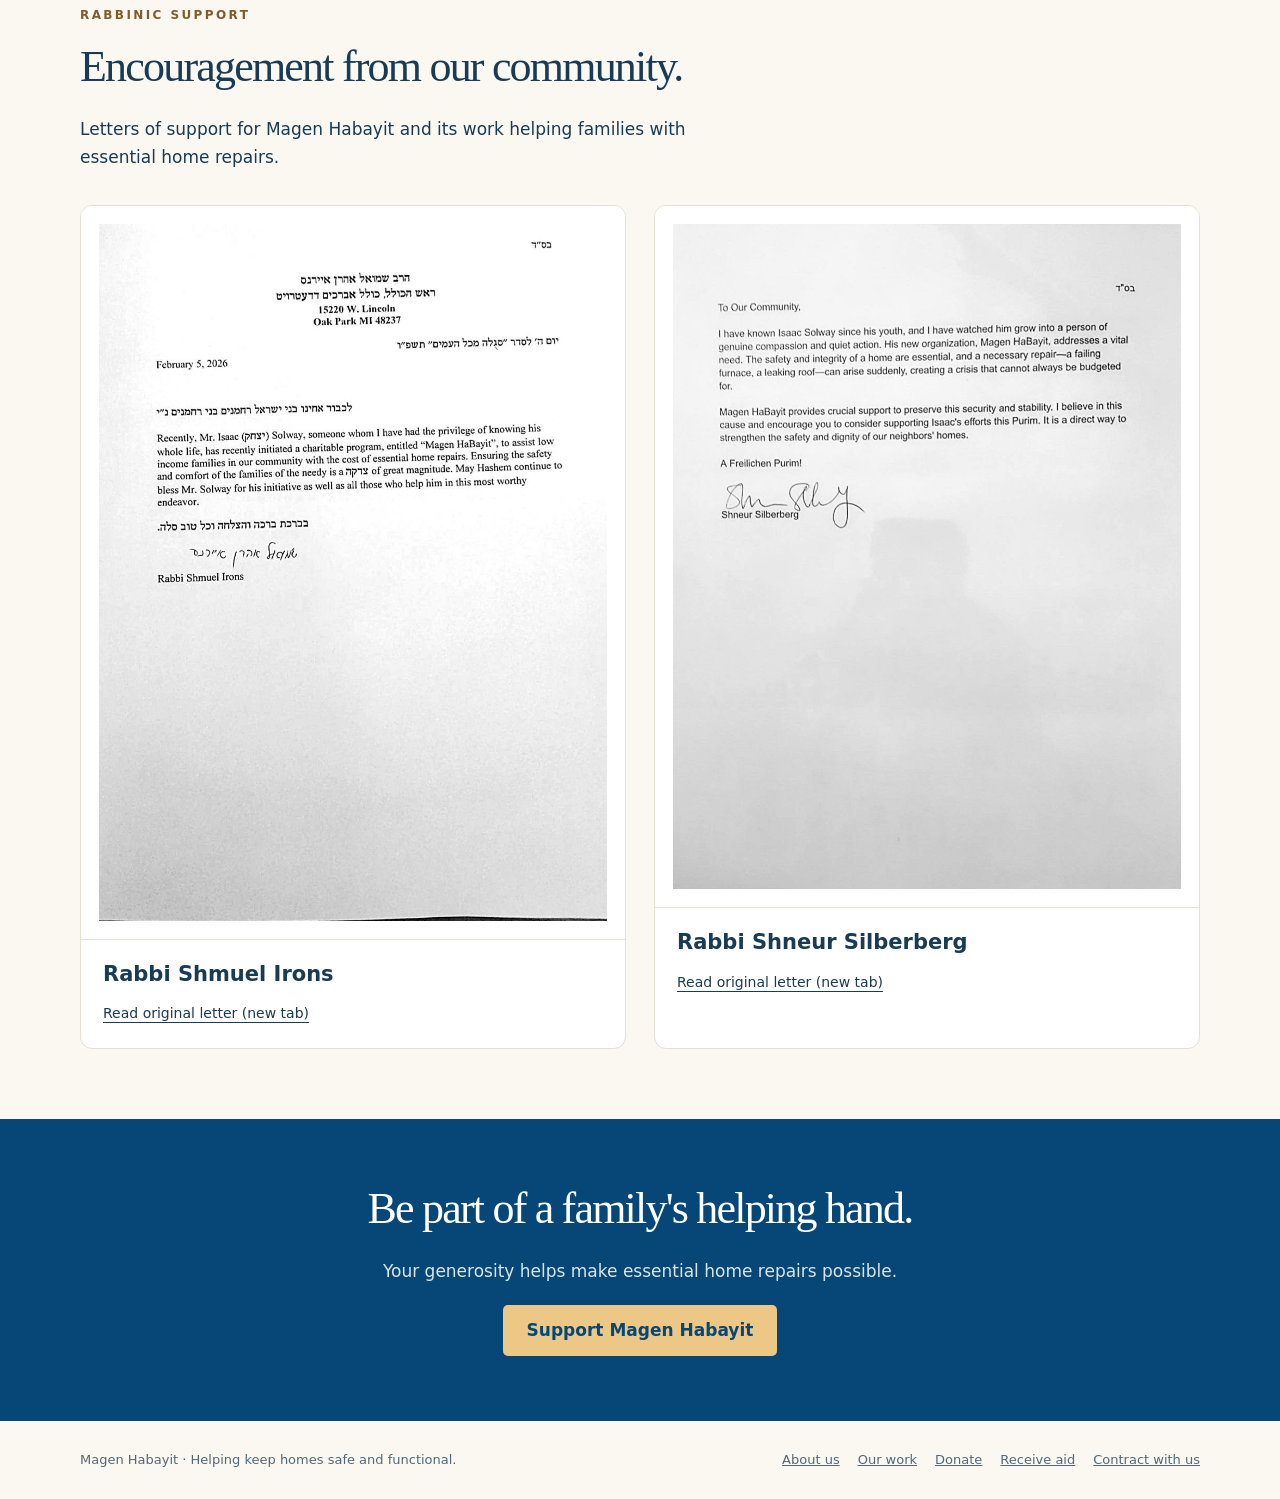
==== commit 2ee86111: "Draw plain carousel pause and play icons" ====
--- a/index.html
+++ b/index.html
@@ -51,7 +51,7 @@
     <a href="our-work.html">See all projects and testimonials</a>
   </div>
   <div class="project-carousel-controls" hidden>
-    <button type="button" data-rotation aria-label="Pause slideshow"><span aria-hidden="true">⏸︎</span></button>
+    <button type="button" data-rotation data-playing aria-label="Pause slideshow"><span class="rotation-icon" aria-hidden="true"></span></button>
     <button type="button" data-previous aria-label="Previous project"><span aria-hidden="true">←</span></button>
     <button type="button" data-next aria-label="Next project"><span aria-hidden="true">→</span></button>
   </div>
--- a/styles.css
+++ b/styles.css
@@ -719,6 +719,23 @@
   padding: 6px;
   cursor: pointer;
 }
+.project-carousel-controls [data-rotation] {
+  display: grid;
+  place-items: center;
+}
+.rotation-icon {
+  width: 0;
+  height: 0;
+  border-block: 7px solid transparent;
+  border-left: 11px solid currentColor;
+}
+[data-playing] .rotation-icon {
+  box-sizing: border-box;
+  width: 12px;
+  height: 14px;
+  border: 0;
+  border-inline: 3px solid currentColor;
+}
 .project-slide img {
   aspect-ratio: 4 / 3;
   max-height: 420px;
